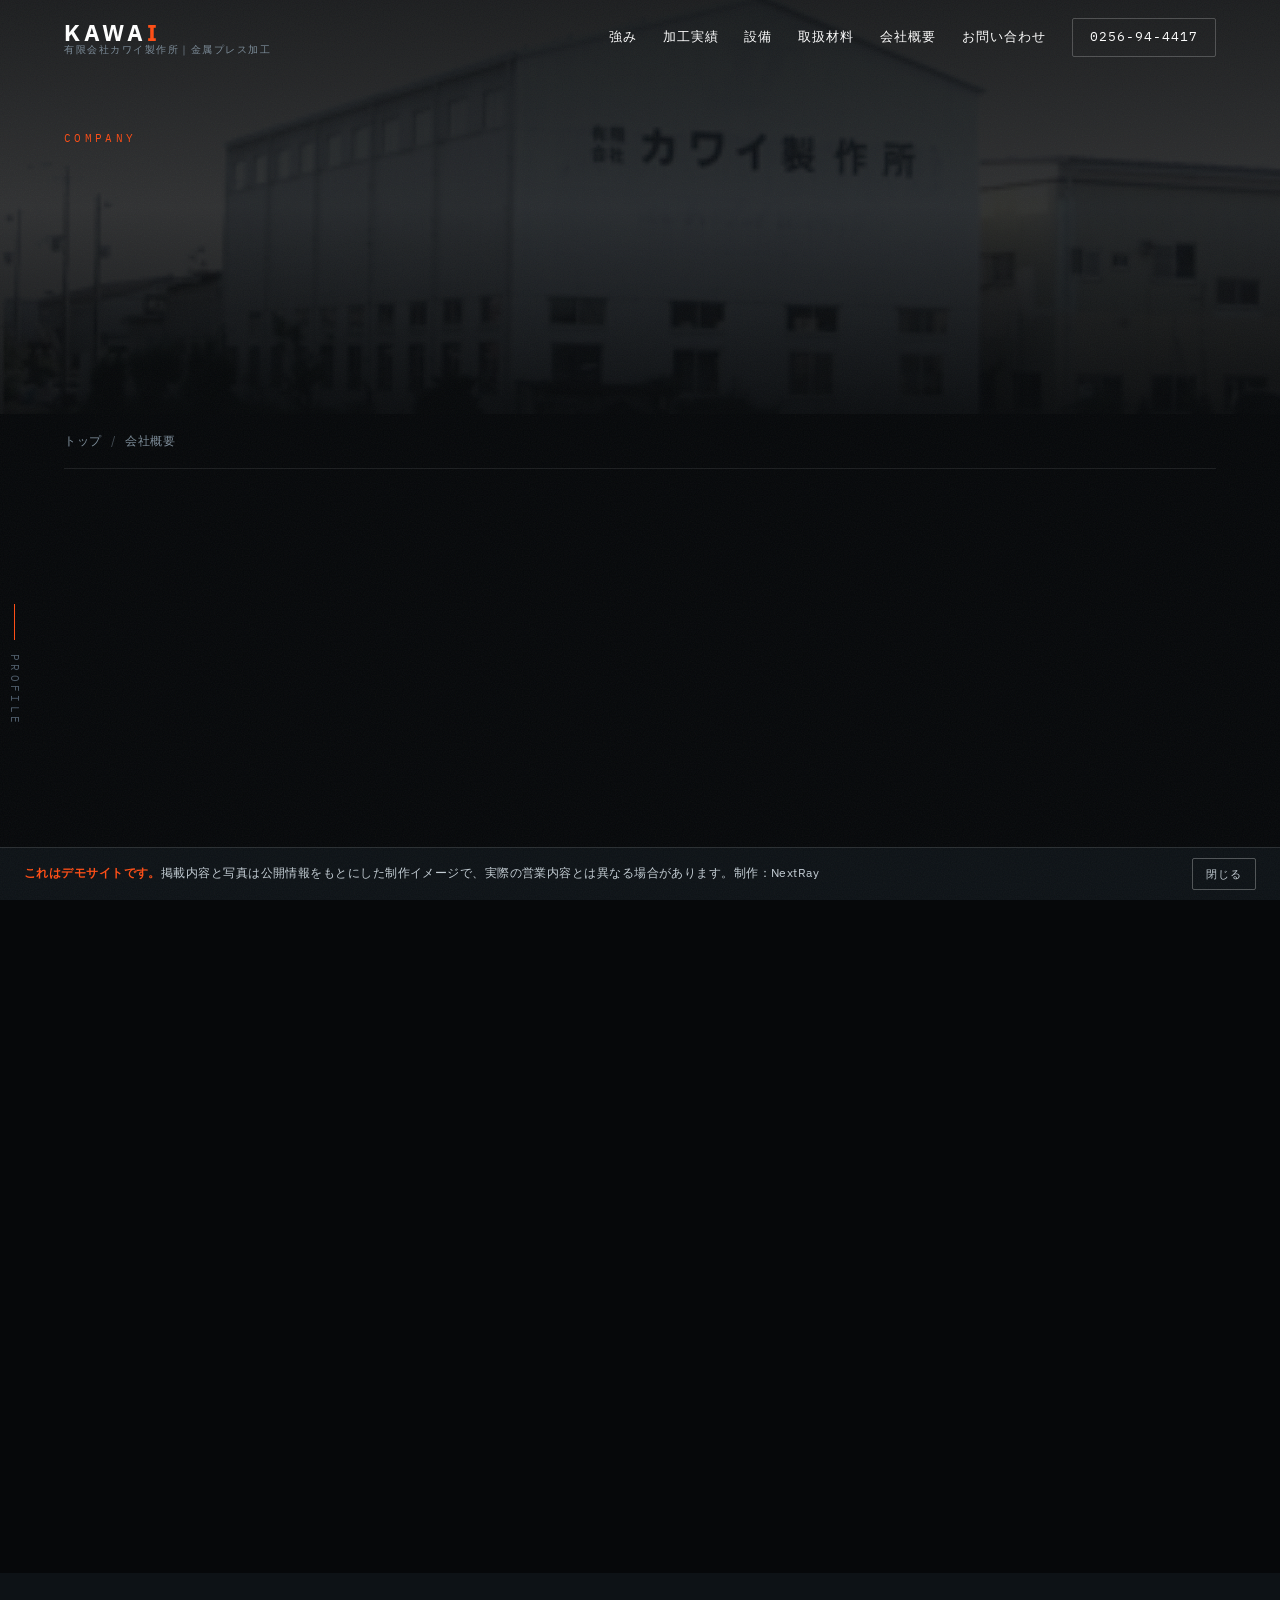
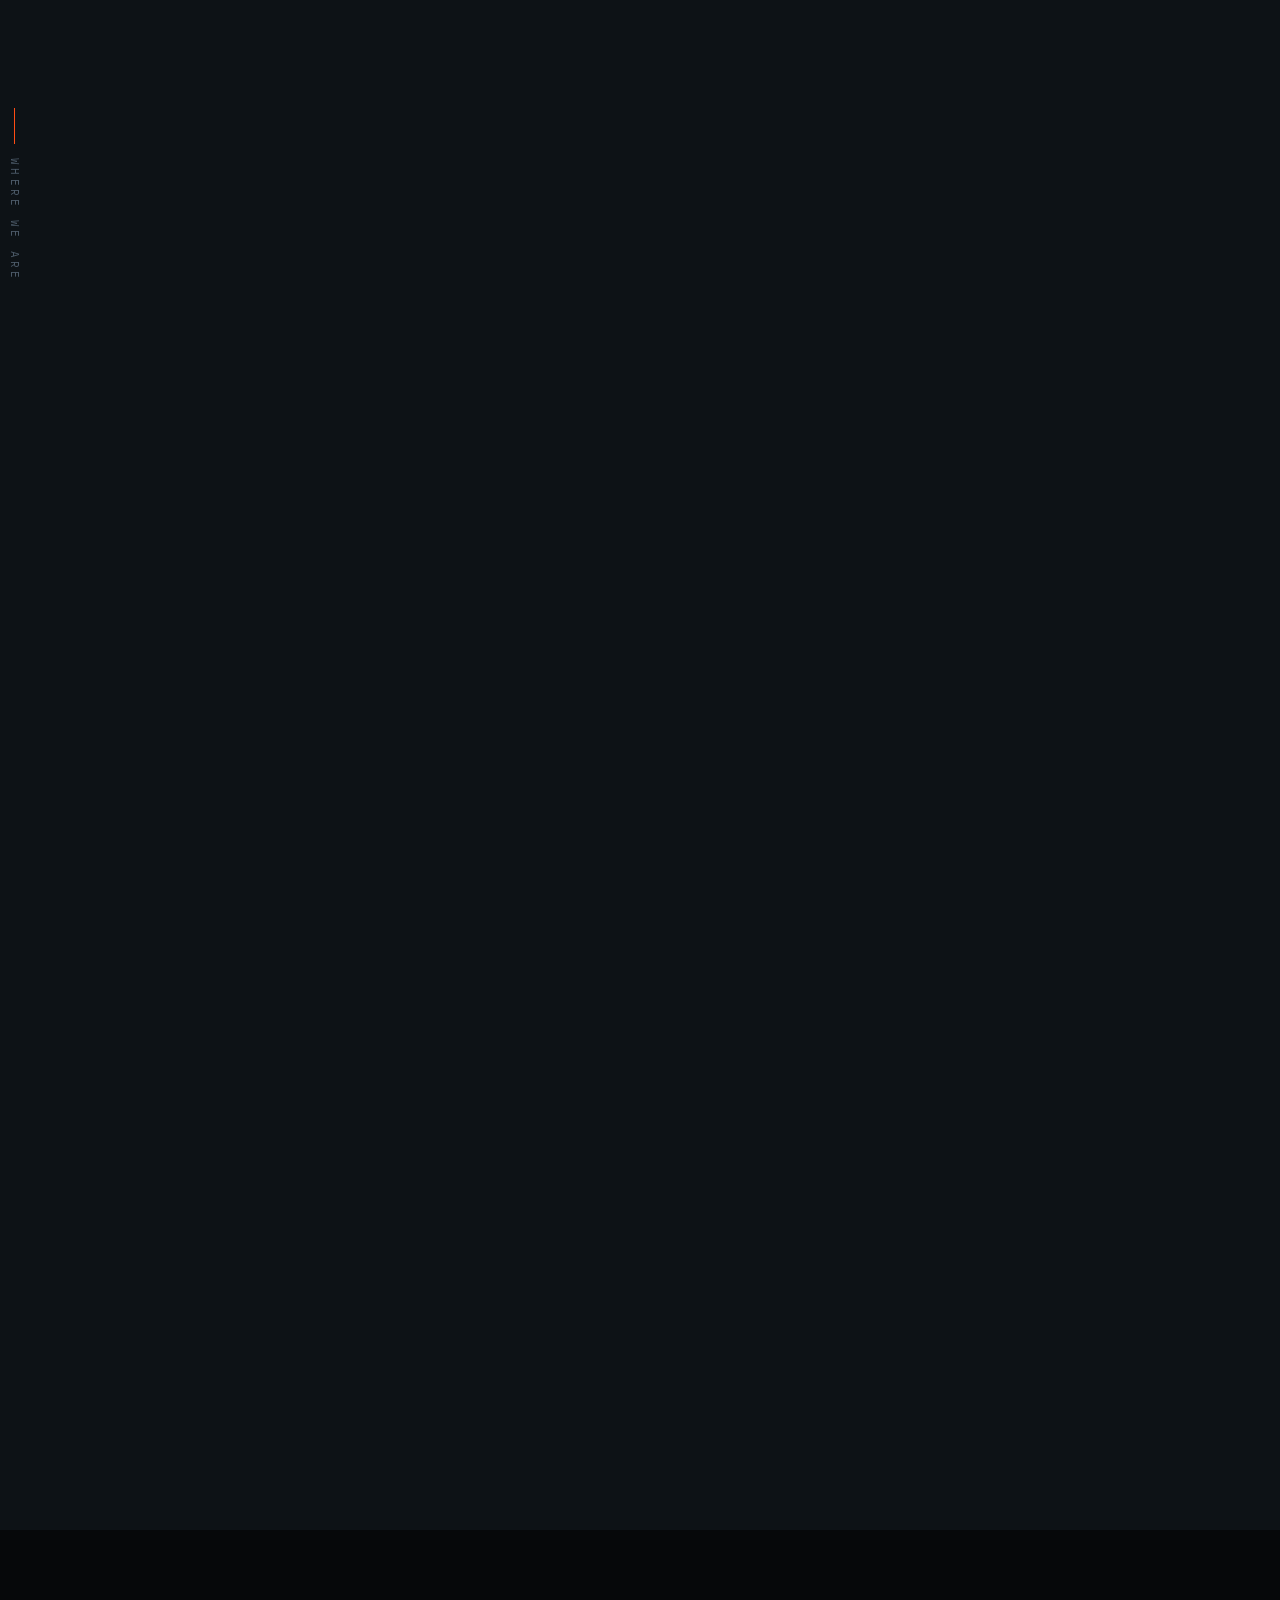
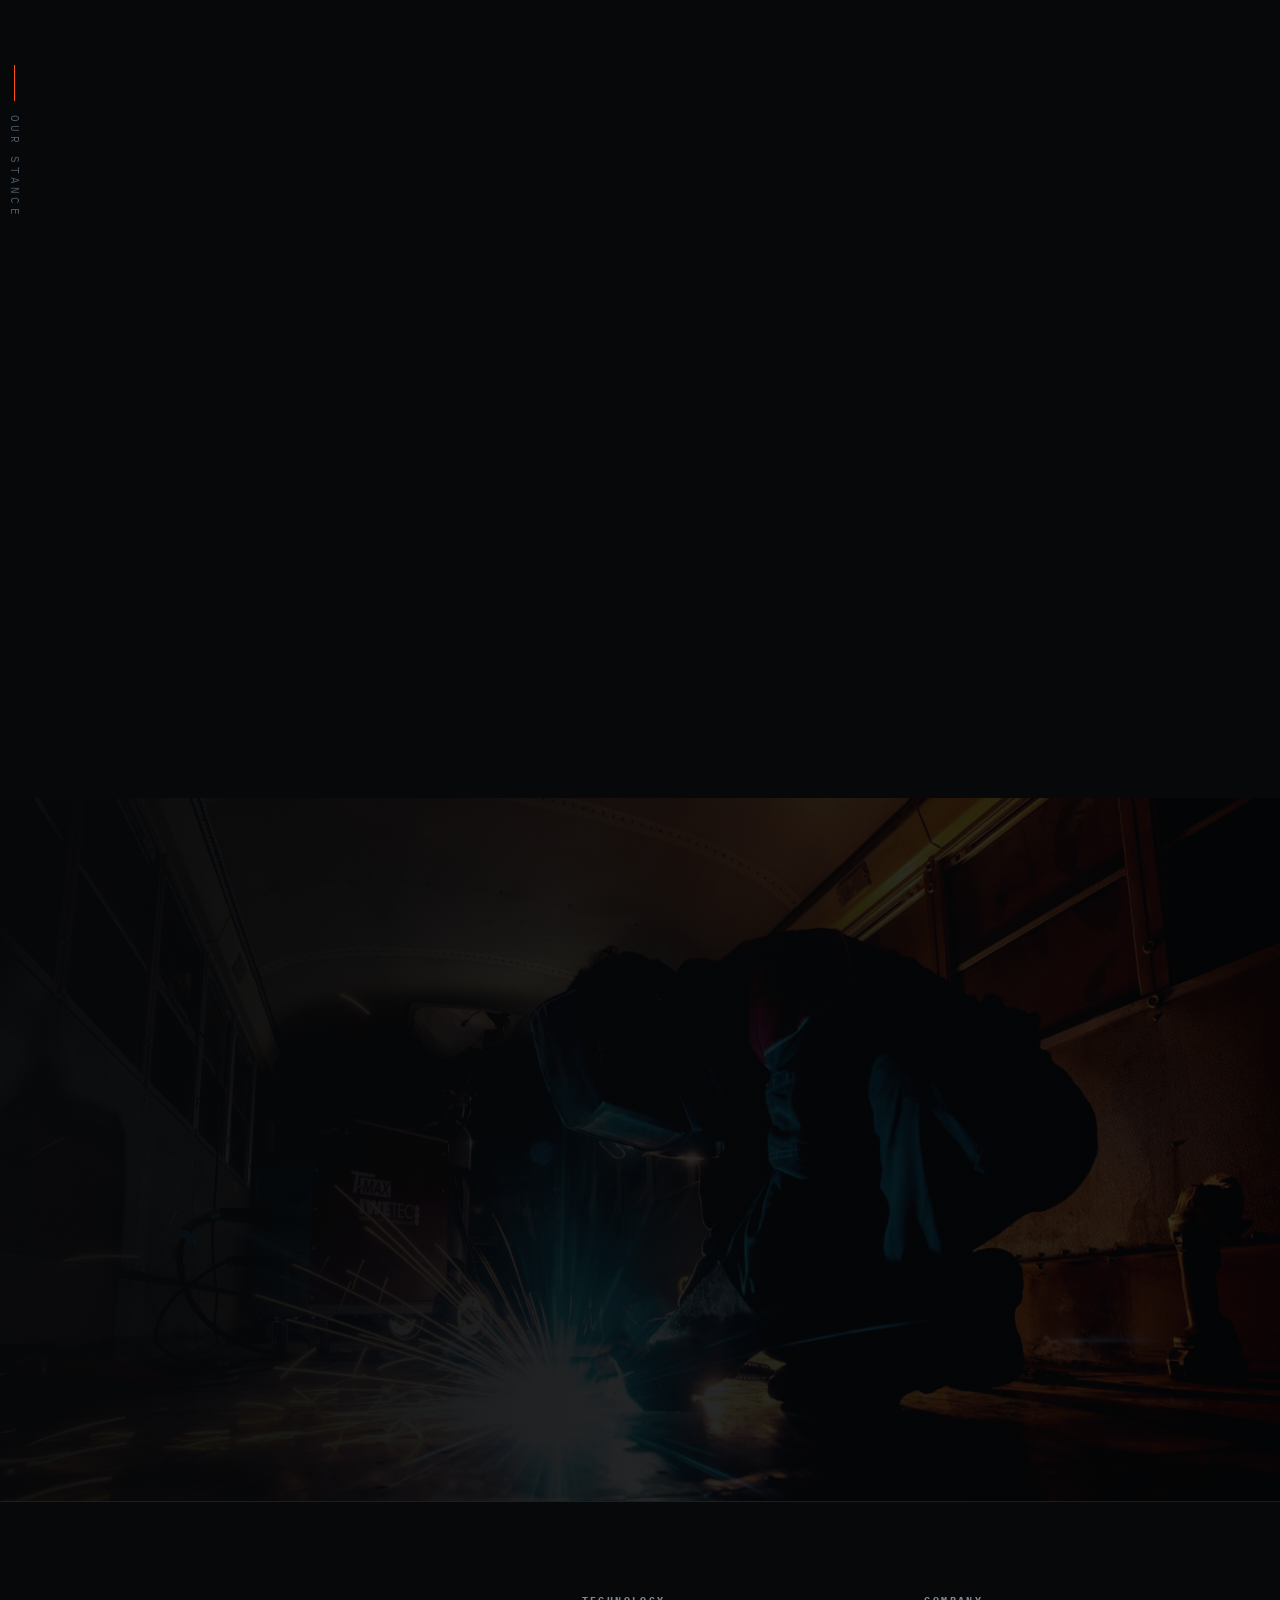
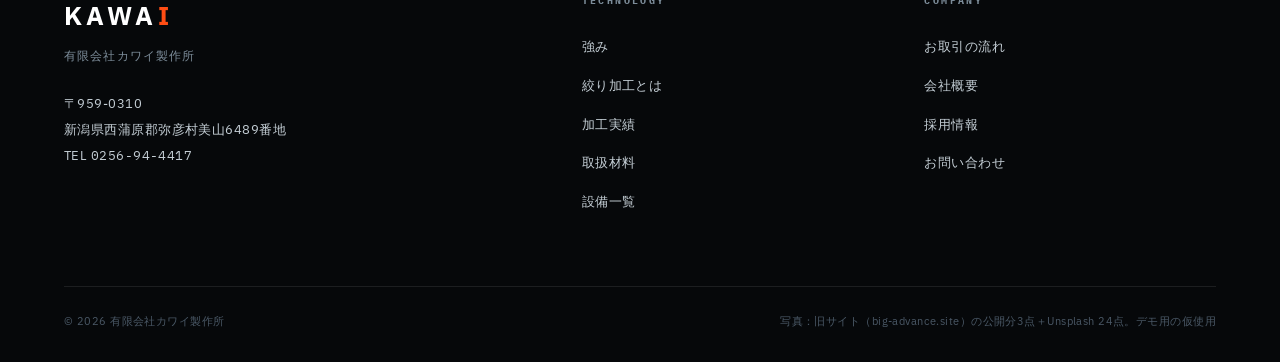
==== company.html @ a00d1c65 "カワイ製作所 デモサイト（10ページ） 薄物ステンレス絞り加工の提案用デモ。旧サイト（ビッグアドバンス内5ページ）の リニューアル提案として制作。静的HTML＋CSS＋素のJS、外部ライブラリ0件。 " ====
<!DOCTYPE html>
<html lang="ja">
<head>
<meta charset="UTF-8">
<meta name="viewport" content="width=device-width, initial-scale=1">
<title>会社概要｜有限会社カワイ製作所｜新潟県弥彦村</title>
<meta name="description" content="有限会社カワイ製作所の会社概要。1972年設立、社員11名。新潟県西蒲原郡弥彦村美山6489番地。">
<link rel="canonical" href="https://nextrayjp.github.io/kawai-demo/company.html">
<meta name="robots" content="noindex, nofollow">
<meta property="og:type" content="website">
<meta property="og:title" content="会社概要｜有限会社カワイ製作所｜新潟県弥彦村">
<meta property="og:description" content="有限会社カワイ製作所の会社概要。1972年設立、社員11名。新潟県西蒲原郡弥彦村美山6489番地。">
<meta property="og:image" content="https://nextrayjp.github.io/kawai-demo/images/koujou-gaikan.png">
<meta property="og:site_name" content="有限会社カワイ製作所">
<meta name="twitter:card" content="summary_large_image">
<meta name="theme-color" content="#06080A">
<link rel="icon" href="data:image/svg+xml,%3Csvg xmlns='http://www.w3.org/2000/svg' viewBox='0 0 100 100'%3E%3Crect width='100' height='100' fill='%2306080A'/%3E%3Ccircle cx='50' cy='50' r='27' fill='none' stroke='%23FF4D14' stroke-width='9'/%3E%3Cpath d='M50 12v18M50 70v18' stroke='%23F1F3F4' stroke-width='9'/%3E%3C/svg%3E">
<link rel="preconnect" href="https://fonts.googleapis.com">
<link rel="preconnect" href="https://fonts.gstatic.com" crossorigin>
<!-- 欧文だけ。IBM Plex は数字が揃う。和文Webフォントは数MBあるので読み込まない -->
<link href="https://fonts.googleapis.com/css2?family=IBM+Plex+Mono:wght@400;500;600&family=IBM+Plex+Sans:wght@400;500;600;700&display=swap" rel="stylesheet">
<link rel="stylesheet" href="assets/site.css?v=20260903c">
</head>
<body>
<header class="hd" id="hd">
  <a href="index.html" class="hd-logo">
    <b>KAWA<i>I</i></b>
    <span>有限会社カワイ製作所｜金属プレス加工</span>
  </a>
  <nav class="hd-nav" id="nav" aria-label="メインメニュー">
    <a href="strength.html">強み</a><a href="products.html">加工実績</a><a href="equipment.html">設備</a><a href="materials.html">取扱材料</a><a href="company.html" aria-current="page">会社概要</a><a href="contact.html">お問い合わせ</a>
    <a class="hd-tel" href="tel:0256944417">0256-94-4417</a>
  </nav>
  <button class="burger" id="burger" type="button" aria-label="メニューを開く" aria-expanded="false" aria-controls="nav"><i></i><i></i><i></i></button>
</header>
<main>
<section class="ph">
  <div class="ph-bg"><img src="images/koujou-gaikan.png" alt="" fetchpriority="high"></div>
  <div class="ph-in">
    <div class="wrap">
      <span class="ph-en">Company</span>
      <h1 class="t-l rv">1972年から、弥彦で。</h1>
      <p class="t-s rv rv-1" style="max-width:52ch;margin-top:20px">社員11名。弥彦山を背にした美山の工場で、材料が入り、絞られ、出ていきます。大きくはありません。そのぶん、電話から現場までが短い。</p>
    </div>
  </div>
</section>
<div class="wrap"><nav class="crumb" aria-label="パンくず"><a href="index.html">トップ</a><span>/</span>会社概要</nav></div>
<section class="sec"><div class="wrap rel"><span class="side">Profile</span><h2 class="t-l rv">会社概要。</h2><table class="tbl rv" style="margin-top:clamp(30px,4vw,46px)"><tbody><tr><th>会社名</th><td>有限会社カワイ製作所</td></tr><tr><th>所在地</th><td>〒959-0310<br>新潟県西蒲原郡弥彦村美山6489番地</td></tr><tr><th>電話</th><td><a href="tel:0256944417" class="mono" style="color:var(--fire)">0256-94-4417</a></td></tr><tr><th>設立</th><td>1972年1月4日</td></tr><tr><th>社員数</th><td>11名</td></tr><tr><th>事業内容</th><td>金属プレス加工（薄物ステンレス絞り加工）<br>製造業・金属製品製造業</td></tr><tr><th>取扱材料</th><td>ステンレス／アルミ／真鍮／黄銅／りん青銅／チタン</td></tr><tr><th>主要設備</th><td>プレス機23台（25t〜200t）ほか、合計35台　<a href="equipment.html" style="color:var(--fire)">設備一覧</a></td></tr></tbody></table><div style="margin-top:clamp(36px,4vw,56px)"><div class="note rv"><b>⚠️ 制作前に確認すること：</b>代表者名・資本金・営業時間・定休日・取引銀行・主要取引先・許認可や認証（ISOなど）は<b>公開情報に無いので書いていません</b>。会社概要は取引先が最初に見る欄なので、本番では埋めることを勧めます。</div></div></div></section><section class="sec sec--ink"><div class="wrap rel"><span class="side">Where we are</span><h2 class="t-l rv">弥彦村美山。<br>田んぼの中の工場です。</h2><p class="t-s rv rv-1" style="margin-top:24px;max-width:52ch">越後平野の西のはし、弥彦山のふもと。新潟市の中心から車でおよそ40分の場所にあります。</p><div class="rv" style="display:grid;grid-template-columns:1fr 1fr;gap:clamp(8px,1vw,14px);margin-top:clamp(34px,4vw,52px)"><div class="pic pic--43"><img src="images/koujou-gaikan.png" alt="工場の外観" loading="lazy"></div><div class="pic pic--43"><img src="images/field-01.jpg" alt="弥彦周辺の田園" loading="lazy"></div></div><div class="rv" style="margin-top:clamp(20px,2vw,28px);aspect-ratio:16/7;background:var(--ink-2)"><iframe src="https://www.google.com/maps?q=%E6%96%B0%E6%BD%9F%E7%9C%8C%E8%A5%BF%E8%92%B2%E5%8E%9F%E9%83%A1%E5%BC%A5%E5%BD%A6%E6%9D%91%E7%BE%8E%E5%B1%B16489&output=embed" width="100%" height="100%" style="border:0;display:block;filter:grayscale(.3) invert(.92) hue-rotate(180deg)" loading="lazy" title="有限会社カワイ製作所の所在地" referrerpolicy="no-referrer-when-downgrade"></iframe></div><p class="t-xs rv" style="margin-top:16px">※ 地図は住所から表示しています。<b>お越しの際は事前にお電話ください。</b></p></div></section><section class="sec"><div class="wrap rel"><span class="side">Our stance</span><div class="two two--r">
  <div class="pic pic--43 rv"><img src="images/worker-01.jpg" alt="作業の様子" loading="lazy"></div>
  <div>
    <h2 class="t-l rv">確かな技術と品質で、<br>お客様の信頼に<br>応えます。</h2>
    <p class="t-s rv rv-1" style="margin-top:26px">1972年の設立から五十四年。特別なことをしてきたわけではありません。頼まれた形を、頼まれた寸法で、頼まれた日までに出す。それを続けてきただけです。</p>
    <p class="t-s rv rv-1" style="margin-top:18px">薄物ステンレスの絞りという、手間のかかる仕事が残っているのは、続けてきた工場が少ないからでもあります。<b class="fire">できる工場が減っているなら、こちらは受け皿でいたい。</b>そう思って設備を足してきました。</p>
    <div class="rv rv-2" style="display:flex;flex-wrap:wrap;gap:14px;margin-top:32px"><a class="btn btn--line" href="recruit.html">採用情報 <svg viewBox="0 0 16 16" fill="none" stroke="currentColor" stroke-width="1.6" aria-hidden="true"><path d="M2 8h12M9 3l5 5-5 5"/></svg></a> <a class="btn btn--line" href="contact.html">お問い合わせ <svg viewBox="0 0 16 16" fill="none" stroke="currentColor" stroke-width="1.6" aria-hidden="true"><path d="M2 8h12M9 3l5 5-5 5"/></svg></a></div>
  </div>
</div></div></section><section class="call">
  <div class="call-bg"><img src="images/sparks-03.jpg" alt="" loading="lazy"></div>
  <div class="call-in wrap">
    <h2 class="t-l rv">図面が1枚あれば、話が早い。<br>まずは電話でも構いません。</h2>
    <p class="t-s rv rv-1" style="max-width:52ch;margin-top:22px">できる・できないの見当は、その場で付きます。板厚、材質、数量、いつ要るか。この4つが分かれば、あとはこちらで組み立てます。</p>
    <div class="call-row rv rv-2">
      <a class="call-tel" href="tel:0256944417"><b>0256-94-4417</b><span>TEL</span></a>
      <a class="btn " href="contact.html">お問い合わせフォーム <svg viewBox="0 0 16 16" fill="none" stroke="currentColor" stroke-width="1.6" aria-hidden="true"><path d="M2 8h12M9 3l5 5-5 5"/></svg></a>
    </div>
  </div>
</section>
</main>
<footer class="ft">
  <div class="wrap">
    <div class="ft-top">
      <div class="ft-logo">
        <b>KAWA<i>I</i></b>
        <span>有限会社カワイ製作所</span>
        <address>〒959-0310<br>新潟県西蒲原郡弥彦村美山6489番地<br>TEL <a href="tel:0256944417">0256-94-4417</a></address>
      </div>
      <nav class="ft-col" aria-label="Technology"><h4>Technology</h4><a href="strength.html">強み</a><a href="drawing.html">絞り加工とは</a><a href="products.html">加工実績</a><a href="materials.html">取扱材料</a><a href="equipment.html">設備一覧</a></nav><nav class="ft-col" aria-label="Company"><h4>Company</h4><a href="process.html">お取引の流れ</a><a href="company.html">会社概要</a><a href="recruit.html">採用情報</a><a href="contact.html">お問い合わせ</a></nav>
    </div>
    <div class="ft-bot">
      <span>&copy; <span data-year></span> 有限会社カワイ製作所</span>
      <span>写真：旧サイト（big-advance.site）の公開分3点＋Unsplash 24点。デモ用の仮使用</span>
    </div>
  </div>
</footer>

<!-- ▼ デモサイトのときだけ。本番では common.py の DEMO を False にする -->
<div class="demo-bar" id="demobar">
  <span><b>これはデモサイトです。</b>掲載内容と写真は公開情報をもとにした制作イメージで、実際の営業内容とは異なる場合があります。制作：NextRay</span>
  <button id="demoClose" type="button">閉じる</button>
</div>
<script>
(function(){var b=document.getElementById('demobar'),c=document.getElementById('demoClose');
if(c){c.addEventListener('click',function(){b.hidden=true});}})();
</script>
<!-- ▲ -->

<script src="assets/site.js?v=20260903c"></script>
</body>
</html>
---- assets/site.css ----
/* =========================================================
   有限会社カワイ製作所 デモサイト
   NextRay 2026-09  /  assets/site.css
   ---------------------------------------------------------
   考え方
     プレスの動きは3つ ── 送る（横）・叩く（縦）・抜ける（奥）。
     ページの動きも、その3つだけで組む。それ以外の動きは足さない。

     ・写真は断ち切る。箱に入れない
     ・見出しは大きく振る。本文は小さく置く。中間の大きさを作らない
     ・橙は「絞る」「電話」「数字の単位」だけ。それ以外は鋼の灰
     ・罫線を引かない。段差は「地の明るさ」で作る

   構成
     01 トークン        08 断ち切り（stack）
     02 下地            09 巨大数字（figure）
     03 型              10 横に送る（rail）
     04 器              11 材料（mats）
     05 ヘッダー        12 呼び出し（call）
     06 ヒーロー        13 フッター
     07 送り帯（marq）  14 動き / 15 狭い画面 / 16 下層ページ
   ========================================================= */

/* ---------- 01 トークン ---------- */
:root{
  --void:#06080A;        /* 一番濃い地 */
  --ink:#0D1216;         /* 一段上げた地。段差用 */
  --ink-2:#161E24;       /* さらに一段 */
  --steel:#7C8C99;       /* 補助の文字 */
  --steel-2:#4A5866;
  --mist:#C4CED5;
  --paper:#F1F3F4;       /* 明るい面 */
  --white:#FFFFFF;
  --fire:#FF4D14;        /* 火花。ここぞの1点にしか使わない */

  --w:1320px;
  --gut:clamp(20px,5vw,64px);
  --sec:clamp(110px,15vh,210px);

  --f-en:"IBM Plex Sans","Helvetica Neue",Arial,sans-serif;
  --f-mono:"IBM Plex Mono",ui-monospace,SFMono-Regular,Menlo,monospace;
  --f-jp:"Hiragino Kaku Gothic ProN","Hiragino Sans","Yu Gothic Medium","Yu Gothic",
         "Noto Sans JP","Meiryo",sans-serif;
  --f:var(--f-en),var(--f-jp);

  /* 叩いて止まる曲線。ゆっくり入って、最後に効く */
  --e:cubic-bezier(.16,1,.3,1);
  --e-press:cubic-bezier(.7,0,.2,1);
}

/* ---------- 02 下地 ---------- */
*,*::before,*::after{box-sizing:border-box}
html{-webkit-text-size-adjust:100%;scroll-behavior:smooth}
body{
  margin:0;background:var(--void);color:var(--white);
  font-family:var(--f);font-size:15px;line-height:1.9;
  font-feature-settings:"palt" 1;letter-spacing:.03em;
  -webkit-font-smoothing:antialiased;
  overflow-x:hidden;overflow-wrap:break-word;line-break:strict;
}
img{max-width:100%;height:auto;display:block}
a{color:inherit;text-decoration:none}
ul,ol{margin:0;padding:0;list-style:none}
h1,h2,h3,h4,p,figure,dl,dd,blockquote{margin:0}
button{font:inherit;color:inherit;background:none;border:0;cursor:pointer}
::selection{background:var(--fire);color:#fff}
:focus-visible{outline:2px solid var(--fire);outline-offset:3px}

/* 金属の目。全面に薄く載せる */
body::after{
  content:"";position:fixed;inset:0;z-index:200;pointer-events:none;opacity:.05;
  background-image:url("data:image/svg+xml,%3Csvg xmlns='http://www.w3.org/2000/svg' width='140' height='140'%3E%3Cfilter id='n'%3E%3CfeTurbulence type='fractalNoise' baseFrequency='.85' numOctaves='3'/%3E%3C/filter%3E%3Crect width='140' height='140' filter='url(%23n)'/%3E%3C/svg%3E");
}

/* ---------- 03 型 ---------- */
.t-xl{
  font-size:clamp(42px,8.6vw,146px);line-height:.96;font-weight:700;
  letter-spacing:-.02em;text-indent:-.04em;
}
.t-l{
  font-size:clamp(30px,5.4vw,76px);line-height:1.14;font-weight:700;
  letter-spacing:-.015em;text-indent:-.03em;
}
.t-m{font-size:clamp(20px,2.3vw,30px);line-height:1.5;font-weight:600;letter-spacing:-.01em}
.t-s{font-size:15px;line-height:1.95;color:var(--mist)}
.t-xs{font-size:12.5px;line-height:1.85;color:var(--steel);letter-spacing:.06em}

.mono{font-family:var(--f-mono);font-variant-numeric:tabular-nums}
.fire{color:var(--fire)}

/* 数字はいつも等幅で、単位だけ小さく橙 */
.n{font-family:var(--f-mono);font-weight:600;font-variant-numeric:tabular-nums;letter-spacing:-.03em}
.n u{font-style:normal;text-decoration:none;font-size:.34em;color:var(--fire);margin-left:.14em;letter-spacing:.06em}

/* 画面の端に立てる英字。見出しの上に置く小ラベルの代わり */
.side{
  position:absolute;top:0;left:calc(var(--gut) * -1 + 4px);
  writing-mode:vertical-rl;font-family:var(--f-mono);font-size:11px;
  letter-spacing:.3em;color:var(--steel-2);text-transform:uppercase;
  display:flex;align-items:center;gap:14px;
}
.side::before{content:"";width:1px;height:36px;background:var(--fire)}

/* ---------- 04 器 ---------- */
.wrap{width:min(var(--w),100% - var(--gut)*2);margin-inline:auto}
.sec{position:relative;padding-block:var(--sec)}
.sec--paper{background:var(--paper);color:var(--void)}
.sec--paper .t-s{color:#3B4750}
.sec--paper .t-xs{color:#6C7A85}
.sec--ink{background:var(--ink)}
.rel{position:relative}

/* 断ち切り。画面幅いっぱいに出す */
.bleed{width:100vw;margin-left:50%;transform:translateX(-50%)}

/* ---------- 05 ヘッダー ---------- */
.hd{
  position:fixed;top:0;left:0;right:0;z-index:120;
  display:flex;align-items:center;justify-content:space-between;
  gap:24px;padding:18px var(--gut);
  transition:transform .5s var(--e),background .4s var(--e),padding .4s var(--e);
  mix-blend-mode:normal;
}
.hd.is-stuck{background:rgba(6,8,10,.86);backdrop-filter:blur(14px);padding-block:12px}
.hd.is-hide{transform:translateY(-102%)}
.hd-logo{display:flex;flex-direction:column;line-height:1.15}
.hd-logo b{font-size:23px;font-weight:700;letter-spacing:.16em}
.hd-logo b i{font-style:normal;color:var(--fire)}
.hd-logo span{font-size:9.5px;letter-spacing:.16em;color:var(--steel)}
.hd-nav{display:flex;align-items:center;gap:clamp(14px,2vw,30px)}
.hd-nav a{font-size:13px;letter-spacing:.08em;position:relative;padding-block:6px}
.hd-nav a:not(.hd-tel)::after{
  content:"";position:absolute;left:0;bottom:0;width:100%;height:1px;
  background:var(--fire);transform:scaleX(0);transform-origin:right;
  transition:transform .5s var(--e);
}
.hd-nav a:not(.hd-tel):hover::after{transform:scaleX(1);transform-origin:left}
.hd-tel{
  font-family:var(--f-mono);font-size:13.5px;letter-spacing:.04em;
  padding:9px 17px;border:1px solid rgba(255,255,255,.22);border-radius:2px;
  transition:.4s var(--e);
}
.hd-tel:hover{background:var(--fire);border-color:var(--fire)}
.burger{display:none;width:40px;height:32px;position:relative}
.burger i{position:absolute;left:6px;width:28px;height:1.5px;background:var(--white);transition:.45s var(--e)}
.burger i:nth-child(1){top:9px}
.burger i:nth-child(2){top:15px}
.burger i:nth-child(3){top:21px}
.burger[aria-expanded="true"] i:nth-child(1){top:15px;transform:rotate(45deg)}
.burger[aria-expanded="true"] i:nth-child(2){opacity:0}
.burger[aria-expanded="true"] i:nth-child(3){top:15px;transform:rotate(-45deg)}

/* ---------- 06 ヒーロー ---------- */
.hero{position:relative;min-height:min(100svh,940px);display:flex;align-items:flex-end;overflow:hidden}
.hero-bg{position:absolute;inset:-8% 0;z-index:0;will-change:transform}
.hero-bg img{width:100%;height:100%;object-fit:cover;filter:grayscale(.55) contrast(1.16) brightness(.38)}
.hero-bg::after{
  content:"";position:absolute;inset:0;
  background:linear-gradient(180deg,rgba(6,8,10,.8) 0%,rgba(6,8,10,.42) 30%,rgba(6,8,10,.88) 66%,rgba(6,8,10,.99) 100%);
}
.hero-in{position:relative;z-index:2;width:100%;padding-block:clamp(90px,14vh,150px) clamp(78px,10vh,110px)}
.hero h1{margin-bottom:clamp(24px,3vw,40px)}
.hero h1 em{font-style:normal;color:var(--fire);position:relative;display:inline-block}
.hero-lead{max-width:46ch;color:var(--mist);font-size:clamp(14px,1.15vw,16px)}
.hero-row{display:flex;flex-wrap:wrap;align-items:flex-end;gap:clamp(24px,4vw,64px);margin-top:clamp(34px,4.5vw,56px)}
.hero-fig{display:flex;gap:clamp(22px,3.4vw,52px);margin-left:auto}
.hero-fig div{border-left:1px solid rgba(255,255,255,.16);padding-left:16px}
.hero-fig dt{font-family:var(--f-mono);font-size:10.5px;letter-spacing:.18em;color:var(--mist);text-transform:uppercase;opacity:.75}
.hero-fig dd{margin:2px 0 0;font-size:clamp(26px,3vw,40px)}
.scroll-cue{
  position:absolute;left:var(--gut);bottom:56px;z-index:3;
  font-family:var(--f-mono);font-size:10px;letter-spacing:.28em;color:var(--steel);
  display:flex;align-items:center;gap:12px;
}
.scroll-cue::after{content:"";width:54px;height:1px;background:var(--steel-2);position:relative;overflow:hidden}
.scroll-cue i{
  position:absolute;right:0;bottom:0;width:54px;height:1px;background:var(--fire);
  transform-origin:left;animation:cue 2.4s var(--e) infinite;
}
@keyframes cue{0%{transform:scaleX(0)}55%{transform:scaleX(1)}100%{transform:scaleX(0);transform-origin:right}}

/* ボタン */
.btn{
  display:inline-flex;align-items:center;gap:14px;
  padding:16px 30px;font-size:13.5px;font-weight:600;letter-spacing:.08em;
  background:var(--fire);color:#fff;border-radius:2px;overflow:hidden;position:relative;
  transition:.5s var(--e);
}
.btn svg{width:15px;height:15px;flex:none;transition:transform .5s var(--e)}
.btn:hover{background:#fff;color:var(--void)}
.btn:hover svg{transform:translateX(5px)}
.btn--line{background:transparent;color:inherit;border:1px solid currentColor;opacity:.82}
.btn--line:hover{background:#fff;color:var(--void);border-color:#fff;opacity:1}
.sec--paper .btn--line{border-color:rgba(6,8,10,.3)}
.sec--paper .btn--line:hover{background:var(--void);color:#fff}

/* 矢印つきの小リンク */
.ln{
  display:inline-flex;align-items:center;gap:10px;font-size:13px;font-weight:600;
  letter-spacing:.06em;padding-bottom:5px;position:relative;
}
.ln::after{content:"";position:absolute;left:0;bottom:0;width:100%;height:1px;background:currentColor;opacity:.28;transition:.5s var(--e)}
.ln:hover::after{opacity:1}
.ln i{
  width:20px;height:1px;background:currentColor;position:relative;transition:width .5s var(--e);
}
.ln i::after{content:"";position:absolute;right:0;top:-3px;width:7px;height:7px;border-top:1px solid currentColor;border-right:1px solid currentColor;transform:rotate(45deg)}
.ln:hover i{width:30px}

/* ---------- 07 送り帯 ---------- */
.marq{
  border-block:1px solid rgba(255,255,255,.09);
  padding-block:19px;overflow:hidden;background:var(--ink);
}
.marq-t{display:flex;width:max-content;will-change:transform}
.marq-t span{
  font-family:var(--f-mono);font-size:12.5px;letter-spacing:.28em;color:var(--mist);
  padding-inline:30px;display:inline-flex;align-items:center;gap:30px;white-space:nowrap;
  text-transform:uppercase;
}
.marq-t span::after{content:"";width:5px;height:5px;background:var(--fire);flex:none;transform:rotate(45deg)}

/* ---------- 08 断ち切り（stack） ---------- */
/* 写真は画面の端まで出す。箱に入れない。番号を重ね、左右交互にずらす。
   .stack は wrap の外に置く（幅100vw）。本文の側にだけ余白を持たせる。 */
.stack{display:grid;gap:clamp(70px,10vw,150px)}
.st{position:relative;display:grid;grid-template-columns:1.05fr .95fr;align-items:center}
.st:nth-child(even){direction:rtl}
.st:nth-child(even)>*{direction:ltr}
.st-ph{position:relative;overflow:hidden;aspect-ratio:16/11;background:var(--ink-2)}
.st-ph img{
  width:100%;height:100%;object-fit:cover;
  filter:grayscale(.5) contrast(1.06) brightness(.86);
  transform:scale(1.06);transition:transform 1.3s var(--e),filter 1.1s var(--e);
}
.st:hover .st-ph img{transform:scale(1);filter:grayscale(0) contrast(1.02) brightness(1)}
.st-no{
  position:absolute;top:0;left:0;z-index:2;
  font-family:var(--f-mono);font-size:clamp(64px,9vw,132px);font-weight:600;
  line-height:.8;color:transparent;-webkit-text-stroke:1px rgba(255,255,255,.4);
  transform:translate(14px,8px);pointer-events:none;
}
.st:nth-child(even) .st-no{left:auto;right:0;transform:translate(-14px,8px)}
/* 本文の側。画面端から wrap の内側に合わせて逃がす */
.st-body{
  padding-inline:clamp(24px,5vw,72px);
  padding-right:max(var(--gut),calc((100vw - var(--w)) / 2));
  max-width:min(52ch,100%);
}
.st:nth-child(even) .st-body{
  padding-right:clamp(24px,5vw,72px);
  padding-left:max(var(--gut),calc((100vw - var(--w)) / 2));
  margin-left:auto;
}
.st-body h3{margin-bottom:20px}
.st-body .t-s{margin-bottom:30px;font-size:15.5px}

/* ---------- 09 巨大数字（figure） ---------- */
.figs{display:grid;grid-template-columns:repeat(4,1fr);gap:1px;background:rgba(255,255,255,.09)}
.fig{background:var(--void);padding:clamp(28px,3.4vw,48px) clamp(20px,2.4vw,34px);position:relative;overflow:hidden}
.fig dt{font-family:var(--f-mono);font-size:9.5px;letter-spacing:.22em;color:var(--steel);text-transform:uppercase}
.fig dd{margin:14px 0 16px;font-size:clamp(44px,6.4vw,88px);line-height:.9}
.fig p{font-size:12.5px;line-height:1.8;color:var(--steel)}
/* 走った量だけ下から橙が満ちる */
.fig::after{
  content:"";position:absolute;left:0;bottom:0;width:100%;height:2px;
  background:var(--fire);transform:scaleX(var(--p,0));transform-origin:left;
  transition:transform 1.4s var(--e);
}

/* ---------- 10 横に送る（rail） ----------
   既定は縦積み。JSが動いて、かつ動きを許す環境のときだけ横送りに切り替える。
   ⚠️ ここを逆にすると、JSが死んだときや「視差効果を減らす」がONの端末で
      カードが画面の外に置き去りになり、真っ黒な画面になる。 */
.rail-outer{position:relative}
.rail-sticky{padding-block:var(--sec)}
.rail{display:flex;flex-direction:column;gap:clamp(16px,2vw,32px);
      width:min(var(--w),100% - var(--gut)*2);margin-inline:auto}
.rail-hd{margin-bottom:clamp(20px,3vw,38px)}
.rail-hd h2{margin-bottom:20px}
.card{background:var(--ink);
  padding:clamp(24px,2.4vw,34px);display:flex;flex-direction:column;
  border-top:2px solid rgba(255,255,255,.12);transition:border-color .5s var(--e),background .5s var(--e);
}

html.rail-on .rail-sticky{position:sticky;top:0;height:100svh;display:flex;align-items:center;overflow:hidden;padding-block:0}
html.rail-on .rail{flex-direction:row;width:auto;margin:0;padding-inline:var(--gut);will-change:transform}
html.rail-on .rail-hd{flex:none;width:min(38vw,440px);align-self:center;padding-right:clamp(20px,3vw,50px);margin-bottom:0}
html.rail-on .card{flex:none;width:clamp(230px,24vw,320px)}
.card:hover{border-top-color:var(--fire);background:var(--ink-2)}
.card-n{font-size:clamp(38px,4.4vw,60px);line-height:.9;margin-bottom:18px}
.card h3{font-size:15px;font-weight:600;letter-spacing:.02em;margin-bottom:12px}
.card p{font-size:12.5px;line-height:1.85;color:var(--steel);margin-top:auto}

/* ---------- 11 材料（mats） ---------- */
.mats{display:grid;grid-template-columns:repeat(6,1fr);gap:clamp(10px,1.2vw,18px)}
.mat{
  position:relative;aspect-ratio:3/4;background:var(--ink);overflow:hidden;
  display:flex;flex-direction:column;justify-content:flex-end;
  padding:clamp(14px,1.4vw,20px);transition:.6s var(--e);
}
/* 段違いに置いて、並びを崩す */
.mat:nth-child(2n){transform:translateY(clamp(14px,2.2vw,34px))}
.mat:hover{background:var(--ink-2);transform:translateY(0) scale(1.03)}
.mat:nth-child(2n):hover{transform:translateY(clamp(14px,2.2vw,34px)) scale(1.03)}
.mat b{font-family:var(--f-mono);font-size:clamp(18px,2vw,26px);font-weight:600;letter-spacing:.02em;display:block}
.mat span{font-size:11.5px;color:var(--steel);letter-spacing:.06em}
.mat::before{
  content:"";position:absolute;top:0;left:0;width:100%;height:2px;background:var(--fire);
  transform:scaleX(0);transform-origin:left;transition:transform .6s var(--e);
}
.mat:hover::before{transform:scaleX(1)}
.sec--paper .mat{background:#E4E8EA}
.sec--paper .mat:hover{background:#DADFE2}
.sec--paper .mat span{color:#6C7A85}

/* ---------- 12 呼び出し（call） ---------- */
.call{position:relative;overflow:hidden;padding-block:clamp(110px,16vh,200px)}
.call-bg{position:absolute;inset:-6% 0;z-index:0;will-change:transform}
.call-bg img{width:100%;height:100%;object-fit:cover;filter:grayscale(.35) brightness(.4) contrast(1.14)}
.call-bg::after{content:"";position:absolute;inset:0;background:linear-gradient(90deg,rgba(6,8,10,.9),rgba(6,8,10,.45))}
.call-in{position:relative;z-index:2}
.call-tel{
  display:inline-flex;flex-direction:column;line-height:1;margin-top:clamp(30px,4vw,46px);
}
.call-tel b{
  font-family:var(--f-mono);font-size:clamp(38px,6.4vw,86px);font-weight:600;
  letter-spacing:-.02em;transition:color .4s var(--e);
}
.call-tel:hover b{color:var(--fire)}
.call-tel span{font-family:var(--f-mono);font-size:10px;letter-spacing:.3em;color:var(--steel);margin-top:10px}
.call-row{display:flex;flex-wrap:wrap;align-items:flex-end;gap:clamp(26px,4vw,60px)}

/* ---------- 13 フッター ---------- */
.ft{background:var(--void);border-top:1px solid rgba(255,255,255,.09);padding-block:clamp(56px,7vw,90px) 30px}
.ft-top{display:grid;grid-template-columns:1.6fr 1fr 1fr;gap:clamp(30px,4vw,60px)}
.ft-logo b{font-size:26px;font-weight:700;letter-spacing:.16em;display:block}
.ft-logo b i{font-style:normal;color:var(--fire)}
.ft-logo>span{font-size:11.5px;color:var(--steel);letter-spacing:.1em}
.ft-logo address{font-style:normal;margin-top:22px;font-size:13px;line-height:2;color:var(--mist)}
.ft-logo address a{font-family:var(--f-mono)}
.ft-col h4{font-family:var(--f-mono);font-size:10px;letter-spacing:.24em;color:var(--steel);text-transform:uppercase;margin-bottom:18px}
.ft-col a{display:block;font-size:13px;padding-block:7px;color:var(--mist);transition:.4s var(--e)}
.ft-col a:hover{color:var(--fire);transform:translateX(4px)}
.ft-bot{
  margin-top:clamp(40px,5vw,64px);padding-top:24px;border-top:1px solid rgba(255,255,255,.09);
  display:flex;flex-wrap:wrap;gap:14px;justify-content:space-between;
  font-size:11px;color:var(--steel-2);letter-spacing:.04em;
}

/* ---------- 14 動き ---------- */
/* 下から押し出す。フェードではなく、切り抜きで出す */
.rv{
  clip-path:inset(0 0 100% 0);transform:translateY(28px);
  transition:clip-path 1.05s var(--e),transform 1.05s var(--e);
}
.rv.is-in{clip-path:inset(0 0 0 0);transform:none}
.rv-1{transition-delay:.09s}
.rv-2{transition-delay:.18s}
.rv-3{transition-delay:.27s}

@media(prefers-reduced-motion:reduce){
  *,*::before,*::after{animation-duration:.001ms!important;transition-duration:.001ms!important}
  html{scroll-behavior:auto}
  .rv{clip-path:none;transform:none}
  .hero-bg,.call-bg,.ph-bg{inset:0;transform:none!important}
  .marq-t{transform:none!important}
}

/* ---------- 15 狭い画面 ---------- */
@media(max-width:1080px){
  .figs{grid-template-columns:repeat(2,1fr)}
  .mats{grid-template-columns:repeat(3,1fr)}
  .ft-top{grid-template-columns:1fr 1fr}
  .ft-logo{grid-column:1 / -1}
}
@media(max-width:860px){
  .burger{display:block;z-index:130}
  .hd-nav{
    position:fixed;inset:0;background:rgba(6,8,10,.97);backdrop-filter:blur(16px);
    flex-direction:column;justify-content:center;gap:8px;
    clip-path:circle(0% at calc(100% - 40px) 34px);
    transition:clip-path .8s var(--e);
  }
  .hd-nav.is-open{clip-path:circle(150% at calc(100% - 40px) 34px)}
  .hd-nav a{font-size:22px;font-weight:600;padding-block:12px}
  .hd-tel{margin-top:18px;font-size:18px;padding:14px 26px}
  .st{grid-template-columns:1fr;gap:24px}
  .st:nth-child(even){direction:ltr}
  .st-body,.st:nth-child(even) .st-body{padding-inline:var(--gut);max-width:none;margin-left:0}
  .st-ph{aspect-ratio:16/10}
  .st-no{transform:translate(12px,6px)}
  .st:nth-child(even) .st-no{left:0;right:auto;transform:translate(12px,6px)}
  .side{display:none}
  .hero-fig{margin-left:0;width:100%;justify-content:space-between}
}
@media(max-width:560px){
  .figs{grid-template-columns:1fr}
  .mats{grid-template-columns:repeat(2,1fr)}
  .ft-top{grid-template-columns:1fr}
  .mat:nth-child(2n){transform:none}
  .mat:nth-child(2n):hover{transform:scale(1.03)}
}

/* ---------- 16 下層ページ ---------- */
.ph{position:relative;min-height:clamp(340px,46vh,480px);display:flex;align-items:flex-end;overflow:hidden}
.ph-bg{position:absolute;inset:-8% 0;z-index:0;will-change:transform}
.ph-bg img{width:100%;height:100%;object-fit:cover;filter:grayscale(.5) brightness(.4) contrast(1.1)}
.ph-bg::after{content:"";position:absolute;inset:0;background:linear-gradient(180deg,rgba(6,8,10,.8),rgba(6,8,10,.55) 50%,rgba(6,8,10,.95))}
.ph-in{position:relative;z-index:2;width:100%;padding-block:clamp(50px,7vh,80px)}
.ph-en{font-family:var(--f-mono);font-size:11px;letter-spacing:.3em;color:var(--fire);text-transform:uppercase;margin-bottom:16px;display:block}
.crumb{font-size:11.5px;color:var(--steel);letter-spacing:.05em;padding-block:16px;border-bottom:1px solid rgba(255,255,255,.09)}
.crumb a{color:var(--steel);transition:color .4s var(--e)}
.crumb a:hover{color:var(--fire)}
.crumb span{margin-inline:9px;opacity:.5}

/* 表 */
.tbl{width:100%;border-collapse:collapse;font-size:14px}
.tbl th,.tbl td{padding:19px 4px;border-bottom:1px solid rgba(255,255,255,.11);text-align:left;vertical-align:top;line-height:1.85}
.tbl th{width:clamp(110px,17vw,210px);font-weight:600;color:var(--steel);font-size:12.5px;letter-spacing:.08em}
.tbl td{color:var(--mist)}
.sec--paper .tbl th,.sec--paper .tbl td{border-color:rgba(6,8,10,.13)}
.sec--paper .tbl th{color:#6C7A85}
.sec--paper .tbl td{color:#20282E}

/* 一覧 */
.rows{display:grid;gap:1px;background:rgba(255,255,255,.1)}
.row{background:var(--void);padding:clamp(20px,2.4vw,30px);display:grid;grid-template-columns:auto 1fr auto;gap:clamp(16px,2.4vw,34px);align-items:center}
.row .n{font-size:clamp(24px,2.8vw,38px);line-height:1;flex:none}
.row h3{font-size:15px;font-weight:600;margin-bottom:5px}
.row p{font-size:12.5px;color:var(--steel);line-height:1.8}
.row .qty{font-family:var(--f-mono);font-size:13px;color:var(--steel);white-space:nowrap}
.sec--paper .rows{background:rgba(6,8,10,.12)}
.sec--paper .row{background:var(--paper)}
.sec--paper .row p,.sec--paper .row .qty{color:#6C7A85}

/* 注記 */
.note{
  border-left:2px solid var(--fire);padding:20px 0 20px 22px;
  font-size:12.5px;line-height:1.9;color:var(--steel);
}
.note b{color:var(--mist);font-weight:600}
.sec--paper .note{color:#4A5860}
.sec--paper .note b{color:var(--void)}

/* 段組み */
.two{display:grid;grid-template-columns:1fr 1fr;gap:clamp(26px,4vw,70px);align-items:start}
.two--l{grid-template-columns:1.25fr 1fr}
.two--r{grid-template-columns:1fr 1.25fr}
@media(max-width:860px){.two,.two--l,.two--r{grid-template-columns:1fr}}

/* 写真の枠（下層で使う） */
.pic{position:relative;overflow:hidden;background:var(--ink-2)}
.pic img{width:100%;height:100%;object-fit:cover;filter:grayscale(.4) brightness(.9);transition:1.2s var(--e)}
.pic:hover img{filter:grayscale(0) brightness(1);transform:scale(1.04)}
.pic--43{aspect-ratio:4/3}
.pic--32{aspect-ratio:3/2}
.pic--169{aspect-ratio:16/9}

/* フォーム */
.form{display:grid;gap:22px;max-width:660px}
.fld{display:grid;gap:9px}
.fld label{font-size:12px;letter-spacing:.08em;color:var(--steel)}
.fld label b{color:var(--fire);font-weight:400;margin-left:5px}
.fld input,.fld textarea,.fld select{
  font:inherit;font-size:14px;color:inherit;background:var(--ink);
  border:1px solid rgba(255,255,255,.14);border-radius:2px;padding:14px 16px;
  transition:border-color .4s var(--e),background .4s var(--e);
}
.fld input:focus,.fld textarea:focus,.fld select:focus{outline:none;border-color:var(--fire);background:var(--ink-2)}
.fld textarea{min-height:170px;resize:vertical}

/* デモ注記バー。本番では丸ごと外す */
.demo-bar{
  position:fixed;left:0;right:0;bottom:0;z-index:150;
  display:flex;align-items:center;gap:14px;padding:10px clamp(14px,3vw,24px);
  background:var(--ink);border-top:1px solid rgba(255,255,255,.12);
  font-size:11.5px;line-height:1.65;color:var(--mist);
}
.demo-bar span{flex:1}
.demo-bar b{color:var(--fire)}
.demo-bar button{
  flex:none;border:1px solid rgba(255,255,255,.28);border-radius:2px;
  padding:6px 13px;font-size:11px;letter-spacing:.08em;transition:.4s var(--e);
}
.demo-bar button:hover{background:rgba(255,255,255,.12)}
.demo-bar[hidden]{display:none}
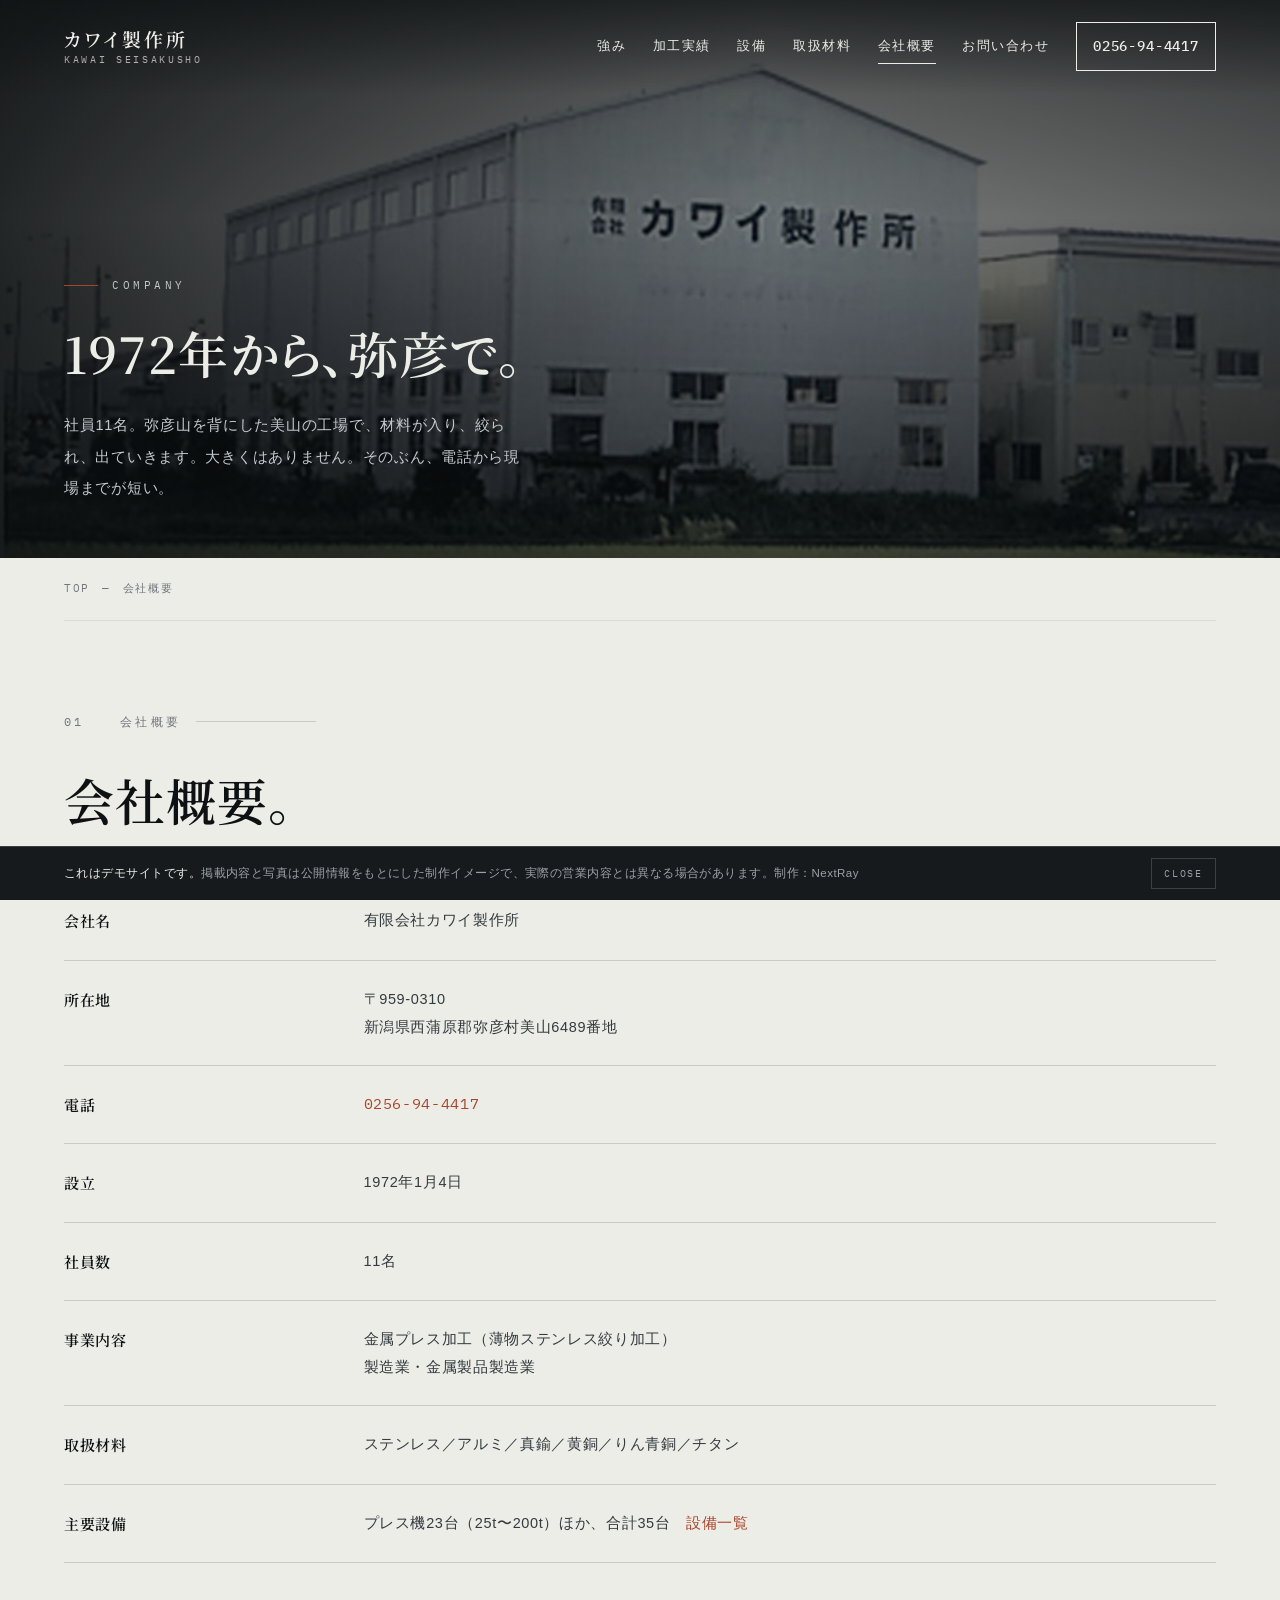
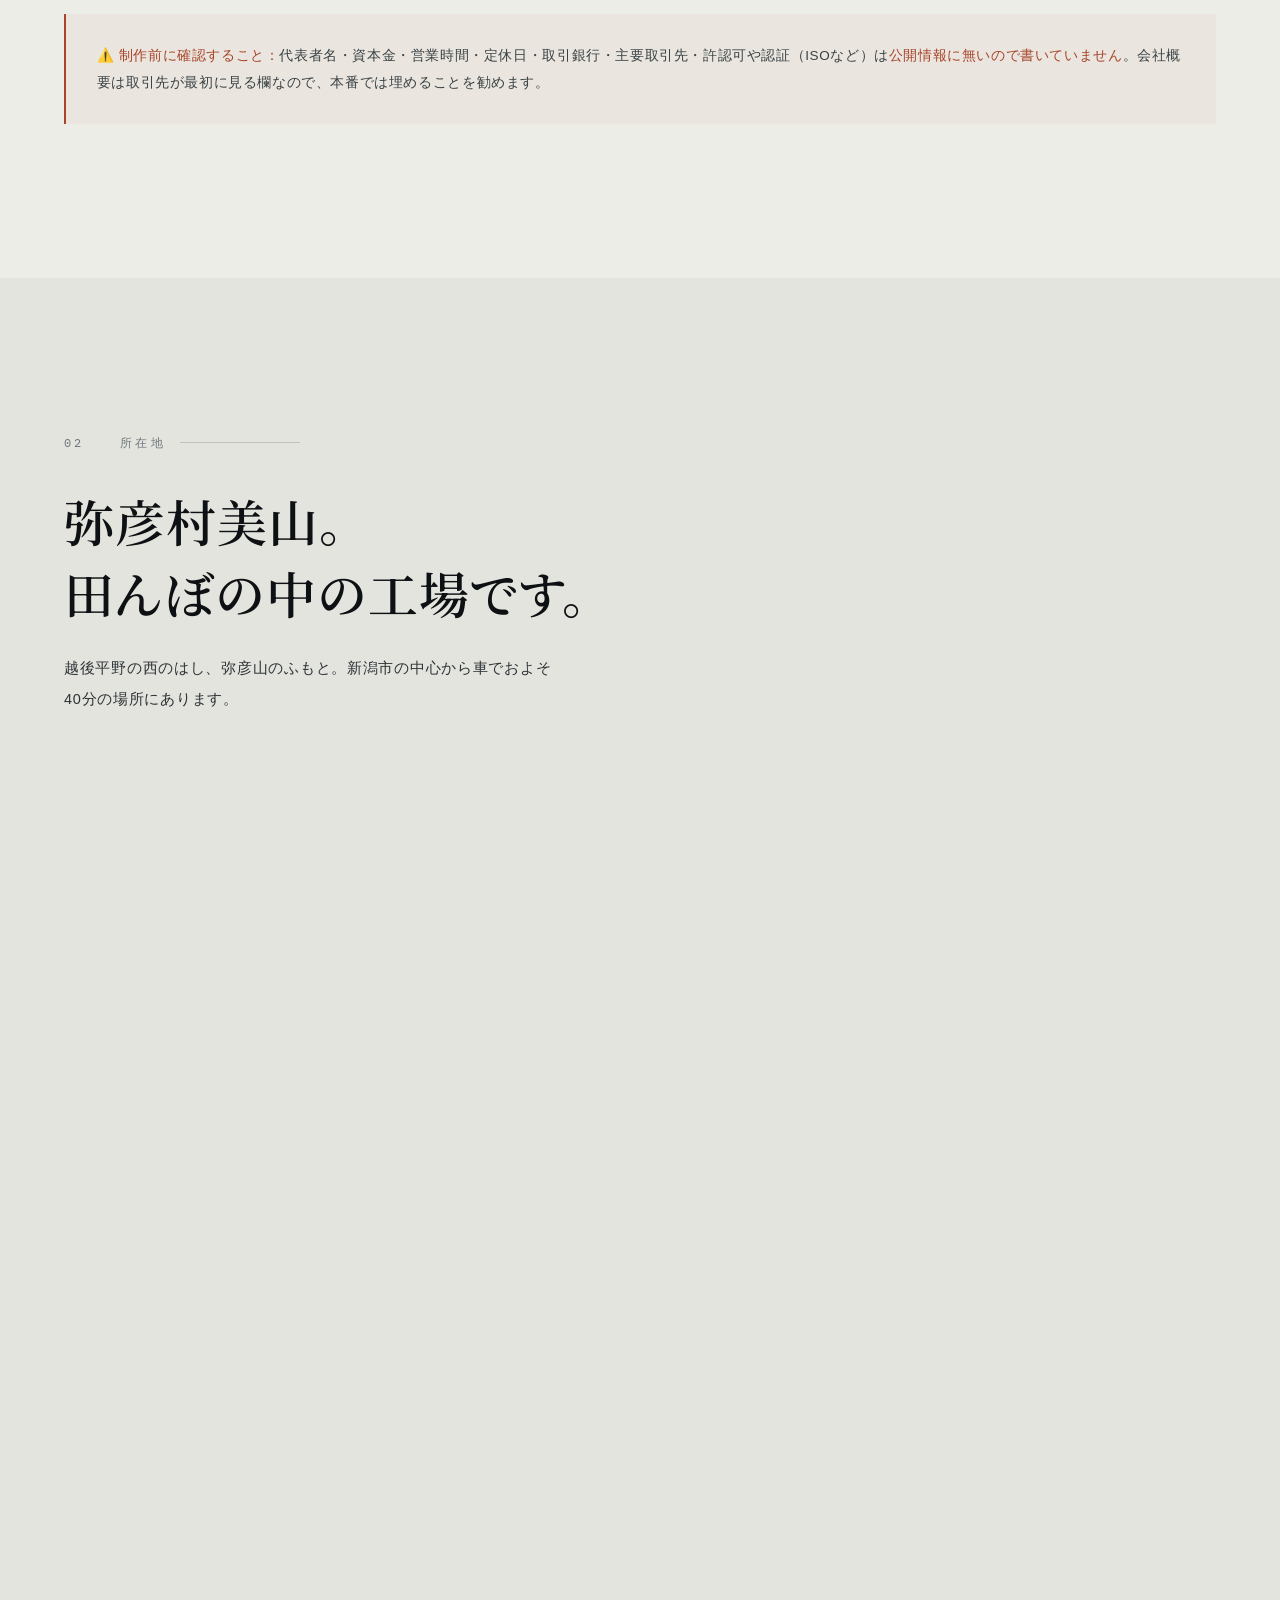
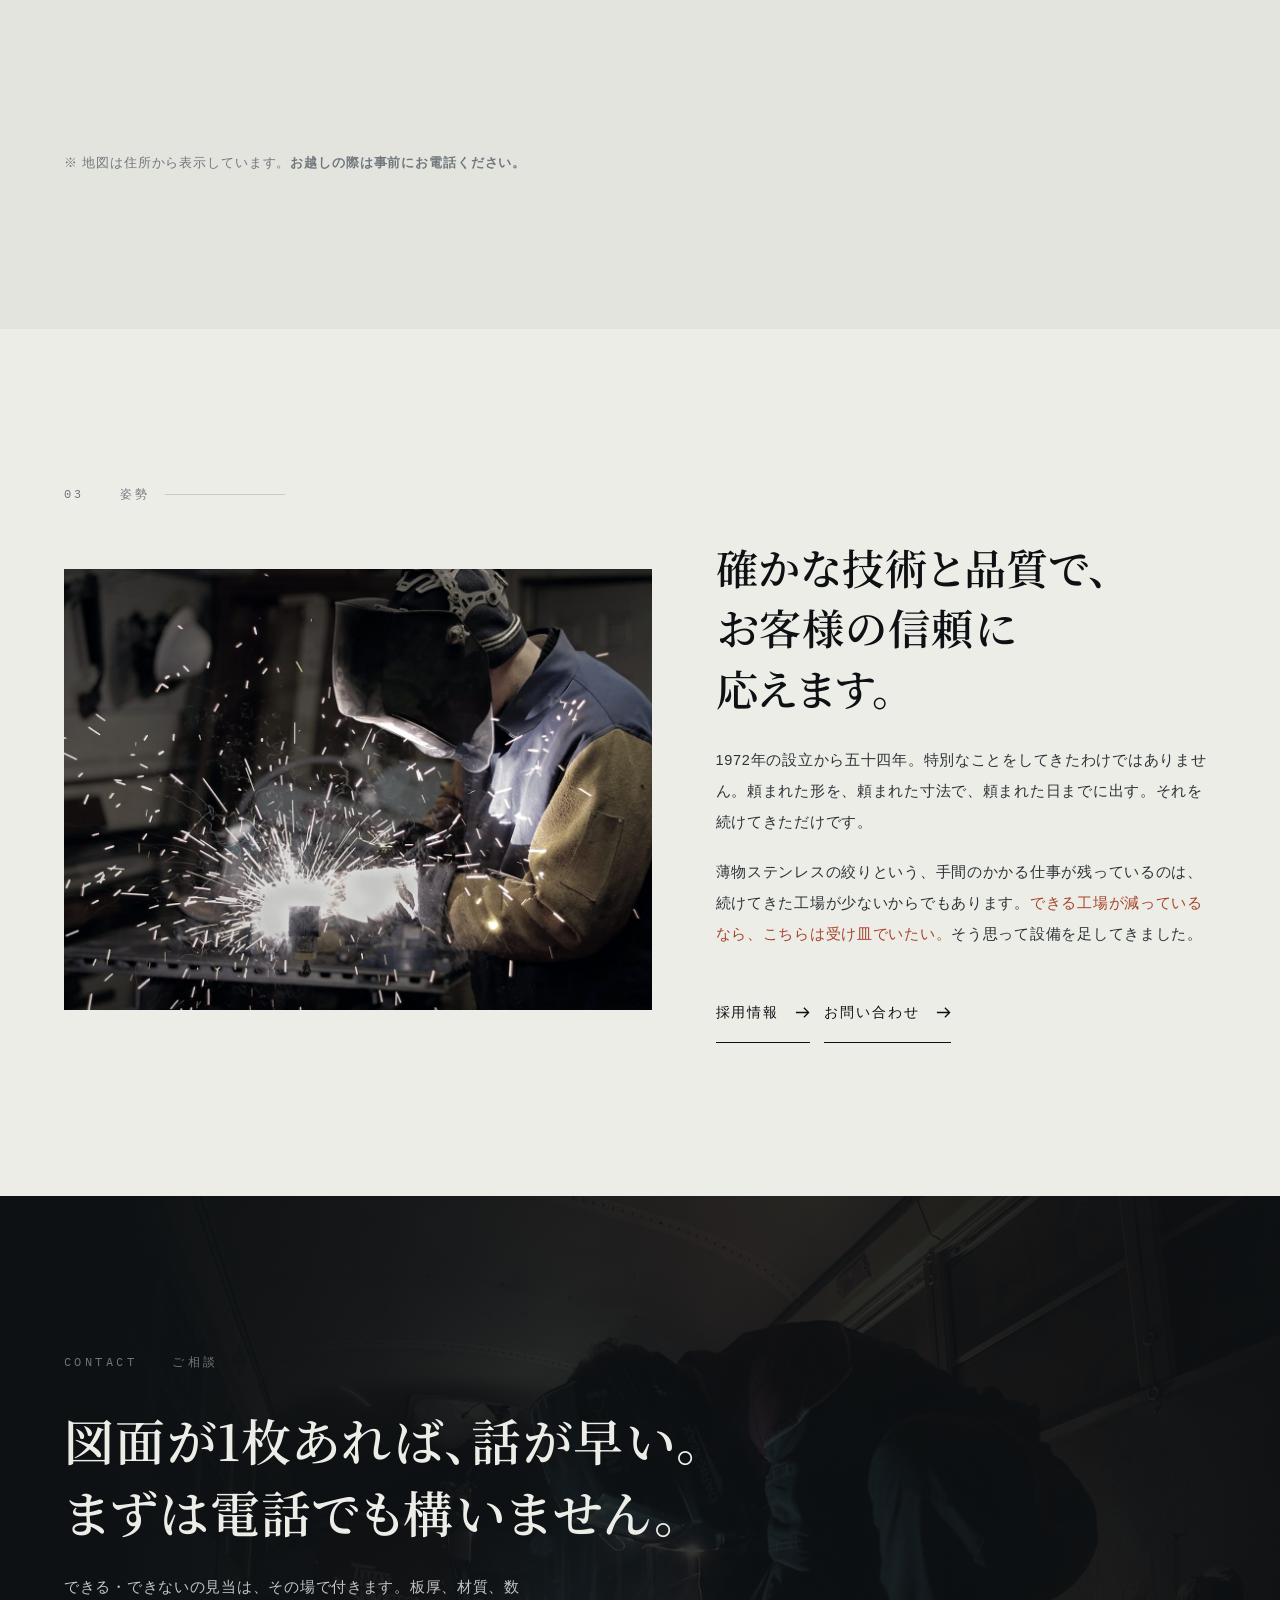
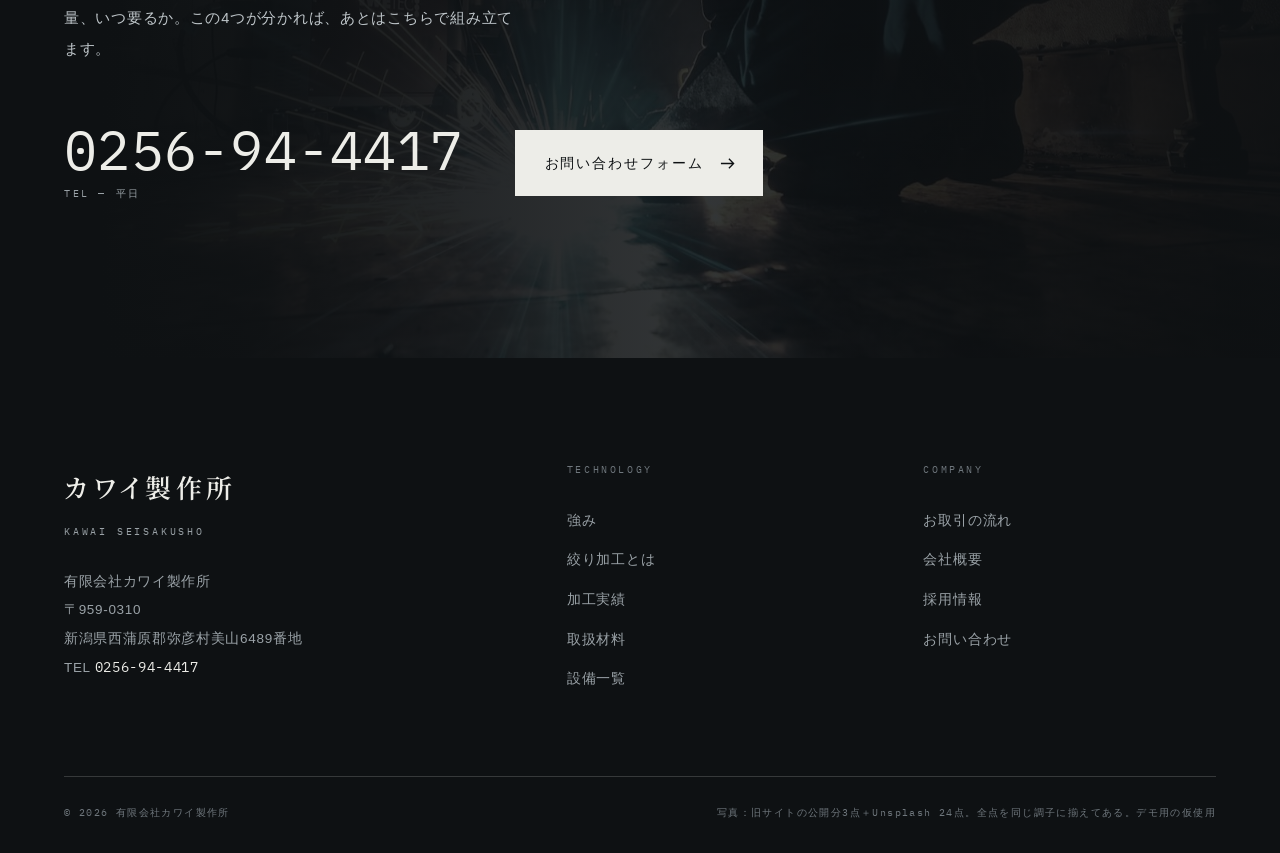
==== commit 5b545ad9: "見た目を全面的に設計しなおした 「安っぽい」という指摘への対応。原因は3つで、そこを直した。  1. 橙をベタで塗っていた（全幅の帯・塗りボタン）。面での使用をやめ、    弁柄 #A8442A を線" ====
--- a/company.html
+++ b/company.html
@@ -10,22 +10,22 @@
 <meta property="og:type" content="website">
 <meta property="og:title" content="会社概要｜有限会社カワイ製作所｜新潟県弥彦村">
 <meta property="og:description" content="有限会社カワイ製作所の会社概要。1972年設立、社員11名。新潟県西蒲原郡弥彦村美山6489番地。">
-<meta property="og:image" content="https://nextrayjp.github.io/kawai-demo/images/koujou-gaikan.png">
+<meta property="og:image" content="https://nextrayjp.github.io/kawai-demo/images/koujou-gaikan.jpg">
 <meta property="og:site_name" content="有限会社カワイ製作所">
 <meta name="twitter:card" content="summary_large_image">
-<meta name="theme-color" content="#06080A">
-<link rel="icon" href="data:image/svg+xml,%3Csvg xmlns='http://www.w3.org/2000/svg' viewBox='0 0 100 100'%3E%3Crect width='100' height='100' fill='%2306080A'/%3E%3Ccircle cx='50' cy='50' r='27' fill='none' stroke='%23FF4D14' stroke-width='9'/%3E%3Cpath d='M50 12v18M50 70v18' stroke='%23F1F3F4' stroke-width='9'/%3E%3C/svg%3E">
+<meta name="theme-color" content="#0E1113">
+<link rel="icon" href="data:image/svg+xml,%3Csvg xmlns='http://www.w3.org/2000/svg' viewBox='0 0 100 100'%3E%3Crect width='100' height='100' fill='%230E1113'/%3E%3Ccircle cx='50' cy='58' r='25' fill='none' stroke='%23EDEDE8' stroke-width='7'/%3E%3Cpath d='M50 6v40' stroke='%23A8442A' stroke-width='9'/%3E%3C/svg%3E">
 <link rel="preconnect" href="https://fonts.googleapis.com">
 <link rel="preconnect" href="https://fonts.gstatic.com" crossorigin>
-<!-- 欧文だけ。IBM Plex は数字が揃う。和文Webフォントは数MBあるので読み込まない -->
-<link href="https://fonts.googleapis.com/css2?family=IBM+Plex+Mono:wght@400;500;600&family=IBM+Plex+Sans:wght@400;500;600;700&display=swap" rel="stylesheet">
-<link rel="stylesheet" href="assets/site.css?v=20260903c">
+<!-- 和文も読む。Google Fonts は文字の範囲ごとに分けて配るので、1ページぶんだけ落ちてくる -->
+<link href="https://fonts.googleapis.com/css2?family=IBM+Plex+Mono:wght@400;500&family=Noto+Serif+JP:wght@600&display=swap" rel="stylesheet">
+<link rel="stylesheet" href="assets/site.css?v=20260903d">
 </head>
 <body>
 <header class="hd" id="hd">
-  <a href="index.html" class="hd-logo">
-    <b>KAWA<i>I</i></b>
-    <span>有限会社カワイ製作所｜金属プレス加工</span>
+  <a href="index.html" class="hd-logo" aria-label="有限会社カワイ製作所 トップへ">
+    <b>カワイ製作所</b>
+    <span>KAWAI SEISAKUSHO</span>
   </a>
   <nav class="hd-nav" id="nav" aria-label="メインメニュー">
     <a href="strength.html">強み</a><a href="products.html">加工実績</a><a href="equipment.html">設備</a><a href="materials.html">取扱材料</a><a href="company.html" aria-current="page">会社概要</a><a href="contact.html">お問い合わせ</a>
@@ -35,32 +35,33 @@
 </header>
 <main>
 <section class="ph">
-  <div class="ph-bg"><img src="images/koujou-gaikan.png" alt="" fetchpriority="high"></div>
+  <div class="ph-bg"><img src="images/koujou-gaikan.jpg" alt="" fetchpriority="high"></div>
   <div class="ph-in">
     <div class="wrap">
-      <span class="ph-en">Company</span>
+      <p class="ph-en">Company</p>
       <h1 class="t-l rv">1972年から、弥彦で。</h1>
-      <p class="t-s rv rv-1" style="max-width:52ch;margin-top:20px">社員11名。弥彦山を背にした美山の工場で、材料が入り、絞られ、出ていきます。大きくはありません。そのぶん、電話から現場までが短い。</p>
+      <p class="t-s rv rv-1" style="max-width:32em;margin-top:22px">社員11名。弥彦山を背にした美山の工場で、材料が入り、絞られ、出ていきます。大きくはありません。そのぶん、電話から現場までが短い。</p>
     </div>
   </div>
 </section>
-<div class="wrap"><nav class="crumb" aria-label="パンくず"><a href="index.html">トップ</a><span>/</span>会社概要</nav></div>
-<section class="sec"><div class="wrap rel"><span class="side">Profile</span><h2 class="t-l rv">会社概要。</h2><table class="tbl rv" style="margin-top:clamp(30px,4vw,46px)"><tbody><tr><th>会社名</th><td>有限会社カワイ製作所</td></tr><tr><th>所在地</th><td>〒959-0310<br>新潟県西蒲原郡弥彦村美山6489番地</td></tr><tr><th>電話</th><td><a href="tel:0256944417" class="mono" style="color:var(--fire)">0256-94-4417</a></td></tr><tr><th>設立</th><td>1972年1月4日</td></tr><tr><th>社員数</th><td>11名</td></tr><tr><th>事業内容</th><td>金属プレス加工（薄物ステンレス絞り加工）<br>製造業・金属製品製造業</td></tr><tr><th>取扱材料</th><td>ステンレス／アルミ／真鍮／黄銅／りん青銅／チタン</td></tr><tr><th>主要設備</th><td>プレス機23台（25t〜200t）ほか、合計35台　<a href="equipment.html" style="color:var(--fire)">設備一覧</a></td></tr></tbody></table><div style="margin-top:clamp(36px,4vw,56px)"><div class="note rv"><b>⚠️ 制作前に確認すること：</b>代表者名・資本金・営業時間・定休日・取引銀行・主要取引先・許認可や認証（ISOなど）は<b>公開情報に無いので書いていません</b>。会社概要は取引先が最初に見る欄なので、本番では埋めることを勧めます。</div></div></div></section><section class="sec sec--ink"><div class="wrap rel"><span class="side">Where we are</span><h2 class="t-l rv">弥彦村美山。<br>田んぼの中の工場です。</h2><p class="t-s rv rv-1" style="margin-top:24px;max-width:52ch">越後平野の西のはし、弥彦山のふもと。新潟市の中心から車でおよそ40分の場所にあります。</p><div class="rv" style="display:grid;grid-template-columns:1fr 1fr;gap:clamp(8px,1vw,14px);margin-top:clamp(34px,4vw,52px)"><div class="pic pic--43"><img src="images/koujou-gaikan.png" alt="工場の外観" loading="lazy"></div><div class="pic pic--43"><img src="images/field-01.jpg" alt="弥彦周辺の田園" loading="lazy"></div></div><div class="rv" style="margin-top:clamp(20px,2vw,28px);aspect-ratio:16/7;background:var(--ink-2)"><iframe src="https://www.google.com/maps?q=%E6%96%B0%E6%BD%9F%E7%9C%8C%E8%A5%BF%E8%92%B2%E5%8E%9F%E9%83%A1%E5%BC%A5%E5%BD%A6%E6%9D%91%E7%BE%8E%E5%B1%B16489&output=embed" width="100%" height="100%" style="border:0;display:block;filter:grayscale(.3) invert(.92) hue-rotate(180deg)" loading="lazy" title="有限会社カワイ製作所の所在地" referrerpolicy="no-referrer-when-downgrade"></iframe></div><p class="t-xs rv" style="margin-top:16px">※ 地図は住所から表示しています。<b>お越しの際は事前にお電話ください。</b></p></div></section><section class="sec"><div class="wrap rel"><span class="side">Our stance</span><div class="two two--r">
+<div class="wrap"><nav class="crumb" aria-label="パンくず"><a href="index.html">TOP</a><span>—</span>会社概要</nav></div>
+<section class="sec"><div class="wrap rel"><span class="side">会社概要</span><p class="sec-no"><span>01</span>&nbsp;&nbsp;会社概要</p><h2 class="t-l rv">会社概要。</h2><table class="tbl rv" style="margin-top:clamp(30px,4vw,46px)"><tbody><tr><th>会社名</th><td>有限会社カワイ製作所</td></tr><tr><th>所在地</th><td>〒959-0310<br>新潟県西蒲原郡弥彦村美山6489番地</td></tr><tr><th>電話</th><td><a href="tel:0256944417" class="mono" style="color:var(--rust)">0256-94-4417</a></td></tr><tr><th>設立</th><td>1972年1月4日</td></tr><tr><th>社員数</th><td>11名</td></tr><tr><th>事業内容</th><td>金属プレス加工（薄物ステンレス絞り加工）<br>製造業・金属製品製造業</td></tr><tr><th>取扱材料</th><td>ステンレス／アルミ／真鍮／黄銅／りん青銅／チタン</td></tr><tr><th>主要設備</th><td>プレス機23台（25t〜200t）ほか、合計35台　<a href="equipment.html" style="color:var(--rust)">設備一覧</a></td></tr></tbody></table><div style="margin-top:clamp(36px,4vw,56px)"><div class="note rv"><b>⚠️ 制作前に確認すること：</b>代表者名・資本金・営業時間・定休日・取引銀行・主要取引先・許認可や認証（ISOなど）は<b>公開情報に無いので書いていません</b>。会社概要は取引先が最初に見る欄なので、本番では埋めることを勧めます。</div></div></div></section><section class="sec sec--paper2"><div class="wrap rel"><span class="side">所在地</span><p class="sec-no"><span>02</span>&nbsp;&nbsp;所在地</p><h2 class="t-l rv">弥彦村美山。<br>田んぼの中の工場です。</h2><p class="t-s rv rv-1" style="margin-top:24px;max-width:34em">越後平野の西のはし、弥彦山のふもと。新潟市の中心から車でおよそ40分の場所にあります。</p><div class="bleed-r" style="display:grid;grid-template-columns:1fr 1fr;gap:clamp(8px,1vw,14px);margin-top:clamp(34px,4vw,52px)"><div class="pic pic--43 rvm"><img src="images/koujou-gaikan.jpg" alt="工場の外観" loading="lazy"><cite>YAHIKO, NIIGATA</cite></div><div class="pic pic--43 rvm"><img src="images/field-01.jpg" alt="弥彦周辺の田園" loading="lazy"></div></div><div class="rv" style="margin-top:clamp(10px,1vw,14px);aspect-ratio:16/7;background:var(--paper-2)"><iframe src="https://www.google.com/maps?q=%E6%96%B0%E6%BD%9F%E7%9C%8C%E8%A5%BF%E8%92%B2%E5%8E%9F%E9%83%A1%E5%BC%A5%E5%BD%A6%E6%9D%91%E7%BE%8E%E5%B1%B16489&output=embed" width="100%" height="100%" style="border:0;display:block;filter:grayscale(.88) contrast(1.04)" loading="lazy" title="有限会社カワイ製作所の所在地" referrerpolicy="no-referrer-when-downgrade"></iframe></div><p class="t-xs rv" style="margin-top:16px">※ 地図は住所から表示しています。<b>お越しの際は事前にお電話ください。</b></p></div></section><section class="sec"><div class="wrap rel"><span class="side">姿勢</span><p class="sec-no"><span>03</span>&nbsp;&nbsp;姿勢</p><div class="two two--r">
   <div class="pic pic--43 rv"><img src="images/worker-01.jpg" alt="作業の様子" loading="lazy"></div>
   <div>
     <h2 class="t-l rv">確かな技術と品質で、<br>お客様の信頼に<br>応えます。</h2>
     <p class="t-s rv rv-1" style="margin-top:26px">1972年の設立から五十四年。特別なことをしてきたわけではありません。頼まれた形を、頼まれた寸法で、頼まれた日までに出す。それを続けてきただけです。</p>
-    <p class="t-s rv rv-1" style="margin-top:18px">薄物ステンレスの絞りという、手間のかかる仕事が残っているのは、続けてきた工場が少ないからでもあります。<b class="fire">できる工場が減っているなら、こちらは受け皿でいたい。</b>そう思って設備を足してきました。</p>
-    <div class="rv rv-2" style="display:flex;flex-wrap:wrap;gap:14px;margin-top:32px"><a class="btn btn--line" href="recruit.html">採用情報 <svg viewBox="0 0 16 16" fill="none" stroke="currentColor" stroke-width="1.6" aria-hidden="true"><path d="M2 8h12M9 3l5 5-5 5"/></svg></a> <a class="btn btn--line" href="contact.html">お問い合わせ <svg viewBox="0 0 16 16" fill="none" stroke="currentColor" stroke-width="1.6" aria-hidden="true"><path d="M2 8h12M9 3l5 5-5 5"/></svg></a></div>
+    <p class="t-s rv rv-1" style="margin-top:18px">薄物ステンレスの絞りという、手間のかかる仕事が残っているのは、続けてきた工場が少ないからでもあります。<b class="rust">できる工場が減っているなら、こちらは受け皿でいたい。</b>そう思って設備を足してきました。</p>
+    <div class="rv rv-2" style="display:flex;flex-wrap:wrap;gap:14px;margin-top:32px"><a class="btn " href="recruit.html">採用情報 <svg viewBox="0 0 16 16" fill="none" stroke="currentColor" stroke-width="1.4" aria-hidden="true"><path d="M1 8h13M9.5 3l5 5-5 5"/></svg></a> <a class="btn " href="contact.html">お問い合わせ <svg viewBox="0 0 16 16" fill="none" stroke="currentColor" stroke-width="1.4" aria-hidden="true"><path d="M1 8h13M9.5 3l5 5-5 5"/></svg></a></div>
   </div>
 </div></div></section><section class="call">
   <div class="call-bg"><img src="images/sparks-03.jpg" alt="" loading="lazy"></div>
   <div class="call-in wrap">
+    <p class="sec-no"><span>CONTACT</span>&nbsp;&nbsp;ご相談</p>
     <h2 class="t-l rv">図面が1枚あれば、話が早い。<br>まずは電話でも構いません。</h2>
-    <p class="t-s rv rv-1" style="max-width:52ch;margin-top:22px">できる・できないの見当は、その場で付きます。板厚、材質、数量、いつ要るか。この4つが分かれば、あとはこちらで組み立てます。</p>
+    <p class="t-s rv rv-1" style="max-width:32em;margin-top:24px">できる・できないの見当は、その場で付きます。板厚、材質、数量、いつ要るか。この4つが分かれば、あとはこちらで組み立てます。</p>
     <div class="call-row rv rv-2">
-      <a class="call-tel" href="tel:0256944417"><b>0256-94-4417</b><span>TEL</span></a>
-      <a class="btn " href="contact.html">お問い合わせフォーム <svg viewBox="0 0 16 16" fill="none" stroke="currentColor" stroke-width="1.6" aria-hidden="true"><path d="M2 8h12M9 3l5 5-5 5"/></svg></a>
+      <a class="call-tel" href="tel:0256944417"><b>0256-94-4417</b><span>TEL — 平日</span></a>
+      <a class="btn btn--fill" href="contact.html">お問い合わせフォーム <svg viewBox="0 0 16 16" fill="none" stroke="currentColor" stroke-width="1.4" aria-hidden="true"><path d="M1 8h13M9.5 3l5 5-5 5"/></svg></a>
     </div>
   </div>
 </section>
@@ -69,15 +70,15 @@
   <div class="wrap">
     <div class="ft-top">
       <div class="ft-logo">
-        <b>KAWA<i>I</i></b>
-        <span>有限会社カワイ製作所</span>
-        <address>〒959-0310<br>新潟県西蒲原郡弥彦村美山6489番地<br>TEL <a href="tel:0256944417">0256-94-4417</a></address>
+        <b>カワイ製作所</b>
+        <span>KAWAI SEISAKUSHO</span>
+        <address>有限会社カワイ製作所<br>〒959-0310<br>新潟県西蒲原郡弥彦村美山6489番地<br>TEL <a href="tel:0256944417">0256-94-4417</a></address>
       </div>
       <nav class="ft-col" aria-label="Technology"><h4>Technology</h4><a href="strength.html">強み</a><a href="drawing.html">絞り加工とは</a><a href="products.html">加工実績</a><a href="materials.html">取扱材料</a><a href="equipment.html">設備一覧</a></nav><nav class="ft-col" aria-label="Company"><h4>Company</h4><a href="process.html">お取引の流れ</a><a href="company.html">会社概要</a><a href="recruit.html">採用情報</a><a href="contact.html">お問い合わせ</a></nav>
     </div>
     <div class="ft-bot">
       <span>&copy; <span data-year></span> 有限会社カワイ製作所</span>
-      <span>写真：旧サイト（big-advance.site）の公開分3点＋Unsplash 24点。デモ用の仮使用</span>
+      <span>写真：旧サイトの公開分3点＋Unsplash 24点。全点を同じ調子に揃えてある。デモ用の仮使用</span>
     </div>
   </div>
 </footer>
@@ -85,7 +86,7 @@
 <!-- ▼ デモサイトのときだけ。本番では common.py の DEMO を False にする -->
 <div class="demo-bar" id="demobar">
   <span><b>これはデモサイトです。</b>掲載内容と写真は公開情報をもとにした制作イメージで、実際の営業内容とは異なる場合があります。制作：NextRay</span>
-  <button id="demoClose" type="button">閉じる</button>
+  <button id="demoClose" type="button">CLOSE</button>
 </div>
 <script>
 (function(){var b=document.getElementById('demobar'),c=document.getElementById('demoClose');
@@ -93,6 +94,6 @@
 </script>
 <!-- ▲ -->
 
-<script src="assets/site.js?v=20260903c"></script>
+<script src="assets/site.js?v=20260903d"></script>
 </body>
 </html>
--- a/assets/site.css
+++ b/assets/site.css
@@ -1,487 +1,541 @@
-/* =========================================================
-   有限会社カワイ製作所 デモサイト
-   NextRay 2026-09  /  assets/site.css
-   ---------------------------------------------------------
-   考え方
-     プレスの動きは3つ ── 送る（横）・叩く（縦）・抜ける（奥）。
-     ページの動きも、その3つだけで組む。それ以外の動きは足さない。
-
-     ・写真は断ち切る。箱に入れない
-     ・見出しは大きく振る。本文は小さく置く。中間の大きさを作らない
-     ・橙は「絞る」「電話」「数字の単位」だけ。それ以外は鋼の灰
-     ・罫線を引かない。段差は「地の明るさ」で作る
-
-   構成
-     01 トークン        08 断ち切り（stack）
-     02 下地            09 巨大数字（figure）
-     03 型              10 横に送る（rail）
-     04 器              11 材料（mats）
-     05 ヘッダー        12 呼び出し（call）
-     06 ヒーロー        13 フッター
-     07 送り帯（marq）  14 動き / 15 狭い画面 / 16 下層ページ
-   ========================================================= */
-
-/* ---------- 01 トークン ---------- */
+@charset "UTF-8";
+/* ===========================================================================
+   有限会社カワイ製作所 デモサイト — 2026-09-03 全面設計しなおし
+
+   考え方は「鋼と紙」。
+   ・色で飾らない。橙の面（帯・ベタ塗りボタン）を全部やめた。あれが安く見える一番の原因
+   ・弁柄（#A8442A）は線と数字にだけ、面では使わない
+   ・見出しは明朝。工場の五十四年は、ゴシックでは出ない
+   ・写真は箱に入れない。画面の端まで断ち切る
+   ・段差は罫線ではなく、墨（ink）と紙（paper）の入れ替えで作る
+   ========================================================================== */
+
 :root{
-  --void:#06080A;        /* 一番濃い地 */
-  --ink:#0D1216;         /* 一段上げた地。段差用 */
-  --ink-2:#161E24;       /* さらに一段 */
-  --steel:#7C8C99;       /* 補助の文字 */
-  --steel-2:#4A5866;
-  --mist:#C4CED5;
-  --paper:#F1F3F4;       /* 明るい面 */
-  --white:#FFFFFF;
-  --fire:#FF4D14;        /* 火花。ここぞの1点にしか使わない */
-
-  --w:1320px;
-  --gut:clamp(20px,5vw,64px);
-  --sec:clamp(110px,15vh,210px);
-
-  --f-en:"IBM Plex Sans","Helvetica Neue",Arial,sans-serif;
-  --f-mono:"IBM Plex Mono",ui-monospace,SFMono-Regular,Menlo,monospace;
-  --f-jp:"Hiragino Kaku Gothic ProN","Hiragino Sans","Yu Gothic Medium","Yu Gothic",
-         "Noto Sans JP","Meiryo",sans-serif;
-  --f:var(--f-en),var(--f-jp);
-
-  /* 叩いて止まる曲線。ゆっくり入って、最後に効く */
-  --e:cubic-bezier(.16,1,.3,1);
-  --e-press:cubic-bezier(.7,0,.2,1);
-}
-
-/* ---------- 02 下地 ---------- */
+  /* 紙 */
+  --paper:#EDEDE8;
+  --paper-2:#E4E4DE;
+  --paper-3:#F7F7F4;
+  /* 墨 */
+  --ink:#0E1113;
+  --ink-2:#161A1D;
+  --ink-3:#212729;
+  /* 鋼 */
+  --steel:#6F777D;
+  --steel-2:#9AA2A7;
+  --steel-3:#C3C9CC;
+  /* 弁柄。線と数字だけ。面には塗らない */
+  --rust:#A8442A;
+  --rust-lt:#C8613F;
+
+  --line:rgba(14,17,19,.16);
+  --line-2:rgba(14,17,19,.08);
+  --line-i:rgba(237,237,232,.18);
+  --line-i2:rgba(237,237,232,.08);
+
+  --jp-serif:"Noto Serif JP","Hiragino Mincho ProN","Yu Mincho",YuMincho,"Noto Serif CJK JP",serif;
+  --jp-sans:"Hiragino Sans","Hiragino Kaku Gothic ProN","Yu Gothic Medium","Yu Gothic",Meiryo,sans-serif;
+  --mono:"IBM Plex Mono",ui-monospace,SFMono-Regular,Menlo,monospace;
+
+  --gut:clamp(22px,5vw,76px);
+  --max:1320px;
+  /* wrap の内側から画面の端までの距離。断ち切りはこれだけ外へ出す */
+  --edge:calc(var(--gut) + max(0px, (100vw - var(--max)) / 2));
+  --sec-y:clamp(84px,12vw,190px);
+}
+
 *,*::before,*::after{box-sizing:border-box}
 html{-webkit-text-size-adjust:100%;scroll-behavior:smooth}
+@media (prefers-reduced-motion:reduce){html{scroll-behavior:auto}}
+
 body{
-  margin:0;background:var(--void);color:var(--white);
-  font-family:var(--f);font-size:15px;line-height:1.9;
-  font-feature-settings:"palt" 1;letter-spacing:.03em;
+  margin:0;
+  background:var(--paper);
+  color:var(--ink);
+  font-family:var(--jp-sans);
+  font-weight:400;
+  font-size:16px;
+  line-height:2.05;
+  letter-spacing:.045em;
+  font-feature-settings:"palt" 1;   /* 和文の詰め。これが無いと素人の字組みに見える */
   -webkit-font-smoothing:antialiased;
-  overflow-x:hidden;overflow-wrap:break-word;line-break:strict;
+  text-rendering:optimizeLegibility;
+  overflow-x:hidden;
 }
 img{max-width:100%;height:auto;display:block}
 a{color:inherit;text-decoration:none}
+h1,h2,h3,h4,p,dl,dd,figure,blockquote{margin:0}
 ul,ol{margin:0;padding:0;list-style:none}
-h1,h2,h3,h4,p,figure,dl,dd,blockquote{margin:0}
 button{font:inherit;color:inherit;background:none;border:0;cursor:pointer}
-::selection{background:var(--fire);color:#fff}
-:focus-visible{outline:2px solid var(--fire);outline-offset:3px}
-
-/* 金属の目。全面に薄く載せる */
-body::after{
-  content:"";position:fixed;inset:0;z-index:200;pointer-events:none;opacity:.05;
-  background-image:url("data:image/svg+xml,%3Csvg xmlns='http://www.w3.org/2000/svg' width='140' height='140'%3E%3Cfilter id='n'%3E%3CfeTurbulence type='fractalNoise' baseFrequency='.85' numOctaves='3'/%3E%3C/filter%3E%3Crect width='140' height='140' filter='url(%23n)'/%3E%3C/svg%3E");
-}
-
-/* ---------- 03 型 ---------- */
-.t-xl{
-  font-size:clamp(42px,8.6vw,146px);line-height:.96;font-weight:700;
-  letter-spacing:-.02em;text-indent:-.04em;
-}
-.t-l{
-  font-size:clamp(30px,5.4vw,76px);line-height:1.14;font-weight:700;
-  letter-spacing:-.015em;text-indent:-.03em;
-}
-.t-m{font-size:clamp(20px,2.3vw,30px);line-height:1.5;font-weight:600;letter-spacing:-.01em}
-.t-s{font-size:15px;line-height:1.95;color:var(--mist)}
-.t-xs{font-size:12.5px;line-height:1.85;color:var(--steel);letter-spacing:.06em}
-
-.mono{font-family:var(--f-mono);font-variant-numeric:tabular-nums}
-.fire{color:var(--fire)}
-
-/* 数字はいつも等幅で、単位だけ小さく橙 */
-.n{font-family:var(--f-mono);font-weight:600;font-variant-numeric:tabular-nums;letter-spacing:-.03em}
-.n u{font-style:normal;text-decoration:none;font-size:.34em;color:var(--fire);margin-left:.14em;letter-spacing:.06em}
-
-/* 画面の端に立てる英字。見出しの上に置く小ラベルの代わり */
+table{border-collapse:collapse;width:100%}
+::selection{background:var(--ink);color:var(--paper)}
+:focus-visible{outline:2px solid var(--rust);outline-offset:3px}
+
+/* --------------------------------------------------------------- 文字 */
+.t-hero,.t-l,.t-m,.t-ml{
+  font-family:var(--jp-serif);
+  font-weight:600;
+  letter-spacing:.02em;
+  font-feature-settings:"palt" 1;
+  word-break:auto-phrase;          /* 文節で折る。対応してない端末は下の normal */
+  line-break:strict;
+}
+.t-hero{font-size:clamp(37px,6.25vw,92px);line-height:1.3;letter-spacing:.005em}
+.t-l{font-size:clamp(27px,3.9vw,55px);line-height:1.44}
+.two .t-l{font-size:clamp(25px,3.3vw,45px)}
+.t-ml{font-size:clamp(22px,2.7vw,36px);line-height:1.5}
+.t-m{font-size:clamp(19px,1.9vw,26px);line-height:1.62}
+.t-s{font-size:clamp(14.5px,1.02vw,16px);line-height:2.15;color:#2C3336;font-weight:400;max-width:38em}
+.t-xs{font-size:12.5px;line-height:1.95;color:var(--steel);letter-spacing:.07em}
+.mono{font-family:var(--mono);font-feature-settings:normal}
+
+b,strong{font-weight:700}
+.rust{color:var(--rust);font-weight:500}
+/* 面で塗らず、下に細い線を1本だけ引く */
+.mk{position:relative;white-space:nowrap}
+.mk::after{content:"";position:absolute;left:0;right:0;bottom:.04em;height:3px;background:var(--rust)}
+.hero .mk::after,.sec--ink .mk::after,.ph .mk::after{background:var(--rust-lt);height:3px}
+
+/* --------------------------------------------------------------- 器 */
+.wrap{width:100%;max-width:var(--max);margin-inline:auto;padding-inline:var(--gut)}
+.wrap--n{max-width:940px}
+.rel{position:relative}
+.sec{padding-block:var(--sec-y)}
+.sec--tight{padding-block:clamp(56px,8vw,120px)}
+.sec--ink{background:var(--ink);color:var(--paper)}
+.sec--ink .t-s{color:#B9C0C4}
+.sec--ink .t-xs{color:var(--steel-2)}
+.sec--paper2{background:var(--paper-2)}
+
+/* 画面の端まで断ち切る */
+.bleed-r{margin-right:calc(-1 * var(--edge))}
+.bleed-l{margin-left:calc(-1 * var(--edge))}
+@media (max-width:899px){.bleed-r,.bleed-l{margin-inline:calc(-1 * var(--edge))}}
+
+.two{display:grid;gap:clamp(34px,5vw,86px);align-items:center}
+@media (min-width:900px){
+  .two--l{grid-template-columns:minmax(0,46fr) minmax(0,54fr)}
+  .two--r{grid-template-columns:minmax(0,54fr) minmax(0,46fr)}
+  .two--even{grid-template-columns:1fr 1fr}
+  .two--top{align-items:start}
+}
+
+/* 画面の端に縦組みで立てる小さな標識 */
 .side{
-  position:absolute;top:0;left:calc(var(--gut) * -1 + 4px);
-  writing-mode:vertical-rl;font-family:var(--f-mono);font-size:11px;
-  letter-spacing:.3em;color:var(--steel-2);text-transform:uppercase;
+  position:absolute;top:2px;left:calc(-1 * clamp(26px,2.6vw,46px));
+  writing-mode:vertical-rl;font-family:var(--jp-serif);font-weight:500;
+  font-size:12px;letter-spacing:.42em;color:var(--steel);
+  padding-top:52px;
+}
+.side::before{content:"";position:absolute;top:0;left:50%;width:1px;height:40px;background:var(--line)}
+.sec--ink .side{color:var(--steel-2)}
+.sec--ink .side::before{background:var(--line-i)}
+@media (max-width:1439px){.side{display:none}}
+
+/* 節の頭 */
+.sec-no{
   display:flex;align-items:center;gap:14px;
-}
-.side::before{content:"";width:1px;height:36px;background:var(--fire)}
-
-/* ---------- 04 器 ---------- */
-.wrap{width:min(var(--w),100% - var(--gut)*2);margin-inline:auto}
-.sec{position:relative;padding-block:var(--sec)}
-.sec--paper{background:var(--paper);color:var(--void)}
-.sec--paper .t-s{color:#3B4750}
-.sec--paper .t-xs{color:#6C7A85}
-.sec--ink{background:var(--ink)}
-.rel{position:relative}
-
-/* 断ち切り。画面幅いっぱいに出す */
-.bleed{width:100vw;margin-left:50%;transform:translateX(-50%)}
-
-/* ---------- 05 ヘッダー ---------- */
-.hd{
-  position:fixed;top:0;left:0;right:0;z-index:120;
-  display:flex;align-items:center;justify-content:space-between;
-  gap:24px;padding:18px var(--gut);
-  transition:transform .5s var(--e),background .4s var(--e),padding .4s var(--e);
-  mix-blend-mode:normal;
-}
-.hd.is-stuck{background:rgba(6,8,10,.86);backdrop-filter:blur(14px);padding-block:12px}
-.hd.is-hide{transform:translateY(-102%)}
-.hd-logo{display:flex;flex-direction:column;line-height:1.15}
-.hd-logo b{font-size:23px;font-weight:700;letter-spacing:.16em}
-.hd-logo b i{font-style:normal;color:var(--fire)}
-.hd-logo span{font-size:9.5px;letter-spacing:.16em;color:var(--steel)}
-.hd-nav{display:flex;align-items:center;gap:clamp(14px,2vw,30px)}
-.hd-nav a{font-size:13px;letter-spacing:.08em;position:relative;padding-block:6px}
-.hd-nav a:not(.hd-tel)::after{
-  content:"";position:absolute;left:0;bottom:0;width:100%;height:1px;
-  background:var(--fire);transform:scaleX(0);transform-origin:right;
-  transition:transform .5s var(--e);
-}
-.hd-nav a:not(.hd-tel):hover::after{transform:scaleX(1);transform-origin:left}
-.hd-tel{
-  font-family:var(--f-mono);font-size:13.5px;letter-spacing:.04em;
-  padding:9px 17px;border:1px solid rgba(255,255,255,.22);border-radius:2px;
-  transition:.4s var(--e);
-}
-.hd-tel:hover{background:var(--fire);border-color:var(--fire)}
-.burger{display:none;width:40px;height:32px;position:relative}
-.burger i{position:absolute;left:6px;width:28px;height:1.5px;background:var(--white);transition:.45s var(--e)}
-.burger i:nth-child(1){top:9px}
-.burger i:nth-child(2){top:15px}
-.burger i:nth-child(3){top:21px}
-.burger[aria-expanded="true"] i:nth-child(1){top:15px;transform:rotate(45deg)}
-.burger[aria-expanded="true"] i:nth-child(2){opacity:0}
-.burger[aria-expanded="true"] i:nth-child(3){top:15px;transform:rotate(-45deg)}
-
-/* ---------- 06 ヒーロー ---------- */
-.hero{position:relative;min-height:min(100svh,940px);display:flex;align-items:flex-end;overflow:hidden}
-.hero-bg{position:absolute;inset:-8% 0;z-index:0;will-change:transform}
-.hero-bg img{width:100%;height:100%;object-fit:cover;filter:grayscale(.55) contrast(1.16) brightness(.38)}
-.hero-bg::after{
-  content:"";position:absolute;inset:0;
-  background:linear-gradient(180deg,rgba(6,8,10,.8) 0%,rgba(6,8,10,.42) 30%,rgba(6,8,10,.88) 66%,rgba(6,8,10,.99) 100%);
-}
-.hero-in{position:relative;z-index:2;width:100%;padding-block:clamp(90px,14vh,150px) clamp(78px,10vh,110px)}
-.hero h1{margin-bottom:clamp(24px,3vw,40px)}
-.hero h1 em{font-style:normal;color:var(--fire);position:relative;display:inline-block}
-.hero-lead{max-width:46ch;color:var(--mist);font-size:clamp(14px,1.15vw,16px)}
-.hero-row{display:flex;flex-wrap:wrap;align-items:flex-end;gap:clamp(24px,4vw,64px);margin-top:clamp(34px,4.5vw,56px)}
-.hero-fig{display:flex;gap:clamp(22px,3.4vw,52px);margin-left:auto}
-.hero-fig div{border-left:1px solid rgba(255,255,255,.16);padding-left:16px}
-.hero-fig dt{font-family:var(--f-mono);font-size:10.5px;letter-spacing:.18em;color:var(--mist);text-transform:uppercase;opacity:.75}
-.hero-fig dd{margin:2px 0 0;font-size:clamp(26px,3vw,40px)}
-.scroll-cue{
-  position:absolute;left:var(--gut);bottom:56px;z-index:3;
-  font-family:var(--f-mono);font-size:10px;letter-spacing:.28em;color:var(--steel);
-  display:flex;align-items:center;gap:12px;
-}
-.scroll-cue::after{content:"";width:54px;height:1px;background:var(--steel-2);position:relative;overflow:hidden}
-.scroll-cue i{
-  position:absolute;right:0;bottom:0;width:54px;height:1px;background:var(--fire);
-  transform-origin:left;animation:cue 2.4s var(--e) infinite;
-}
-@keyframes cue{0%{transform:scaleX(0)}55%{transform:scaleX(1)}100%{transform:scaleX(0);transform-origin:right}}
-
-/* ボタン */
-.btn{
-  display:inline-flex;align-items:center;gap:14px;
-  padding:16px 30px;font-size:13.5px;font-weight:600;letter-spacing:.08em;
-  background:var(--fire);color:#fff;border-radius:2px;overflow:hidden;position:relative;
-  transition:.5s var(--e);
-}
-.btn svg{width:15px;height:15px;flex:none;transition:transform .5s var(--e)}
-.btn:hover{background:#fff;color:var(--void)}
-.btn:hover svg{transform:translateX(5px)}
-.btn--line{background:transparent;color:inherit;border:1px solid currentColor;opacity:.82}
-.btn--line:hover{background:#fff;color:var(--void);border-color:#fff;opacity:1}
-.sec--paper .btn--line{border-color:rgba(6,8,10,.3)}
-.sec--paper .btn--line:hover{background:var(--void);color:#fff}
-
-/* 矢印つきの小リンク */
-.ln{
-  display:inline-flex;align-items:center;gap:10px;font-size:13px;font-weight:600;
-  letter-spacing:.06em;padding-bottom:5px;position:relative;
-}
-.ln::after{content:"";position:absolute;left:0;bottom:0;width:100%;height:1px;background:currentColor;opacity:.28;transition:.5s var(--e)}
-.ln:hover::after{opacity:1}
-.ln i{
-  width:20px;height:1px;background:currentColor;position:relative;transition:width .5s var(--e);
-}
-.ln i::after{content:"";position:absolute;right:0;top:-3px;width:7px;height:7px;border-top:1px solid currentColor;border-right:1px solid currentColor;transform:rotate(45deg)}
-.ln:hover i{width:30px}
-
-/* ---------- 07 送り帯 ---------- */
-.marq{
-  border-block:1px solid rgba(255,255,255,.09);
-  padding-block:19px;overflow:hidden;background:var(--ink);
-}
-.marq-t{display:flex;width:max-content;will-change:transform}
-.marq-t span{
-  font-family:var(--f-mono);font-size:12.5px;letter-spacing:.28em;color:var(--mist);
-  padding-inline:30px;display:inline-flex;align-items:center;gap:30px;white-space:nowrap;
-  text-transform:uppercase;
-}
-.marq-t span::after{content:"";width:5px;height:5px;background:var(--fire);flex:none;transform:rotate(45deg)}
-
-/* ---------- 08 断ち切り（stack） ---------- */
-/* 写真は画面の端まで出す。箱に入れない。番号を重ね、左右交互にずらす。
-   .stack は wrap の外に置く（幅100vw）。本文の側にだけ余白を持たせる。 */
-.stack{display:grid;gap:clamp(70px,10vw,150px)}
-.st{position:relative;display:grid;grid-template-columns:1.05fr .95fr;align-items:center}
-.st:nth-child(even){direction:rtl}
-.st:nth-child(even)>*{direction:ltr}
-.st-ph{position:relative;overflow:hidden;aspect-ratio:16/11;background:var(--ink-2)}
-.st-ph img{
-  width:100%;height:100%;object-fit:cover;
-  filter:grayscale(.5) contrast(1.06) brightness(.86);
-  transform:scale(1.06);transition:transform 1.3s var(--e),filter 1.1s var(--e);
-}
-.st:hover .st-ph img{transform:scale(1);filter:grayscale(0) contrast(1.02) brightness(1)}
-.st-no{
-  position:absolute;top:0;left:0;z-index:2;
-  font-family:var(--f-mono);font-size:clamp(64px,9vw,132px);font-weight:600;
-  line-height:.8;color:transparent;-webkit-text-stroke:1px rgba(255,255,255,.4);
-  transform:translate(14px,8px);pointer-events:none;
-}
-.st:nth-child(even) .st-no{left:auto;right:0;transform:translate(-14px,8px)}
-/* 本文の側。画面端から wrap の内側に合わせて逃がす */
-.st-body{
-  padding-inline:clamp(24px,5vw,72px);
-  padding-right:max(var(--gut),calc((100vw - var(--w)) / 2));
-  max-width:min(52ch,100%);
-}
-.st:nth-child(even) .st-body{
-  padding-right:clamp(24px,5vw,72px);
-  padding-left:max(var(--gut),calc((100vw - var(--w)) / 2));
-  margin-left:auto;
-}
-.st-body h3{margin-bottom:20px}
-.st-body .t-s{margin-bottom:30px;font-size:15.5px}
-
-/* ---------- 09 巨大数字（figure） ---------- */
-.figs{display:grid;grid-template-columns:repeat(4,1fr);gap:1px;background:rgba(255,255,255,.09)}
-.fig{background:var(--void);padding:clamp(28px,3.4vw,48px) clamp(20px,2.4vw,34px);position:relative;overflow:hidden}
-.fig dt{font-family:var(--f-mono);font-size:9.5px;letter-spacing:.22em;color:var(--steel);text-transform:uppercase}
-.fig dd{margin:14px 0 16px;font-size:clamp(44px,6.4vw,88px);line-height:.9}
-.fig p{font-size:12.5px;line-height:1.8;color:var(--steel)}
-/* 走った量だけ下から橙が満ちる */
-.fig::after{
-  content:"";position:absolute;left:0;bottom:0;width:100%;height:2px;
-  background:var(--fire);transform:scaleX(var(--p,0));transform-origin:left;
-  transition:transform 1.4s var(--e);
-}
-
-/* ---------- 10 横に送る（rail） ----------
-   既定は縦積み。JSが動いて、かつ動きを許す環境のときだけ横送りに切り替える。
-   ⚠️ ここを逆にすると、JSが死んだときや「視差効果を減らす」がONの端末で
-      カードが画面の外に置き去りになり、真っ黒な画面になる。 */
-.rail-outer{position:relative}
-.rail-sticky{padding-block:var(--sec)}
-.rail{display:flex;flex-direction:column;gap:clamp(16px,2vw,32px);
-      width:min(var(--w),100% - var(--gut)*2);margin-inline:auto}
-.rail-hd{margin-bottom:clamp(20px,3vw,38px)}
-.rail-hd h2{margin-bottom:20px}
-.card{background:var(--ink);
-  padding:clamp(24px,2.4vw,34px);display:flex;flex-direction:column;
-  border-top:2px solid rgba(255,255,255,.12);transition:border-color .5s var(--e),background .5s var(--e);
-}
-
-html.rail-on .rail-sticky{position:sticky;top:0;height:100svh;display:flex;align-items:center;overflow:hidden;padding-block:0}
-html.rail-on .rail{flex-direction:row;width:auto;margin:0;padding-inline:var(--gut);will-change:transform}
-html.rail-on .rail-hd{flex:none;width:min(38vw,440px);align-self:center;padding-right:clamp(20px,3vw,50px);margin-bottom:0}
-html.rail-on .card{flex:none;width:clamp(230px,24vw,320px)}
-.card:hover{border-top-color:var(--fire);background:var(--ink-2)}
-.card-n{font-size:clamp(38px,4.4vw,60px);line-height:.9;margin-bottom:18px}
-.card h3{font-size:15px;font-weight:600;letter-spacing:.02em;margin-bottom:12px}
-.card p{font-size:12.5px;line-height:1.85;color:var(--steel);margin-top:auto}
-
-/* ---------- 11 材料（mats） ---------- */
-.mats{display:grid;grid-template-columns:repeat(6,1fr);gap:clamp(10px,1.2vw,18px)}
-.mat{
-  position:relative;aspect-ratio:3/4;background:var(--ink);overflow:hidden;
-  display:flex;flex-direction:column;justify-content:flex-end;
-  padding:clamp(14px,1.4vw,20px);transition:.6s var(--e);
-}
-/* 段違いに置いて、並びを崩す */
-.mat:nth-child(2n){transform:translateY(clamp(14px,2.2vw,34px))}
-.mat:hover{background:var(--ink-2);transform:translateY(0) scale(1.03)}
-.mat:nth-child(2n):hover{transform:translateY(clamp(14px,2.2vw,34px)) scale(1.03)}
-.mat b{font-family:var(--f-mono);font-size:clamp(18px,2vw,26px);font-weight:600;letter-spacing:.02em;display:block}
-.mat span{font-size:11.5px;color:var(--steel);letter-spacing:.06em}
-.mat::before{
-  content:"";position:absolute;top:0;left:0;width:100%;height:2px;background:var(--fire);
-  transform:scaleX(0);transform-origin:left;transition:transform .6s var(--e);
-}
-.mat:hover::before{transform:scaleX(1)}
-.sec--paper .mat{background:#E4E8EA}
-.sec--paper .mat:hover{background:#DADFE2}
-.sec--paper .mat span{color:#6C7A85}
-
-/* ---------- 12 呼び出し（call） ---------- */
-.call{position:relative;overflow:hidden;padding-block:clamp(110px,16vh,200px)}
-.call-bg{position:absolute;inset:-6% 0;z-index:0;will-change:transform}
-.call-bg img{width:100%;height:100%;object-fit:cover;filter:grayscale(.35) brightness(.4) contrast(1.14)}
-.call-bg::after{content:"";position:absolute;inset:0;background:linear-gradient(90deg,rgba(6,8,10,.9),rgba(6,8,10,.45))}
-.call-in{position:relative;z-index:2}
-.call-tel{
-  display:inline-flex;flex-direction:column;line-height:1;margin-top:clamp(30px,4vw,46px);
-}
-.call-tel b{
-  font-family:var(--f-mono);font-size:clamp(38px,6.4vw,86px);font-weight:600;
-  letter-spacing:-.02em;transition:color .4s var(--e);
-}
-.call-tel:hover b{color:var(--fire)}
-.call-tel span{font-family:var(--f-mono);font-size:10px;letter-spacing:.3em;color:var(--steel);margin-top:10px}
-.call-row{display:flex;flex-wrap:wrap;align-items:flex-end;gap:clamp(26px,4vw,60px)}
-
-/* ---------- 13 フッター ---------- */
-.ft{background:var(--void);border-top:1px solid rgba(255,255,255,.09);padding-block:clamp(56px,7vw,90px) 30px}
-.ft-top{display:grid;grid-template-columns:1.6fr 1fr 1fr;gap:clamp(30px,4vw,60px)}
-.ft-logo b{font-size:26px;font-weight:700;letter-spacing:.16em;display:block}
-.ft-logo b i{font-style:normal;color:var(--fire)}
-.ft-logo>span{font-size:11.5px;color:var(--steel);letter-spacing:.1em}
-.ft-logo address{font-style:normal;margin-top:22px;font-size:13px;line-height:2;color:var(--mist)}
-.ft-logo address a{font-family:var(--f-mono)}
-.ft-col h4{font-family:var(--f-mono);font-size:10px;letter-spacing:.24em;color:var(--steel);text-transform:uppercase;margin-bottom:18px}
-.ft-col a{display:block;font-size:13px;padding-block:7px;color:var(--mist);transition:.4s var(--e)}
-.ft-col a:hover{color:var(--fire);transform:translateX(4px)}
-.ft-bot{
-  margin-top:clamp(40px,5vw,64px);padding-top:24px;border-top:1px solid rgba(255,255,255,.09);
-  display:flex;flex-wrap:wrap;gap:14px;justify-content:space-between;
-  font-size:11px;color:var(--steel-2);letter-spacing:.04em;
-}
-
-/* ---------- 14 動き ---------- */
-/* 下から押し出す。フェードではなく、切り抜きで出す */
-.rv{
-  clip-path:inset(0 0 100% 0);transform:translateY(28px);
-  transition:clip-path 1.05s var(--e),transform 1.05s var(--e);
-}
-.rv.is-in{clip-path:inset(0 0 0 0);transform:none}
-.rv-1{transition-delay:.09s}
-.rv-2{transition-delay:.18s}
-.rv-3{transition-delay:.27s}
-
-@media(prefers-reduced-motion:reduce){
-  *,*::before,*::after{animation-duration:.001ms!important;transition-duration:.001ms!important}
-  html{scroll-behavior:auto}
-  .rv{clip-path:none;transform:none}
-  .hero-bg,.call-bg,.ph-bg{inset:0;transform:none!important}
-  .marq-t{transform:none!important}
-}
-
-/* ---------- 15 狭い画面 ---------- */
-@media(max-width:1080px){
-  .figs{grid-template-columns:repeat(2,1fr)}
-  .mats{grid-template-columns:repeat(3,1fr)}
-  .ft-top{grid-template-columns:1fr 1fr}
-  .ft-logo{grid-column:1 / -1}
-}
-@media(max-width:860px){
-  .burger{display:block;z-index:130}
-  .hd-nav{
-    position:fixed;inset:0;background:rgba(6,8,10,.97);backdrop-filter:blur(16px);
-    flex-direction:column;justify-content:center;gap:8px;
-    clip-path:circle(0% at calc(100% - 40px) 34px);
-    transition:clip-path .8s var(--e);
-  }
-  .hd-nav.is-open{clip-path:circle(150% at calc(100% - 40px) 34px)}
-  .hd-nav a{font-size:22px;font-weight:600;padding-block:12px}
-  .hd-tel{margin-top:18px;font-size:18px;padding:14px 26px}
-  .st{grid-template-columns:1fr;gap:24px}
-  .st:nth-child(even){direction:ltr}
-  .st-body,.st:nth-child(even) .st-body{padding-inline:var(--gut);max-width:none;margin-left:0}
-  .st-ph{aspect-ratio:16/10}
-  .st-no{transform:translate(12px,6px)}
-  .st:nth-child(even) .st-no{left:0;right:auto;transform:translate(12px,6px)}
-  .side{display:none}
-  .hero-fig{margin-left:0;width:100%;justify-content:space-between}
-}
-@media(max-width:560px){
-  .figs{grid-template-columns:1fr}
-  .mats{grid-template-columns:repeat(2,1fr)}
-  .ft-top{grid-template-columns:1fr}
-  .mat:nth-child(2n){transform:none}
-  .mat:nth-child(2n):hover{transform:scale(1.03)}
-}
-
-/* ---------- 16 下層ページ ---------- */
-.ph{position:relative;min-height:clamp(340px,46vh,480px);display:flex;align-items:flex-end;overflow:hidden}
-.ph-bg{position:absolute;inset:-8% 0;z-index:0;will-change:transform}
-.ph-bg img{width:100%;height:100%;object-fit:cover;filter:grayscale(.5) brightness(.4) contrast(1.1)}
-.ph-bg::after{content:"";position:absolute;inset:0;background:linear-gradient(180deg,rgba(6,8,10,.8),rgba(6,8,10,.55) 50%,rgba(6,8,10,.95))}
-.ph-in{position:relative;z-index:2;width:100%;padding-block:clamp(50px,7vh,80px)}
-.ph-en{font-family:var(--f-mono);font-size:11px;letter-spacing:.3em;color:var(--fire);text-transform:uppercase;margin-bottom:16px;display:block}
-.crumb{font-size:11.5px;color:var(--steel);letter-spacing:.05em;padding-block:16px;border-bottom:1px solid rgba(255,255,255,.09)}
-.crumb a{color:var(--steel);transition:color .4s var(--e)}
-.crumb a:hover{color:var(--fire)}
-.crumb span{margin-inline:9px;opacity:.5}
-
-/* 表 */
-.tbl{width:100%;border-collapse:collapse;font-size:14px}
-.tbl th,.tbl td{padding:19px 4px;border-bottom:1px solid rgba(255,255,255,.11);text-align:left;vertical-align:top;line-height:1.85}
-.tbl th{width:clamp(110px,17vw,210px);font-weight:600;color:var(--steel);font-size:12.5px;letter-spacing:.08em}
-.tbl td{color:var(--mist)}
-.sec--paper .tbl th,.sec--paper .tbl td{border-color:rgba(6,8,10,.13)}
-.sec--paper .tbl th{color:#6C7A85}
-.sec--paper .tbl td{color:#20282E}
-
-/* 一覧 */
-.rows{display:grid;gap:1px;background:rgba(255,255,255,.1)}
-.row{background:var(--void);padding:clamp(20px,2.4vw,30px);display:grid;grid-template-columns:auto 1fr auto;gap:clamp(16px,2.4vw,34px);align-items:center}
-.row .n{font-size:clamp(24px,2.8vw,38px);line-height:1;flex:none}
-.row h3{font-size:15px;font-weight:600;margin-bottom:5px}
-.row p{font-size:12.5px;color:var(--steel);line-height:1.8}
-.row .qty{font-family:var(--f-mono);font-size:13px;color:var(--steel);white-space:nowrap}
-.sec--paper .rows{background:rgba(6,8,10,.12)}
-.sec--paper .row{background:var(--paper)}
-.sec--paper .row p,.sec--paper .row .qty{color:#6C7A85}
-
-/* 注記 */
-.note{
-  border-left:2px solid var(--fire);padding:20px 0 20px 22px;
-  font-size:12.5px;line-height:1.9;color:var(--steel);
-}
-.note b{color:var(--mist);font-weight:600}
-.sec--paper .note{color:#4A5860}
-.sec--paper .note b{color:var(--void)}
-
-/* 段組み */
-.two{display:grid;grid-template-columns:1fr 1fr;gap:clamp(26px,4vw,70px);align-items:start}
-.two--l{grid-template-columns:1.25fr 1fr}
-.two--r{grid-template-columns:1fr 1.25fr}
-@media(max-width:860px){.two,.two--l,.two--r{grid-template-columns:1fr}}
-
-/* 写真の枠（下層で使う） */
+  font-family:var(--mono);font-size:11.5px;letter-spacing:.3em;color:var(--steel);
+  margin-bottom:clamp(20px,2.4vw,34px);text-transform:uppercase;
+}
+.sec-no::after{content:"";flex:1;height:1px;background:var(--line);max-width:120px}
+.sec--ink .sec-no{color:var(--steel-2)}
+.sec--ink .sec-no::after{background:var(--line-i)}
+
+/* --------------------------------------------------------------- 写真 */
 .pic{position:relative;overflow:hidden;background:var(--ink-2)}
-.pic img{width:100%;height:100%;object-fit:cover;filter:grayscale(.4) brightness(.9);transition:1.2s var(--e)}
-.pic:hover img{filter:grayscale(0) brightness(1);transform:scale(1.04)}
+.pic img{width:100%;height:100%;object-fit:cover}
 .pic--43{aspect-ratio:4/3}
 .pic--32{aspect-ratio:3/2}
 .pic--169{aspect-ratio:16/9}
-
-/* フォーム */
-.form{display:grid;gap:22px;max-width:660px}
+.pic--11{aspect-ratio:1/1}
+.pic--tall{aspect-ratio:3/4}
+.pic--wide{aspect-ratio:21/9}
+.pic cite{
+  position:absolute;left:0;bottom:0;padding:9px 14px;background:var(--ink);color:var(--paper);
+  font-family:var(--mono);font-size:10.5px;letter-spacing:.2em;font-style:normal;
+}
+
+/* 大小を混ぜた写真の組み。同じ大きさで6枚並べると資料に見える */
+.mosaic{display:grid;grid-template-columns:repeat(4,1fr);grid-auto-rows:clamp(120px,15vw,215px);
+  gap:clamp(8px,.9vw,14px)}
+.mosaic .pic{min-height:0;height:100%}
+@media (max-width:899px){
+  .mosaic{grid-template-columns:repeat(2,1fr);grid-auto-rows:clamp(110px,26vw,180px)}
+  .mosaic .pic{grid-column:span 1!important;grid-row:span 1!important}
+  .mosaic .pic:first-child{grid-column:span 2!important;grid-row:span 2!important}
+}
+
+/* --------------------------------------------------------------- 押し具 */
+.btn{
+  display:inline-flex;align-items:center;gap:16px;
+  font-family:var(--jp-sans);font-size:14px;font-weight:500;letter-spacing:.14em;
+  padding:16px 0 15px;border-bottom:1px solid var(--ink);
+  position:relative;transition:gap .32s cubic-bezier(.2,.7,.3,1),color .3s;
+}
+.btn svg{width:15px;height:15px;flex:none;transition:transform .32s cubic-bezier(.2,.7,.3,1)}
+.btn:hover{gap:24px}
+.btn:hover svg{transform:translateX(4px)}
+.sec--ink .btn,.hero .btn{border-bottom-color:var(--line-i);color:var(--paper)}
+.sec--ink .btn:hover,.hero .btn:hover{border-bottom-color:var(--paper)}
+
+/* 1ページに1つだけ。ここだけベタで塗る */
+.btn--fill{
+  background:var(--ink);color:var(--paper);border-bottom:0;
+  padding:19px 28px 19px 30px;
+}
+.btn--fill:hover{background:var(--rust)}
+/* ⚠️ 墨の面の上の並び順に気をつける。線だけのボタンを後ろに書くと、
+      塗りボタンの文字色まで紙色に上書きして、白い箱になる（2026-09-03に1度やった） */
+.call .btn{border-bottom-color:var(--line-i);color:var(--paper)}
+.call .btn:hover{border-bottom-color:var(--paper)}
+.sec--ink .btn--fill,.hero .btn--fill,.call .btn--fill,.ph .btn--fill{
+  background:var(--paper);color:var(--ink);border-bottom:0}
+.sec--ink .btn--fill:hover,.hero .btn--fill:hover,.call .btn--fill:hover,.ph .btn--fill:hover{
+  background:var(--rust);color:var(--paper)}
+
+.btns{display:flex;flex-wrap:wrap;gap:clamp(20px,3vw,44px);align-items:center}
+
+.ln{
+  display:inline-flex;align-items:center;gap:11px;
+  font-size:13px;font-weight:500;letter-spacing:.13em;color:var(--rust);
+  padding-bottom:5px;border-bottom:1px solid rgba(168,68,42,.3);transition:gap .3s,border-color .3s;
+}
+.ln i{width:16px;height:1px;background:currentColor;position:relative;transition:width .3s}
+.ln i::after{content:"";position:absolute;right:0;top:-2.5px;width:5px;height:5px;
+  border-top:1px solid currentColor;border-right:1px solid currentColor;transform:rotate(45deg)}
+.ln:hover{border-bottom-color:var(--rust)}
+.ln:hover i{width:24px}
+.sec--ink .ln{color:var(--rust-lt);border-bottom-color:rgba(200,97,63,.32)}
+
+/* --------------------------------------------------------------- 頭 */
+.hd{
+  position:fixed;inset:0 0 auto;z-index:60;
+  display:flex;align-items:center;justify-content:space-between;gap:24px;
+  padding:22px var(--gut);
+  color:var(--paper);
+  transition:background .45s,color .45s,padding .45s,box-shadow .45s;
+}
+.hd::before{
+  content:"";position:absolute;inset:0;z-index:-1;
+  background:linear-gradient(180deg,rgba(14,17,19,.62),rgba(14,17,19,0));
+  transition:opacity .45s;
+}
+.hd.solid{background:var(--paper);color:var(--ink);padding-block:14px;box-shadow:0 1px 0 var(--line)}
+.hd.solid::before{opacity:0}
+.hd.up{transform:translateY(-110%);transition:transform .45s}
+
+.hd-logo{display:flex;flex-direction:column;gap:3px;line-height:1.25}
+.hd-logo b{font-family:var(--jp-serif);font-weight:600;font-size:19px;letter-spacing:.16em}
+.hd-logo span{font-family:var(--mono);font-size:9.5px;letter-spacing:.28em;opacity:.7}
+
+.hd-nav{display:flex;align-items:center;gap:clamp(18px,2.1vw,34px)}
+.hd-nav a{font-size:13px;font-weight:500;letter-spacing:.11em;position:relative;padding-block:4px}
+.hd-nav a::after{content:"";position:absolute;left:0;bottom:0;width:0;height:1px;background:currentColor;transition:width .32s}
+.hd-nav a:hover::after,.hd-nav a[aria-current]::after{width:100%}
+.hd-tel{
+  font-family:var(--mono)!important;font-size:14px!important;letter-spacing:.06em!important;
+  border:1px solid currentColor;padding:9px 16px!important;
+}
+.hd-tel::after{display:none!important}
+.hd-tel:hover{background:currentColor}
+.hd.solid .hd-tel:hover{color:var(--paper)}
+.hd-tel:hover span{color:var(--paper)}
+.hd.solid .hd-tel:hover span{color:var(--paper)}
+
+.burger{display:none;width:42px;height:42px;position:relative;z-index:61}
+.burger i{position:absolute;left:10px;width:22px;height:1px;background:currentColor;transition:transform .34s,opacity .28s}
+.burger i:nth-child(1){top:15px}.burger i:nth-child(2){top:21px}.burger i:nth-child(3){top:27px}
+.burger[aria-expanded="true"] i:nth-child(1){transform:translateY(6px) rotate(45deg)}
+.burger[aria-expanded="true"] i:nth-child(2){opacity:0}
+.burger[aria-expanded="true"] i:nth-child(3){transform:translateY(-6px) rotate(-45deg)}
+
+@media (max-width:1023px){
+  .burger{display:block}
+  .hd-nav{
+    position:fixed;inset:0;background:var(--ink);color:var(--paper);
+    flex-direction:column;justify-content:center;gap:6px;
+    clip-path:inset(0 0 100% 0);transition:clip-path .55s cubic-bezier(.75,0,.2,1);
+  }
+  .hd-nav.open{clip-path:inset(0 0 0 0)}
+  .hd-nav a{font-family:var(--jp-serif);font-size:21px;letter-spacing:.16em;padding:13px 0}
+  .hd-tel{margin-top:22px;font-size:19px!important;padding:13px 26px!important}
+}
+
+/* --------------------------------------------------------------- 表紙 */
+.hero{position:relative;min-height:100svh;display:flex;align-items:flex-end;background:var(--ink);color:var(--paper);overflow:hidden}
+.hero-bg{position:absolute;inset:-6% 0 -6%;z-index:0}
+.hero-bg img{width:100%;height:100%;object-fit:cover;will-change:transform}
+.hero-bg::after{
+  content:"";position:absolute;inset:0;
+  background:
+    linear-gradient(100deg,rgba(9,12,14,.94) 0%,rgba(9,12,14,.8) 34%,rgba(9,12,14,.42) 70%,rgba(9,12,14,.62) 100%),
+    linear-gradient(180deg,rgba(9,12,14,.55) 0%,rgba(9,12,14,.1) 30%,rgba(9,12,14,.78) 100%);
+}
+.hero-in{position:relative;z-index:1;width:100%;padding-block:clamp(120px,17vh,190px) clamp(40px,7vh,74px)}
+.hero-eye{
+  display:flex;align-items:center;gap:16px;
+  font-family:var(--mono);font-size:11px;letter-spacing:.34em;color:var(--steel-3);
+  margin-bottom:clamp(24px,3.4vh,42px);
+}
+.hero-eye::before{content:"";width:clamp(30px,4vw,64px);height:1px;background:var(--rust)}
+.hero h1{max-width:16em}
+.hero-row{display:grid;gap:clamp(30px,4vw,64px);margin-top:clamp(30px,4.6vh,56px);align-items:end}
+@media (min-width:900px){.hero-row{grid-template-columns:minmax(0,1fr) auto}}
+.hero-lead{max-width:36em;color:#C6CDD1!important}
+
+/* 表紙の数字。囲まない。細い縦罫だけで区切る */
+.hero-fig{display:flex;gap:clamp(22px,3vw,52px)}
+.hero-fig>div{padding-left:clamp(18px,2.2vw,34px);border-left:1px solid var(--line-i)}
+.hero-fig dt{font-family:var(--mono);font-size:10px;letter-spacing:.24em;color:var(--steel-2);margin-bottom:8px}
+.hero-fig dd{margin:0;font-family:var(--jp-serif);font-weight:600;font-size:clamp(30px,3.3vw,46px);line-height:1;letter-spacing:.01em}
+.hero-fig u{text-decoration:none;font-size:.4em;margin-left:.28em;color:var(--steel-2)}
+
+/* 右端の縦組み */
+.hero-vert{
+  position:absolute;right:clamp(14px,2.2vw,34px);top:0;bottom:0;z-index:1;
+  display:flex;align-items:center;pointer-events:none;
+}
+.hero-vert span{
+  writing-mode:vertical-rl;font-family:var(--jp-serif);font-weight:500;
+  font-size:13px;letter-spacing:.5em;color:rgba(237,237,232,.5);
+}
+@media (max-width:1279px){.hero-vert{display:none}}
+
+.cue{position:absolute;left:var(--gut);bottom:0;z-index:2;display:flex;align-items:center;gap:12px;
+  font-family:var(--mono);font-size:9.5px;letter-spacing:.3em;color:var(--steel-2);padding-bottom:12px}
+.cue i{display:block;width:1px;height:40px;background:var(--line-i);position:relative;overflow:hidden}
+.cue i::after{content:"";position:absolute;inset:0;background:var(--paper);animation:cue 2.6s cubic-bezier(.7,0,.3,1) infinite}
+@keyframes cue{0%{transform:translateY(-100%)}55%,100%{transform:translateY(100%)}}
+@media (max-width:899px){.cue{display:none}}
+
+/* --------------------------------------------------------------- 下層の頭 */
+.ph{position:relative;min-height:clamp(400px,62vh,620px);display:flex;align-items:flex-end;background:var(--ink);color:var(--paper);overflow:hidden}
+.ph-bg{position:absolute;inset:-5% 0}
+.ph-bg img{width:100%;height:100%;object-fit:cover;will-change:transform}
+.ph-bg::after{content:"";position:absolute;inset:0;
+  background:linear-gradient(90deg,rgba(10,13,15,.88),rgba(10,13,15,.46) 60%,rgba(10,13,15,.62)),
+             linear-gradient(180deg,rgba(10,13,15,.55),rgba(10,13,15,0) 40%,rgba(10,13,15,.55))}
+.ph-in{position:relative;width:100%;padding-block:clamp(120px,16vh,180px) clamp(40px,6vh,68px)}
+.ph-en{display:flex;align-items:center;gap:14px;font-family:var(--mono);font-size:11px;
+  letter-spacing:.32em;color:var(--steel-3);margin-bottom:20px;text-transform:uppercase}
+.ph-en::before{content:"";width:34px;height:1px;background:var(--rust)}
+.ph .t-s{color:#C3CACE!important}
+
+.crumb{display:flex;gap:12px;align-items:center;font-family:var(--mono);font-size:10.5px;
+  letter-spacing:.16em;color:var(--steel);padding-block:20px;border-bottom:1px solid var(--line-2)}
+.crumb a:hover{color:var(--ink)}
+.wrap:has(.crumb) + .sec{padding-top:clamp(52px,7vw,110px)}
+
+/* --------------------------------------------------------------- 送り帯 */
+.marq{background:var(--ink-2);color:var(--steel-2);border-block:1px solid var(--line-i2);
+  overflow:hidden;padding-block:17px}
+.marq-t{display:flex;width:max-content;animation:marq 46s linear infinite}
+@keyframes marq{from{transform:translate3d(0,0,0)}to{transform:translate3d(-50%,0,0)}}
+.marq-t span{display:flex;align-items:center;font-family:var(--jp-serif);font-size:13px;
+  letter-spacing:.34em;white-space:nowrap;padding-inline:clamp(24px,3vw,50px)}
+.marq-t span::after{content:"";width:3px;height:3px;background:var(--rust);
+  margin-left:clamp(24px,3vw,50px);border-radius:50%;opacity:.8}
+
+/* --------------------------------------------------------------- 積み */
+.stack{display:grid;gap:clamp(70px,10vw,150px)}
+.st{display:grid;gap:clamp(24px,3.4vw,58px);align-items:center}
+@media (min-width:900px){
+  .st{grid-template-columns:minmax(0,58fr) minmax(0,42fr)}
+  .st .st-ph{margin-left:calc(-1 * var(--edge))}
+  .st:nth-child(even){grid-template-columns:minmax(0,42fr) minmax(0,58fr)}
+  .st:nth-child(even) .st-ph{order:2;margin-left:0;margin-right:calc(-1 * var(--edge))}
+  .st:nth-child(even) .st-body{order:1}
+}
+@media (max-width:899px){.st .st-ph{margin-inline:calc(-1 * var(--edge))}}
+.st-ph{position:relative;aspect-ratio:16/10;overflow:hidden;background:var(--ink-2)}
+.st-ph img{width:100%;height:100%;object-fit:cover;transition:transform 1.4s cubic-bezier(.2,.7,.3,1)}
+.st:hover .st-ph img{transform:scale(1.035)}
+.st-n{
+  display:flex;align-items:center;gap:14px;
+  font-family:var(--mono);font-size:11px;letter-spacing:.3em;color:var(--steel);
+  margin-bottom:clamp(14px,1.6vw,20px);
+}
+.st-n::after{content:"";flex:1;height:1px;background:var(--line);max-width:70px}
+.sec--ink .st-n{color:var(--steel-2)}
+.sec--ink .st-n::after{background:var(--line-i)}
+.st-body{max-width:31em}
+.st-body h3{margin-bottom:clamp(16px,1.8vw,26px)}
+.st-body p+p{margin-top:1.05em}
+.st-body .ln{margin-top:clamp(20px,2.4vw,34px)}
+
+/* --------------------------------------------------------------- 数字 */
+.figs{display:grid;grid-template-columns:repeat(2,1fr);gap:1px;background:var(--line-i);margin:0}
+@media (min-width:860px){.figs{grid-template-columns:repeat(4,1fr)}}
+.fig{background:var(--ink);padding:clamp(26px,3.2vw,44px) clamp(18px,2.2vw,32px)}
+.sec--paper2 .figs,.sec:not(.sec--ink) .figs{background:var(--line)}
+.sec:not(.sec--ink) .fig{background:var(--paper)}
+.fig dt{font-family:var(--mono);font-size:10px;letter-spacing:.24em;color:var(--steel);
+  text-transform:uppercase;margin-bottom:16px}
+.sec--ink .fig dt{color:var(--steel-2)}
+.fig dd{margin:0 0 14px;font-family:var(--jp-serif);font-weight:600;
+  font-size:clamp(42px,5.4vw,76px);line-height:.94;letter-spacing:.005em}
+.fig dd u{text-decoration:none;font-size:.3em;margin-left:.3em;color:var(--steel)}
+.sec--ink .fig dd u{color:var(--steel-2)}
+.fig p{font-size:12.5px;line-height:1.9;color:var(--steel);letter-spacing:.05em}
+.sec--ink .fig p{color:#A9B1B6}
+
+/* --------------------------------------------------------------- 一覧（罫線） */
+.rows{border-top:1px solid var(--line)}
+.sec--ink .rows{border-top-color:var(--line-i)}
+.row{
+  display:grid;grid-template-columns:auto 1fr auto;gap:clamp(16px,2.6vw,44px);align-items:baseline;
+  padding:clamp(20px,2.4vw,30px) 0;border-bottom:1px solid var(--line);position:relative;
+  transition:background .4s,padding-left .4s;
+}
+.sec--ink .row{border-bottom-color:var(--line-i)}
+.row:hover{background:rgba(14,17,19,.028)}
+.sec--ink .row:hover{background:rgba(237,237,232,.035)}
+.row>.n{
+  font-family:var(--jp-serif);font-weight:600;font-size:clamp(20px,2.1vw,30px);line-height:1;
+  color:var(--ink);min-width:2.6em;letter-spacing:.01em;
+}
+.sec--ink .row>.n{color:var(--paper)}
+.row>.n u{text-decoration:none;font-size:.42em;margin-left:.16em;color:var(--steel)}
+.row h3{font-family:var(--jp-serif);font-weight:600;font-size:clamp(16px,1.35vw,19px);
+  line-height:1.6;margin-bottom:7px;letter-spacing:.03em}
+.row p{font-size:13.5px;line-height:1.95;color:#414A4E;letter-spacing:.045em;max-width:44em}
+.sec--ink .row p{color:var(--steel-2)}
+.row .qty{font-family:var(--mono);font-size:12.5px;letter-spacing:.14em;color:var(--steel);white-space:nowrap}
+/* トン数の相対を細い線1本で示す */
+.row .bar{position:absolute;left:0;bottom:-1px;height:1px;background:var(--rust);opacity:.55;
+  width:var(--w,0);transition:width 1.1s cubic-bezier(.2,.7,.3,1) .1s}
+@media (max-width:639px){
+  .row{grid-template-columns:auto 1fr;row-gap:6px}
+  .row .qty{grid-column:2;text-align:left}
+}
+
+/* --------------------------------------------------------------- 材料 */
+.mats{display:grid;grid-template-columns:repeat(2,1fr);gap:1px;background:var(--line)}
+@media (min-width:700px){.mats{grid-template-columns:repeat(3,1fr)}}
+@media (min-width:1100px){.mats{grid-template-columns:repeat(6,1fr)}}
+.sec--ink .mats{background:var(--line-i)}
+.mat{background:var(--paper);padding:clamp(22px,2.4vw,32px) clamp(16px,1.8vw,24px);
+  display:flex;flex-direction:column;gap:12px;transition:background .4s}
+.sec--ink .mat{background:var(--ink)}
+.mat:hover{background:var(--paper-3)}
+.sec--ink .mat:hover{background:var(--ink-3)}
+.mat b{font-family:var(--mono);font-weight:400;font-size:11px;letter-spacing:.2em;color:var(--rust)}
+.mat span{font-family:var(--jp-serif);font-weight:600;font-size:clamp(15px,1.3vw,18px);letter-spacing:.08em}
+
+/* --------------------------------------------------------------- 表 */
+.tbl{font-size:14.5px;line-height:1.95}
+.tbl th,.tbl td{text-align:left;vertical-align:top;padding:clamp(16px,1.9vw,24px) 0;
+  border-bottom:1px solid var(--line);letter-spacing:.045em}
+.sec--ink .tbl th,.sec--ink .tbl td{border-bottom-color:var(--line-i)}
+.tbl thead th{font-family:var(--mono);font-size:10.5px;letter-spacing:.2em;color:var(--steel);
+  text-transform:uppercase;padding-bottom:14px;border-bottom-color:var(--ink)}
+.sec--ink .tbl thead th{border-bottom-color:var(--paper)}
+.tbl tbody th{width:26%;min-width:8em;font-family:var(--jp-serif);font-weight:600;
+  font-size:15px;padding-right:20px}
+.tbl td{color:#333B3F}
+.sec--ink .tbl td{color:var(--steel-2)}
+.tbl td+td{padding-left:24px}
+@media (max-width:639px){
+  .tbl,.tbl tbody,.tbl tr,.tbl th,.tbl td{display:block;width:100%}
+  .tbl thead{display:none}
+  .tbl tbody th{border-bottom:0;padding-bottom:4px}
+  .tbl td+td{padding-left:0;padding-top:0}
+}
+
+/* --------------------------------------------------------------- 注記 */
+.note{
+  border-left:2px solid var(--rust);padding:clamp(20px,2.2vw,28px) clamp(20px,2.4vw,32px);
+  background:rgba(168,68,42,.045);font-size:13.5px;line-height:2;color:#3A4245;letter-spacing:.045em;
+}
+.sec--ink .note{background:rgba(200,97,63,.09);color:var(--steel-2)}
+.note b{color:var(--rust);font-weight:500}
+.sec--ink .note b{color:var(--rust-lt)}
+
+/* --------------------------------------------------------------- 呼び出し */
+.call{position:relative;background:var(--ink);color:var(--paper);overflow:hidden;
+  padding-block:clamp(90px,12vw,170px)}
+.call-bg{position:absolute;inset:0}
+.call-bg img{width:100%;height:100%;object-fit:cover;opacity:.34}
+.call-bg::after{content:"";position:absolute;inset:0;
+  background:linear-gradient(90deg,var(--ink) 8%,rgba(14,17,19,.55) 55%,rgba(14,17,19,.85))}
+.call-in{position:relative}
+.call .t-s{color:#BFC6CA!important}
+.call-row{display:flex;flex-wrap:wrap;align-items:center;gap:clamp(26px,4vw,64px);
+  margin-top:clamp(34px,4.4vw,58px)}
+.call-tel{display:inline-flex;flex-direction:column;gap:7px}
+p + .call-tel{margin-top:clamp(22px,2.6vw,34px)}
+.call-row .call-tel{margin-top:0}
+.call-tel b{font-family:var(--mono);font-weight:400;font-size:clamp(30px,4.3vw,58px);
+  line-height:1;letter-spacing:.005em;transition:color .3s}
+.call-tel span{font-family:var(--mono);font-size:10px;letter-spacing:.26em;color:var(--steel-2)}
+.call-tel:hover b{color:var(--rust-lt)}
+
+/* --------------------------------------------------------------- 帳票 */
+.form{display:grid;gap:22px}
 .fld{display:grid;gap:9px}
-.fld label{font-size:12px;letter-spacing:.08em;color:var(--steel)}
-.fld label b{color:var(--fire);font-weight:400;margin-left:5px}
-.fld input,.fld textarea,.fld select{
-  font:inherit;font-size:14px;color:inherit;background:var(--ink);
-  border:1px solid rgba(255,255,255,.14);border-radius:2px;padding:14px 16px;
-  transition:border-color .4s var(--e),background .4s var(--e);
-}
-.fld input:focus,.fld textarea:focus,.fld select:focus{outline:none;border-color:var(--fire);background:var(--ink-2)}
-.fld textarea{min-height:170px;resize:vertical}
-
-/* デモ注記バー。本番では丸ごと外す */
+.fld label{font-size:12px;font-weight:500;letter-spacing:.14em;color:var(--steel);
+  display:flex;align-items:center;gap:10px}
+.fld label b{font-family:var(--mono);font-size:9px;letter-spacing:.16em;color:var(--rust);
+  border:1px solid currentColor;padding:2px 6px;font-weight:400}
+.fld input,.fld select,.fld textarea{
+  width:100%;font:inherit;font-size:15px;letter-spacing:.04em;color:var(--ink);
+  background:transparent;border:0;border-bottom:1px solid var(--line);
+  padding:12px 2px;border-radius:0;transition:border-color .3s;
+}
+.fld textarea{min-height:150px;resize:vertical;line-height:1.9}
+.fld input:focus,.fld select:focus,.fld textarea:focus{outline:0;border-bottom-color:var(--rust)}
+.fld input::placeholder,.fld textarea::placeholder{color:var(--steel-3)}
+.fld select{appearance:none;background-image:
+  linear-gradient(45deg,transparent 50%,var(--steel) 50%),
+  linear-gradient(135deg,var(--steel) 50%,transparent 50%);
+  background-position:calc(100% - 12px) 21px,calc(100% - 7px) 21px;
+  background-size:5px 5px,5px 5px;background-repeat:no-repeat}
+#formOut{font-size:13px;color:var(--rust);letter-spacing:.05em}
+
+/* --------------------------------------------------------------- 足 */
+.ft{background:var(--ink);color:var(--paper);padding-block:clamp(64px,8vw,110px) 0}
+.ft-top{display:grid;gap:clamp(38px,5vw,70px);padding-bottom:clamp(48px,6vw,84px)}
+@media (min-width:820px){.ft-top{grid-template-columns:minmax(0,1.5fr) repeat(2,minmax(0,1fr))}}
+.ft-logo b{display:block;font-family:var(--jp-serif);font-weight:600;font-size:26px;letter-spacing:.18em}
+.ft-logo>span{display:block;font-family:var(--mono);font-size:10px;letter-spacing:.28em;
+  color:var(--steel-2);margin-top:8px}
+.ft-logo address{font-style:normal;font-size:13.5px;line-height:2.1;color:var(--steel-2);
+  margin-top:26px;letter-spacing:.05em}
+.ft-logo address a{font-family:var(--mono);color:var(--paper)}
+.ft-col h4{font-family:var(--mono);font-size:10px;font-weight:400;letter-spacing:.26em;
+  color:var(--steel);text-transform:uppercase;margin-bottom:20px}
+.ft-col a{display:block;font-size:13.5px;line-height:1.6;padding:9px 0;color:var(--steel-2);
+  letter-spacing:.06em;transition:color .3s,padding-left .3s}
+.ft-col a:hover{color:var(--paper);padding-left:6px}
+.ft-bot{display:flex;flex-wrap:wrap;gap:14px 32px;justify-content:space-between;
+  border-top:1px solid var(--line-i);padding-block:26px 30px;
+  font-family:var(--mono);font-size:10px;letter-spacing:.14em;color:var(--steel)}
+
+/* --------------------------------------------------------------- デモの断り */
 .demo-bar{
-  position:fixed;left:0;right:0;bottom:0;z-index:150;
-  display:flex;align-items:center;gap:14px;padding:10px clamp(14px,3vw,24px);
-  background:var(--ink);border-top:1px solid rgba(255,255,255,.12);
-  font-size:11.5px;line-height:1.65;color:var(--mist);
-}
-.demo-bar span{flex:1}
-.demo-bar b{color:var(--fire)}
-.demo-bar button{
-  flex:none;border:1px solid rgba(255,255,255,.28);border-radius:2px;
-  padding:6px 13px;font-size:11px;letter-spacing:.08em;transition:.4s var(--e);
-}
-.demo-bar button:hover{background:rgba(255,255,255,.12)}
-.demo-bar[hidden]{display:none}
+  position:fixed;left:0;right:0;bottom:0;z-index:80;
+  display:flex;align-items:center;justify-content:space-between;gap:18px;
+  padding:11px var(--gut);background:var(--ink-2);color:var(--steel-2);
+  border-top:1px solid var(--line-i);font-size:11.5px;line-height:1.7;letter-spacing:.04em;
+}
+.demo-bar b{color:var(--paper);font-weight:500}
+.demo-bar button{font-family:var(--mono);font-size:10px;letter-spacing:.18em;color:var(--steel-2);
+  border:1px solid var(--line-i);padding:6px 12px;white-space:nowrap;transition:color .3s,border-color .3s}
+.demo-bar button:hover{color:var(--paper);border-color:var(--paper)}
+@media (max-width:639px){.demo-bar{font-size:10.5px;padding:9px 16px}}
+
+/* --------------------------------------------------------------- 出方 */
+.rv{opacity:0;transform:translateY(22px);
+  transition:opacity 1s cubic-bezier(.2,.7,.3,1),transform 1s cubic-bezier(.2,.7,.3,1)}
+.rv.in{opacity:1;transform:none}
+.rv-1{transition-delay:.1s}.rv-2{transition-delay:.2s}.rv-3{transition-delay:.3s}
+/* 写真は下からマスクで抜く */
+.rvm{clip-path:inset(0 0 100% 0);transition:clip-path 1.25s cubic-bezier(.72,0,.16,1)}
+.rvm.in{clip-path:inset(0 0 0 0)}
+
+@media (prefers-reduced-motion:reduce){
+  .rv,.rvm{opacity:1!important;transform:none!important;clip-path:none!important;transition:none!important}
+  .cue i::after{animation:none}
+  .marq-t{animation:none!important}
+  .hero-bg img,.ph-bg img{transform:none!important}
+}
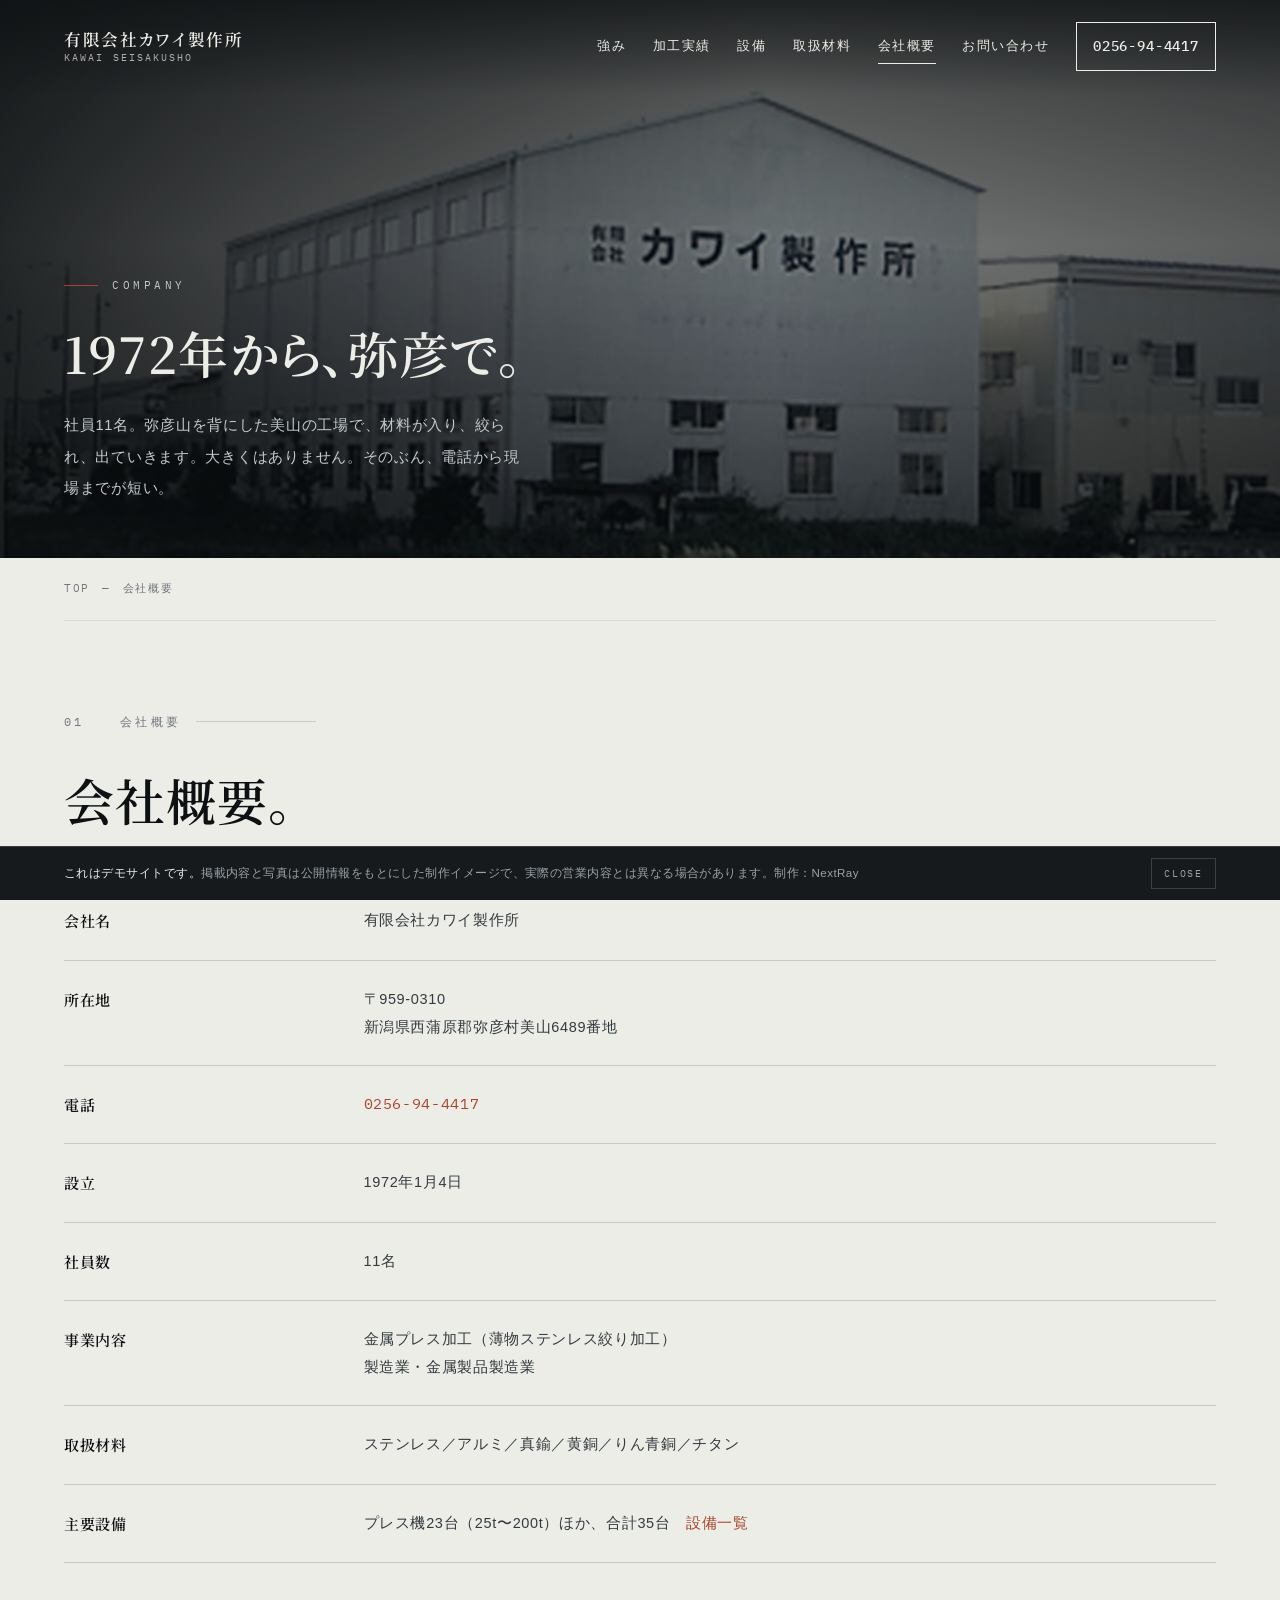
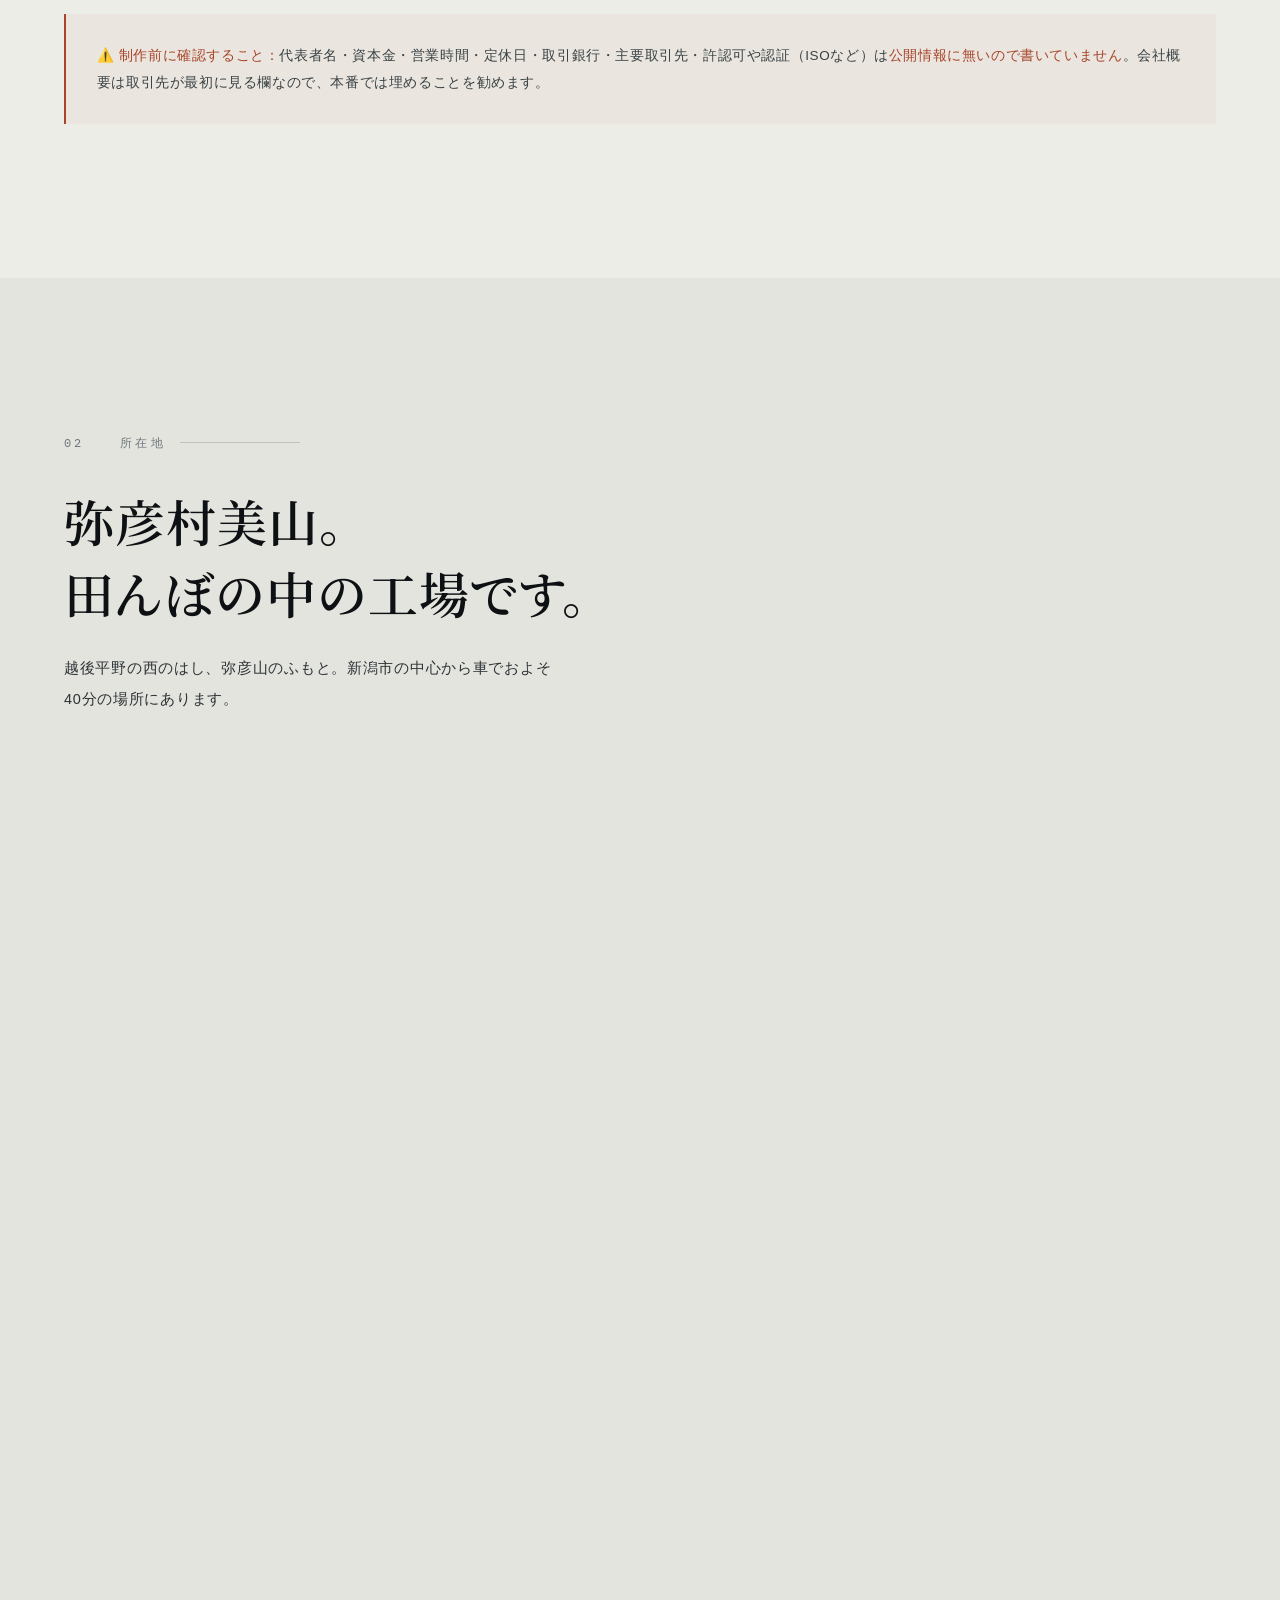
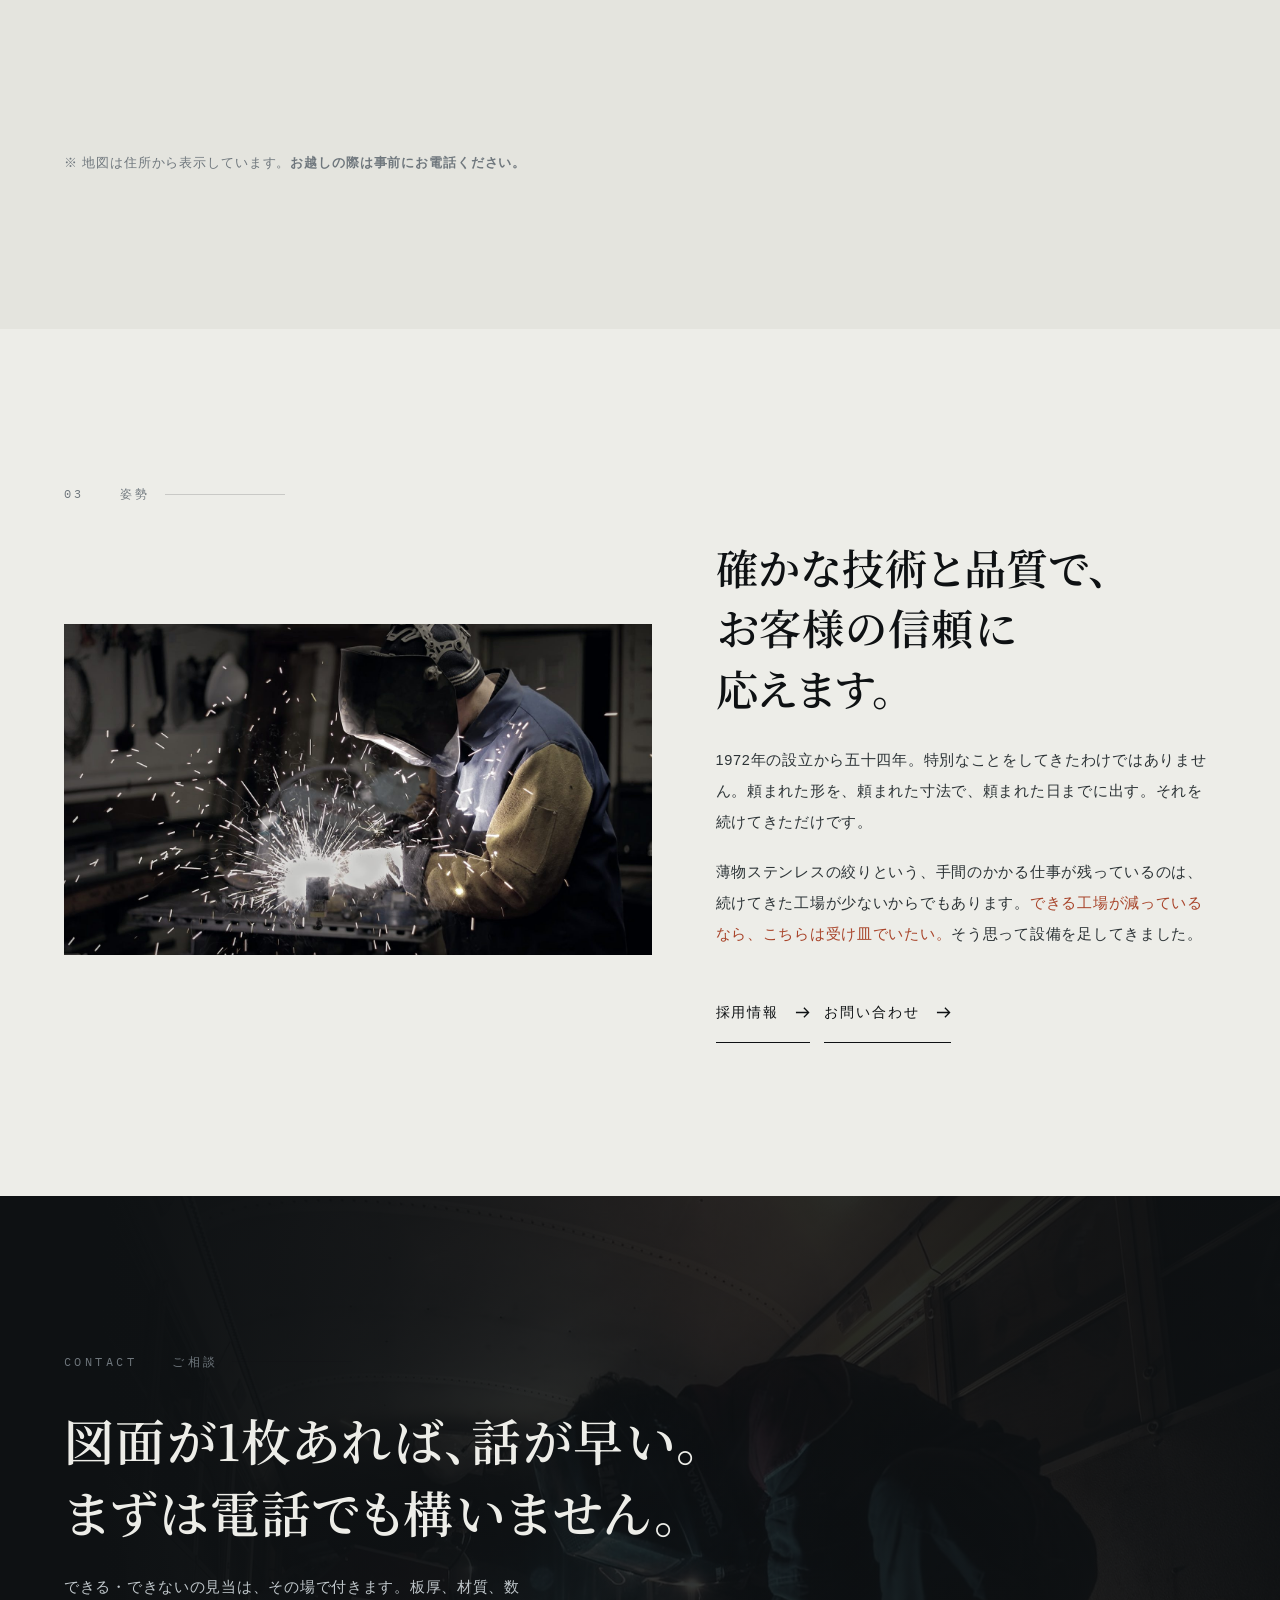
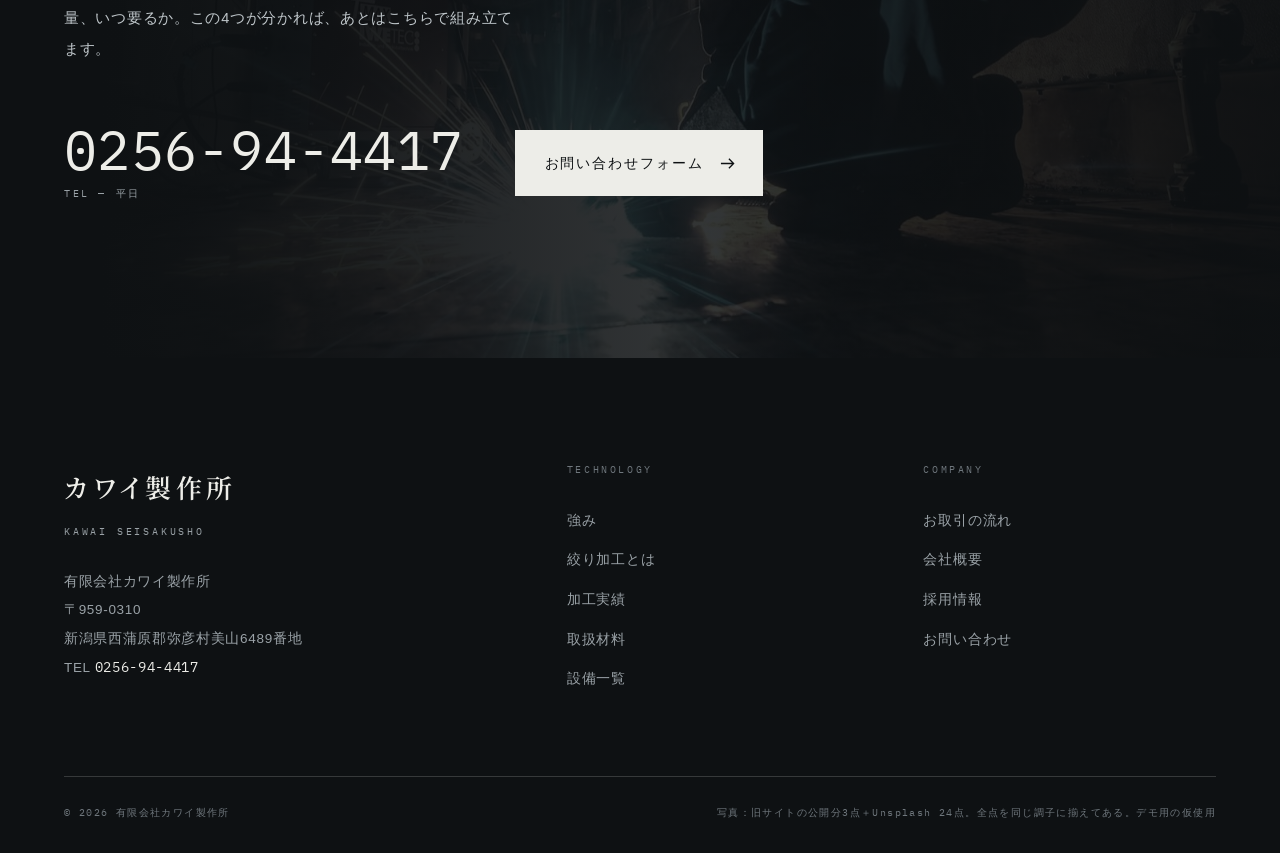
==== commit f7e6c999: "ヘッダーを正式名称にし、人が切れていた3か所を直す - 頭の社名を「カワイ製作所」から「有限会社カワイ製作所」へ。   10文字入るよう .hd-logo b を clamp(15px,1.3vw,1" ====
--- a/company.html
+++ b/company.html
@@ -18,13 +18,13 @@
 <link rel="preconnect" href="https://fonts.googleapis.com">
 <link rel="preconnect" href="https://fonts.gstatic.com" crossorigin>
 <!-- 和文も読む。Google Fonts は文字の範囲ごとに分けて配るので、1ページぶんだけ落ちてくる -->
-<link href="https://fonts.googleapis.com/css2?family=IBM+Plex+Mono:wght@400;500&family=Noto+Serif+JP:wght@600&display=swap" rel="stylesheet">
-<link rel="stylesheet" href="assets/site.css?v=20260903d">
+<link href="https://fonts.googleapis.com/css2?family=IBM+Plex+Mono:wght@600&family=Noto+Serif+JP:wght@600&display=swap" rel="stylesheet">
+<link rel="stylesheet" href="assets/site.css?v=20260905a">
 </head>
 <body>
 <header class="hd" id="hd">
   <a href="index.html" class="hd-logo" aria-label="有限会社カワイ製作所 トップへ">
-    <b>カワイ製作所</b>
+    <b>有限会社カワイ製作所</b>
     <span>KAWAI SEISAKUSHO</span>
   </a>
   <nav class="hd-nav" id="nav" aria-label="メインメニュー">
@@ -35,7 +35,7 @@
 </header>
 <main>
 <section class="ph">
-  <div class="ph-bg"><img src="images/koujou-gaikan.jpg" alt="" fetchpriority="high"></div>
+  <div class="ph-bg"><img src="images/koujou-gaikan.jpg" alt="" fetchpriority="high" width="959" height="717" decoding="async"></div>
   <div class="ph-in">
     <div class="wrap">
       <p class="ph-en">Company</p>
@@ -45,8 +45,8 @@
   </div>
 </section>
 <div class="wrap"><nav class="crumb" aria-label="パンくず"><a href="index.html">TOP</a><span>—</span>会社概要</nav></div>
-<section class="sec"><div class="wrap rel"><span class="side">会社概要</span><p class="sec-no"><span>01</span>&nbsp;&nbsp;会社概要</p><h2 class="t-l rv">会社概要。</h2><table class="tbl rv" style="margin-top:clamp(30px,4vw,46px)"><tbody><tr><th>会社名</th><td>有限会社カワイ製作所</td></tr><tr><th>所在地</th><td>〒959-0310<br>新潟県西蒲原郡弥彦村美山6489番地</td></tr><tr><th>電話</th><td><a href="tel:0256944417" class="mono" style="color:var(--rust)">0256-94-4417</a></td></tr><tr><th>設立</th><td>1972年1月4日</td></tr><tr><th>社員数</th><td>11名</td></tr><tr><th>事業内容</th><td>金属プレス加工（薄物ステンレス絞り加工）<br>製造業・金属製品製造業</td></tr><tr><th>取扱材料</th><td>ステンレス／アルミ／真鍮／黄銅／りん青銅／チタン</td></tr><tr><th>主要設備</th><td>プレス機23台（25t〜200t）ほか、合計35台　<a href="equipment.html" style="color:var(--rust)">設備一覧</a></td></tr></tbody></table><div style="margin-top:clamp(36px,4vw,56px)"><div class="note rv"><b>⚠️ 制作前に確認すること：</b>代表者名・資本金・営業時間・定休日・取引銀行・主要取引先・許認可や認証（ISOなど）は<b>公開情報に無いので書いていません</b>。会社概要は取引先が最初に見る欄なので、本番では埋めることを勧めます。</div></div></div></section><section class="sec sec--paper2"><div class="wrap rel"><span class="side">所在地</span><p class="sec-no"><span>02</span>&nbsp;&nbsp;所在地</p><h2 class="t-l rv">弥彦村美山。<br>田んぼの中の工場です。</h2><p class="t-s rv rv-1" style="margin-top:24px;max-width:34em">越後平野の西のはし、弥彦山のふもと。新潟市の中心から車でおよそ40分の場所にあります。</p><div class="bleed-r" style="display:grid;grid-template-columns:1fr 1fr;gap:clamp(8px,1vw,14px);margin-top:clamp(34px,4vw,52px)"><div class="pic pic--43 rvm"><img src="images/koujou-gaikan.jpg" alt="工場の外観" loading="lazy"><cite>YAHIKO, NIIGATA</cite></div><div class="pic pic--43 rvm"><img src="images/field-01.jpg" alt="弥彦周辺の田園" loading="lazy"></div></div><div class="rv" style="margin-top:clamp(10px,1vw,14px);aspect-ratio:16/7;background:var(--paper-2)"><iframe src="https://www.google.com/maps?q=%E6%96%B0%E6%BD%9F%E7%9C%8C%E8%A5%BF%E8%92%B2%E5%8E%9F%E9%83%A1%E5%BC%A5%E5%BD%A6%E6%9D%91%E7%BE%8E%E5%B1%B16489&output=embed" width="100%" height="100%" style="border:0;display:block;filter:grayscale(.88) contrast(1.04)" loading="lazy" title="有限会社カワイ製作所の所在地" referrerpolicy="no-referrer-when-downgrade"></iframe></div><p class="t-xs rv" style="margin-top:16px">※ 地図は住所から表示しています。<b>お越しの際は事前にお電話ください。</b></p></div></section><section class="sec"><div class="wrap rel"><span class="side">姿勢</span><p class="sec-no"><span>03</span>&nbsp;&nbsp;姿勢</p><div class="two two--r">
-  <div class="pic pic--43 rv"><img src="images/worker-01.jpg" alt="作業の様子" loading="lazy"></div>
+<section class="sec"><div class="wrap rel"><span class="side">会社概要</span><p class="sec-no"><span>01</span>&nbsp;&nbsp;会社概要</p><h2 class="t-l rv">会社概要。</h2><table class="tbl rv" style="margin-top:clamp(30px,4vw,46px)"><tbody><tr><th>会社名</th><td>有限会社カワイ製作所</td></tr><tr><th>所在地</th><td>〒959-0310<br>新潟県西蒲原郡弥彦村美山6489番地</td></tr><tr><th>電話</th><td><a href="tel:0256944417" class="mono" style="color:var(--rust)">0256-94-4417</a></td></tr><tr><th>設立</th><td>1972年1月4日</td></tr><tr><th>社員数</th><td>11名</td></tr><tr><th>事業内容</th><td>金属プレス加工（薄物ステンレス絞り加工）<br>製造業・金属製品製造業</td></tr><tr><th>取扱材料</th><td>ステンレス／アルミ／真鍮／黄銅／りん青銅／チタン</td></tr><tr><th>主要設備</th><td>プレス機23台（25t〜200t）ほか、合計35台　<a href="equipment.html" style="color:var(--rust)">設備一覧</a></td></tr></tbody></table><div style="margin-top:clamp(36px,4vw,56px)"><div class="note rv"><b>⚠️ 制作前に確認すること：</b>代表者名・資本金・営業時間・定休日・取引銀行・主要取引先・許認可や認証（ISOなど）は<b>公開情報に無いので書いていません</b>。会社概要は取引先が最初に見る欄なので、本番では埋めることを勧めます。</div></div></div></section><section class="sec sec--paper2"><div class="wrap rel"><span class="side">所在地</span><p class="sec-no"><span>02</span>&nbsp;&nbsp;所在地</p><h2 class="t-l rv">弥彦村美山。<br>田んぼの中の工場です。</h2><p class="t-s rv rv-1" style="margin-top:24px;max-width:34em">越後平野の西のはし、弥彦山のふもと。新潟市の中心から車でおよそ40分の場所にあります。</p><div class="bleed-r" style="display:grid;grid-template-columns:1fr 1fr;gap:clamp(8px,1vw,14px);margin-top:clamp(34px,4vw,52px)"><div class="pic pic--43 rvm"><img src="images/koujou-gaikan.jpg" alt="工場の外観" loading="lazy" width="959" height="717" decoding="async"><cite>YAHIKO, NIIGATA</cite></div><div class="pic pic--43 rvm"><img src="images/field-01.jpg" alt="弥彦周辺の田園" loading="lazy" width="1500" height="1001" decoding="async"></div></div><div class="rv" style="margin-top:clamp(10px,1vw,14px);aspect-ratio:16/7;background:var(--paper-2)"><iframe src="https://www.google.com/maps?q=%E6%96%B0%E6%BD%9F%E7%9C%8C%E8%A5%BF%E8%92%B2%E5%8E%9F%E9%83%A1%E5%BC%A5%E5%BD%A6%E6%9D%91%E7%BE%8E%E5%B1%B16489&output=embed" width="100%" height="100%" style="border:0;display:block;filter:grayscale(.88) contrast(1.04)" loading="lazy" title="有限会社カワイ製作所の所在地" referrerpolicy="no-referrer-when-downgrade"></iframe></div><p class="t-xs rv" style="margin-top:16px">※ 地図は住所から表示しています。<b>お越しの際は事前にお電話ください。</b></p></div></section><section class="sec"><div class="wrap rel"><span class="side">姿勢</span><p class="sec-no"><span>03</span>&nbsp;&nbsp;姿勢</p><div class="two two--r">
+  <div class="pic pic--169 rv"><img src="images/worker-01.jpg" alt="作業の様子" loading="lazy" width="1600" height="898" decoding="async"></div>
   <div>
     <h2 class="t-l rv">確かな技術と品質で、<br>お客様の信頼に<br>応えます。</h2>
     <p class="t-s rv rv-1" style="margin-top:26px">1972年の設立から五十四年。特別なことをしてきたわけではありません。頼まれた形を、頼まれた寸法で、頼まれた日までに出す。それを続けてきただけです。</p>
@@ -54,7 +54,7 @@
     <div class="rv rv-2" style="display:flex;flex-wrap:wrap;gap:14px;margin-top:32px"><a class="btn " href="recruit.html">採用情報 <svg viewBox="0 0 16 16" fill="none" stroke="currentColor" stroke-width="1.4" aria-hidden="true"><path d="M1 8h13M9.5 3l5 5-5 5"/></svg></a> <a class="btn " href="contact.html">お問い合わせ <svg viewBox="0 0 16 16" fill="none" stroke="currentColor" stroke-width="1.4" aria-hidden="true"><path d="M1 8h13M9.5 3l5 5-5 5"/></svg></a></div>
   </div>
 </div></div></section><section class="call">
-  <div class="call-bg"><img src="images/sparks-03.jpg" alt="" loading="lazy"></div>
+  <div class="call-bg"><img src="images/sparks-03.jpg" alt="" loading="lazy" width="1600" height="1066" decoding="async"></div>
   <div class="call-in wrap">
     <p class="sec-no"><span>CONTACT</span>&nbsp;&nbsp;ご相談</p>
     <h2 class="t-l rv">図面が1枚あれば、話が早い。<br>まずは電話でも構いません。</h2>
@@ -94,6 +94,6 @@
 </script>
 <!-- ▲ -->
 
-<script src="assets/site.js?v=20260903d"></script>
+<script src="assets/site.js?v=20260905a"></script>
 </body>
 </html>
--- a/assets/site.css
+++ b/assets/site.css
@@ -77,6 +77,7 @@
   letter-spacing:.02em;
   font-feature-settings:"palt" 1;
   word-break:auto-phrase;          /* 文節で折る。対応してない端末は下の normal */
+  text-wrap:balance;               /* 2行以上のとき、行の長さを揃える */
   line-break:strict;
 }
 .t-hero{font-size:clamp(37px,6.25vw,92px);line-height:1.3;letter-spacing:.005em}
@@ -88,7 +89,7 @@
 .t-xs{font-size:12.5px;line-height:1.95;color:var(--steel);letter-spacing:.07em}
 .mono{font-family:var(--mono);font-feature-settings:normal}
 
-b,strong{font-weight:700}
+b,strong{font-weight:600}
 .rust{color:var(--rust);font-weight:500}
 /* 面で塗らず、下に細い線を1本だけ引く */
 .mk{position:relative;white-space:nowrap}
@@ -216,7 +217,7 @@
   transition:background .45s,color .45s,padding .45s,box-shadow .45s;
 }
 .hd::before{
-  content:"";position:absolute;inset:0;z-index:-1;
+  content:"";position:absolute;inset:0;z-index:-1;pointer-events:none;
   background:linear-gradient(180deg,rgba(14,17,19,.62),rgba(14,17,19,0));
   transition:opacity .45s;
 }
@@ -225,8 +226,8 @@
 .hd.up{transform:translateY(-110%);transition:transform .45s}
 
 .hd-logo{display:flex;flex-direction:column;gap:3px;line-height:1.25}
-.hd-logo b{font-family:var(--jp-serif);font-weight:600;font-size:19px;letter-spacing:.16em}
-.hd-logo span{font-family:var(--mono);font-size:9.5px;letter-spacing:.28em;opacity:.7}
+.hd-logo b{font-family:var(--jp-serif);font-weight:600;font-size:clamp(15px,1.3vw,19px);letter-spacing:.1em;white-space:nowrap}
+.hd-logo span{font-family:var(--mono);font-size:9.5px;letter-spacing:.22em;opacity:.7;white-space:nowrap}
 
 .hd-nav{display:flex;align-items:center;gap:clamp(18px,2.1vw,34px)}
 .hd-nav a{font-size:13px;font-weight:500;letter-spacing:.11em;position:relative;padding-block:4px}
@@ -310,7 +311,7 @@
 
 /* --------------------------------------------------------------- 下層の頭 */
 .ph{position:relative;min-height:clamp(400px,62vh,620px);display:flex;align-items:flex-end;background:var(--ink);color:var(--paper);overflow:hidden}
-.ph-bg{position:absolute;inset:-5% 0}
+.ph-bg{position:absolute;inset:0 0 -10% 0}
 .ph-bg img{width:100%;height:100%;object-fit:cover;will-change:transform}
 .ph-bg::after{content:"";position:absolute;inset:0;
   background:linear-gradient(90deg,rgba(10,13,15,.88),rgba(10,13,15,.46) 60%,rgba(10,13,15,.62)),
@@ -455,7 +456,7 @@
 .call{position:relative;background:var(--ink);color:var(--paper);overflow:hidden;
   padding-block:clamp(90px,12vw,170px)}
 .call-bg{position:absolute;inset:0}
-.call-bg img{width:100%;height:100%;object-fit:cover;opacity:.34}
+.call-bg img{width:100%;height:100%;object-fit:cover;object-position:50% 12%;opacity:.34}
 .call-bg::after{content:"";position:absolute;inset:0;
   background:linear-gradient(90deg,var(--ink) 8%,rgba(14,17,19,.55) 55%,rgba(14,17,19,.85))}
 .call-in{position:relative}
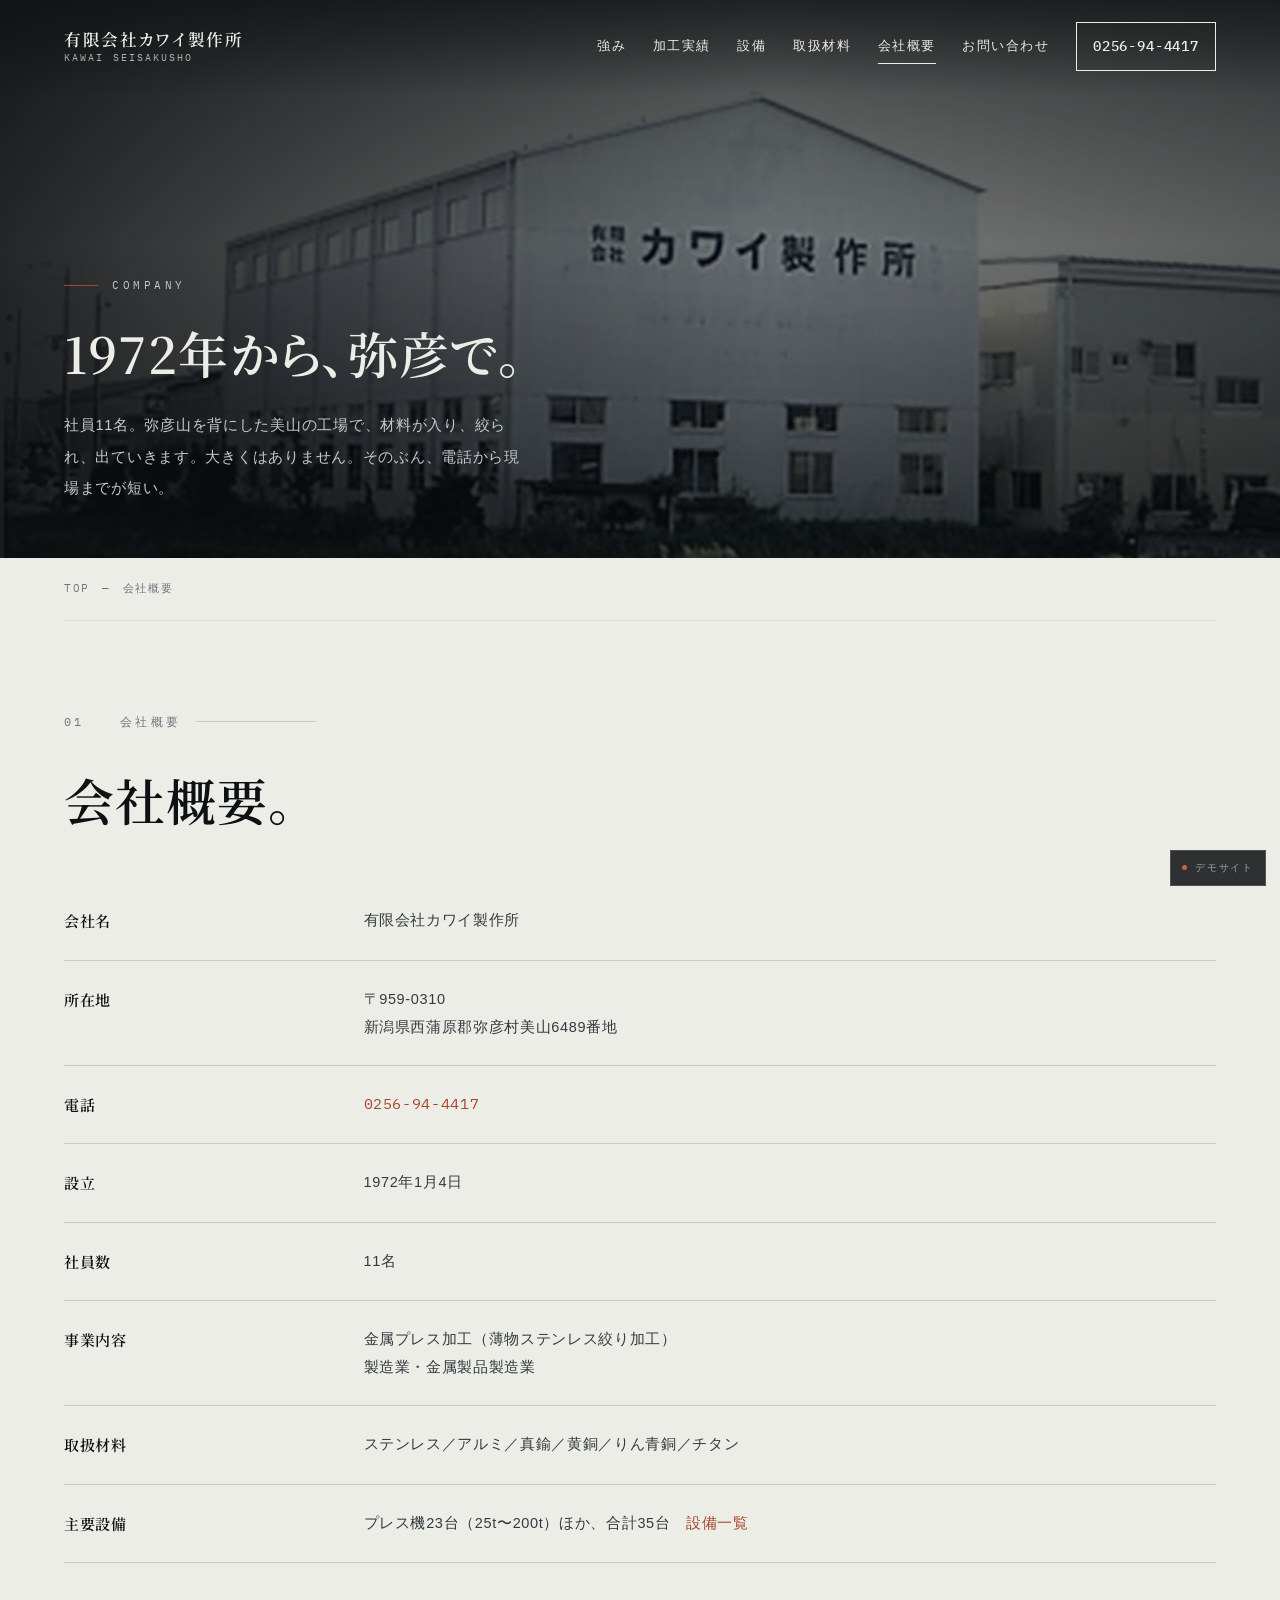
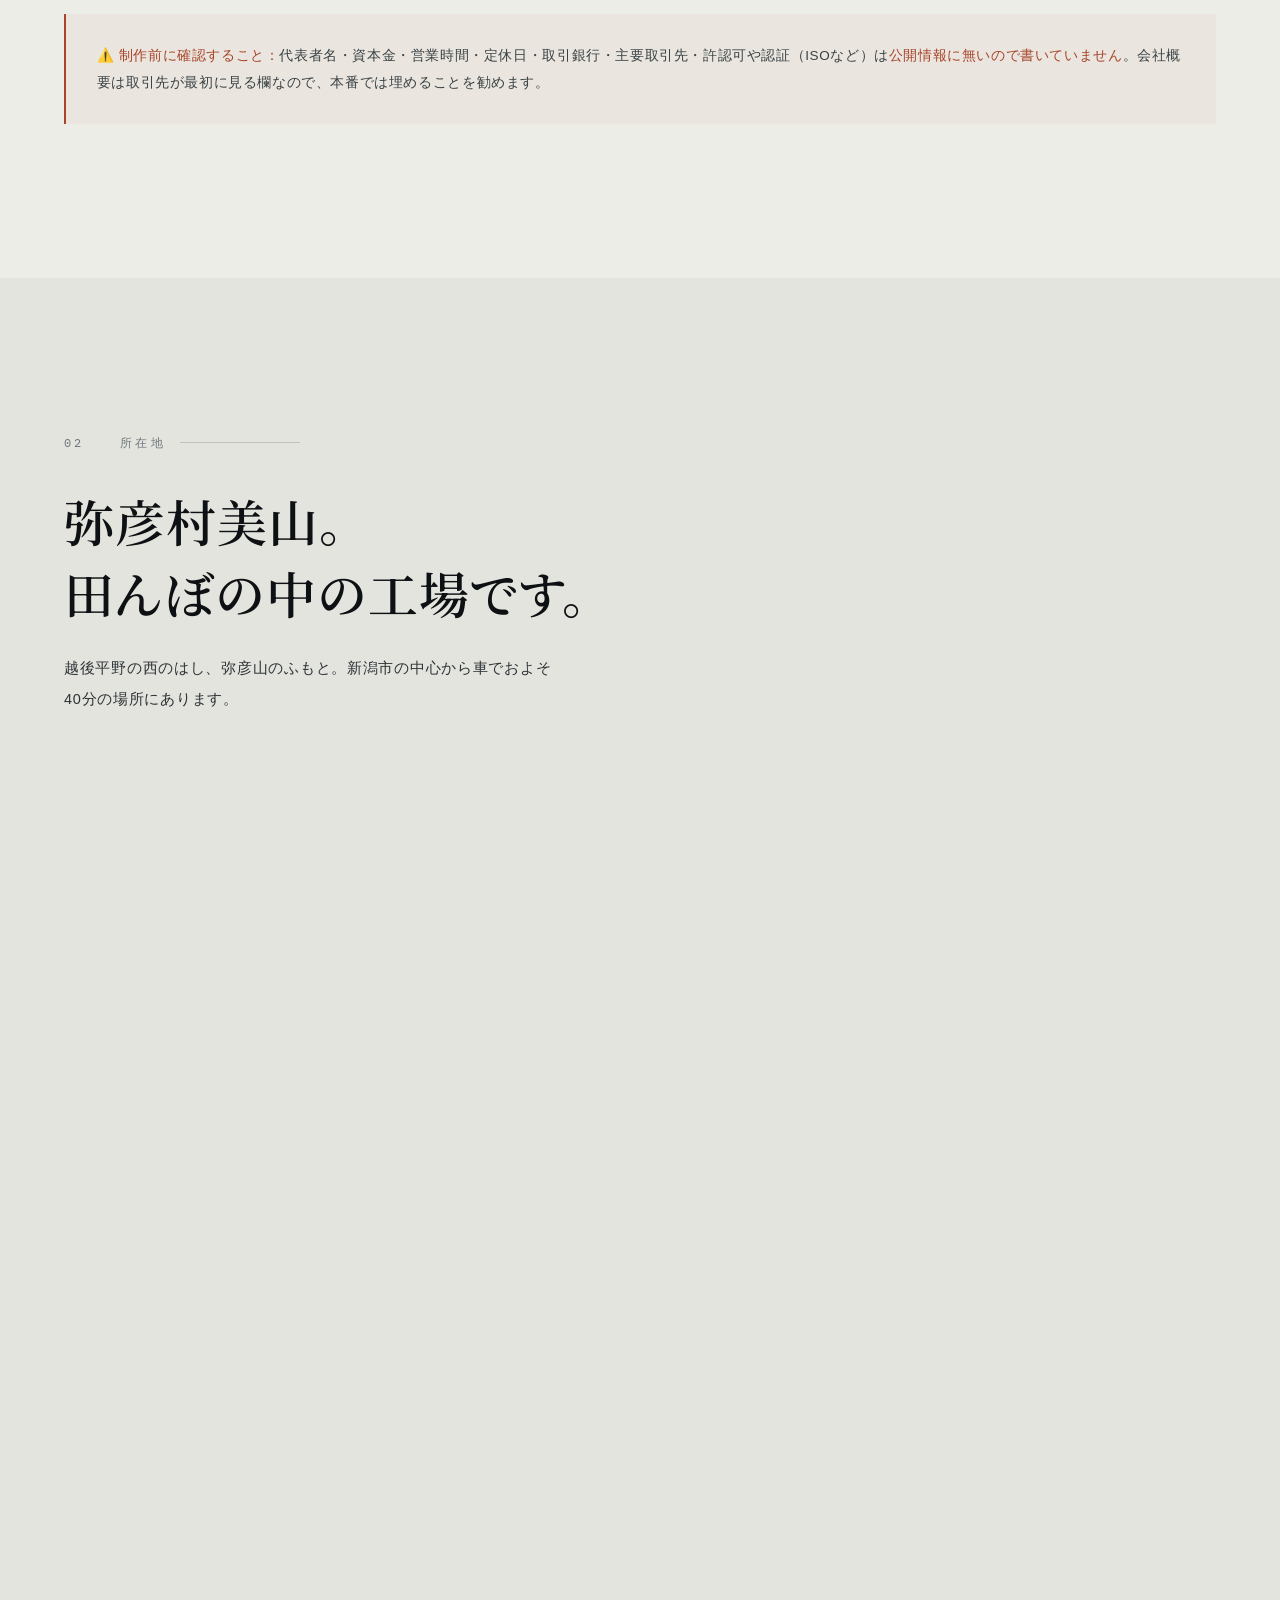
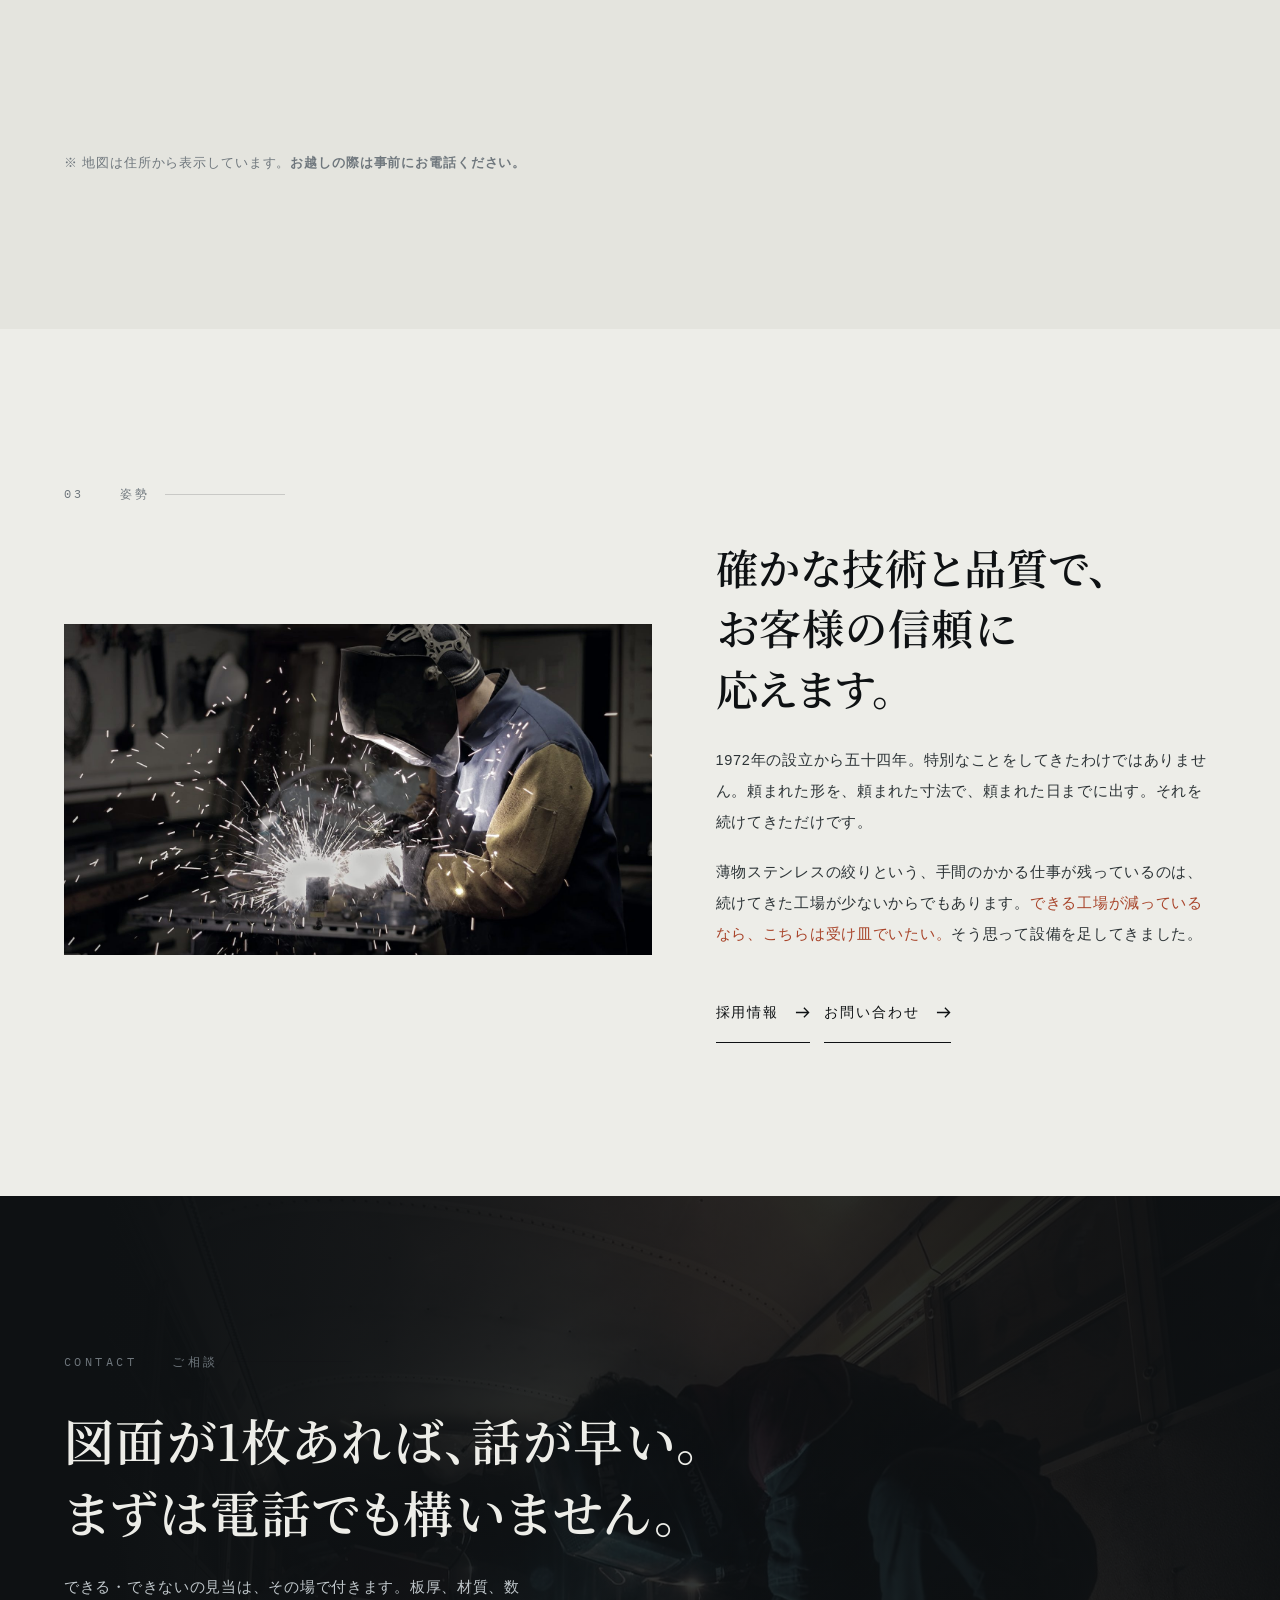
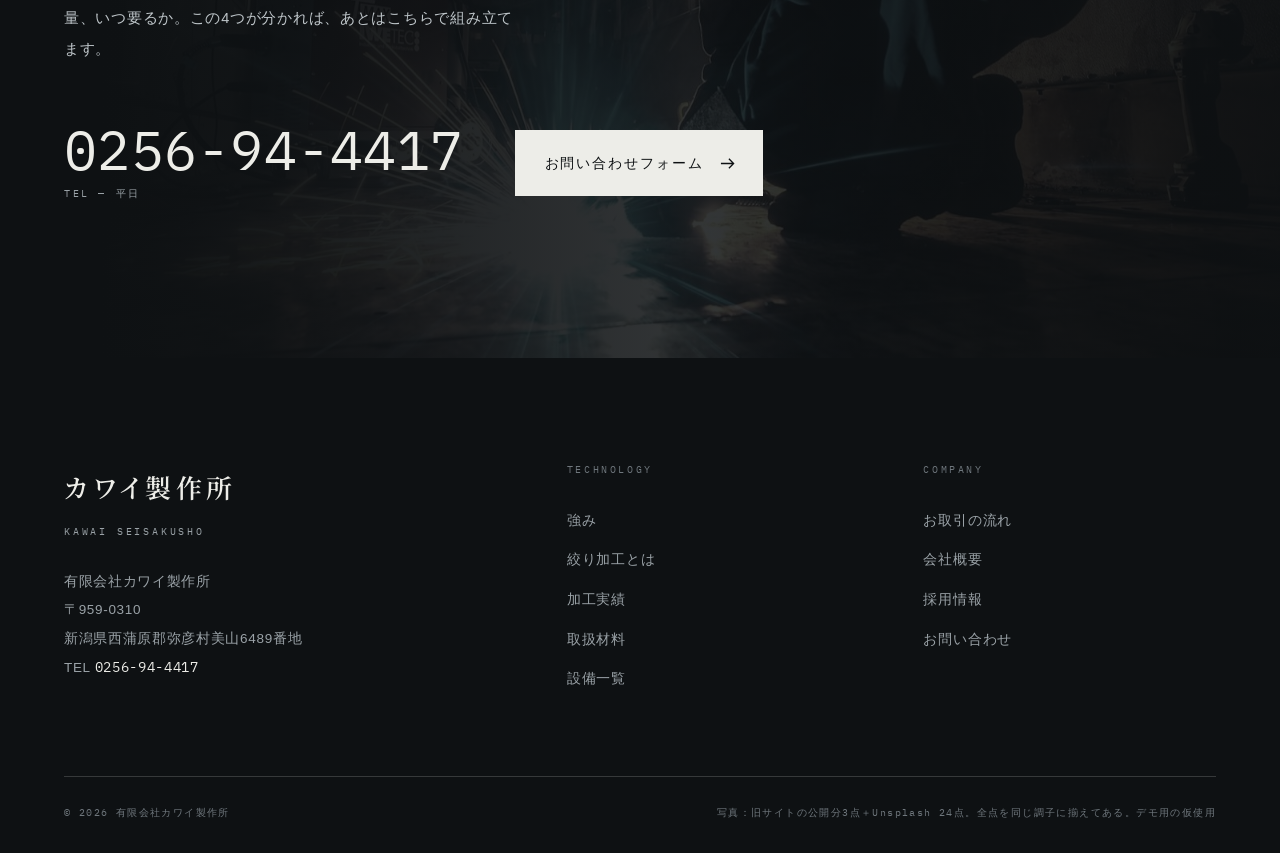
==== commit 4ce29d14: "動く背景と絞りの断面図を足し、デモの断りを小さな札にした ・墨の面に方眼を敷いた。カーソルの周りだけ点が起きる（hp-seisaku の型5） ・@view-transition。10枚が1枚のように" ====
--- a/company.html
+++ b/company.html
@@ -19,7 +19,7 @@
 <link rel="preconnect" href="https://fonts.gstatic.com" crossorigin>
 <!-- 和文も読む。Google Fonts は文字の範囲ごとに分けて配るので、1ページぶんだけ落ちてくる -->
 <link href="https://fonts.googleapis.com/css2?family=IBM+Plex+Mono:wght@600&family=Noto+Serif+JP:wght@600&display=swap" rel="stylesheet">
-<link rel="stylesheet" href="assets/site.css?v=20260905a">
+<link rel="stylesheet" href="assets/site.css?v=20260906a">
 </head>
 <body>
 <header class="hd" id="hd">
@@ -84,16 +84,14 @@
 </footer>
 
 <!-- ▼ デモサイトのときだけ。本番では common.py の DEMO を False にする -->
-<div class="demo-bar" id="demobar">
-  <span><b>これはデモサイトです。</b>掲載内容と写真は公開情報をもとにした制作イメージで、実際の営業内容とは異なる場合があります。制作：NextRay</span>
-  <button id="demoClose" type="button">CLOSE</button>
+<button class="demo-tag" type="button" popovertarget="demoNote" title="これはデモサイトです。掲載内容と写真は公開情報をもとにした制作イメージで、実際の営業内容とは異なる場合があります。制作：NextRay">デモサイト</button>
+<div class="demo-note" id="demoNote" popover>
+  <p><b>これはデモサイトです。</b>掲載内容と写真は公開情報をもとにした制作イメージで、実際の営業内容とは異なる場合があります。</p>
+  <p class="demo-by">制作：NextRay</p>
+  <button type="button" popovertarget="demoNote" popovertargetaction="hide">閉じる</button>
 </div>
-<script>
-(function(){var b=document.getElementById('demobar'),c=document.getElementById('demoClose');
-if(c){c.addEventListener('click',function(){b.hidden=true});}})();
-</script>
 <!-- ▲ -->
 
-<script src="assets/site.js?v=20260905a"></script>
+<script src="assets/site.js?v=20260906a"></script>
 </body>
 </html>
--- a/assets/site.css
+++ b/assets/site.css
@@ -47,6 +47,16 @@
 html{-webkit-text-size-adjust:100%;scroll-behavior:smooth}
 @media (prefers-reduced-motion:reduce){html{scroll-behavior:auto}}
 
+/* --------------------------------------------------- ページの繋がり
+   10枚が1枚に見える。対応していない端末はただの遷移になるだけで、壊れない。
+   ⚠️ file:// では効かない。サーバー越しに見る */
+@view-transition{navigation:auto}
+::view-transition-old(root){animation:.2s ease both vtOut}
+::view-transition-new(root){animation:.34s cubic-bezier(.2,.7,.3,1) both vtIn}
+@keyframes vtOut{to{opacity:0}}
+@keyframes vtIn{from{opacity:0;transform:translateY(12px)}}
+@media (prefers-reduced-motion:reduce){@view-transition{navigation:none}}
+
 body{
   margin:0;
   background:var(--paper);
@@ -102,10 +112,24 @@
 .rel{position:relative}
 .sec{padding-block:var(--sec-y)}
 .sec--tight{padding-block:clamp(56px,8vw,120px)}
-.sec--ink{background:var(--ink);color:var(--paper)}
+.sec--ink{background:var(--ink);color:var(--paper);position:relative;isolation:isolate}
 .sec--ink .t-s{color:#B9C0C4}
 .sec--ink .t-xs{color:var(--steel-2)}
 .sec--paper2{background:var(--paper-2)}
+
+/* 方眼。図面の紙を敷く。墨の面にだけ出し、写真の上には出さない。
+   カーソルの周りだけ点が起きる。⚠️ pointer-events:none を外すとリンクが押せなくなる */
+.sec--ink::before{
+  content:"";position:absolute;inset:0;z-index:-1;pointer-events:none;
+  background-image:radial-gradient(rgba(237,237,232,.8) 1.15px,transparent 1.15px);
+  background-size:30px 30px;
+  -webkit-mask-image:radial-gradient(330px at var(--mx,50%) var(--my,42%),#000 0%,transparent 76%);
+  mask-image:radial-gradient(330px at var(--mx,50%) var(--my,42%),#000 0%,transparent 76%);
+}
+/* カーソルの無い端末では、薄く全面に敷いて止める */
+@media (hover:none){
+  .sec--ink::before{-webkit-mask-image:none;mask-image:none;opacity:.11}
+}
 
 /* 画面の端まで断ち切る */
 .bleed-r{margin-right:calc(-1 * var(--edge))}
@@ -443,6 +467,45 @@
   .tbl td+td{padding-left:0;padding-top:0}
 }
 
+/* 発注側の言い分。囲わない。弁柄の縦線1本で束ねる */
+.voice{margin:26px 0 22px;padding-left:clamp(16px,1.6vw,24px);
+  border-left:2px solid var(--rust);display:grid;gap:13px;max-width:30em}
+.voice li{font-family:var(--jp-serif);font-weight:600;letter-spacing:.02em;
+  font-size:clamp(15.5px,1.3vw,19px);line-height:1.78;word-break:auto-phrase}
+.sec--ink .voice{border-left-color:var(--rust-lt)}
+
+/* --------------------------------------------------------------- 図
+   写真では絞りの仕組みが写らない。型と板の断面は図で見せる。
+   墨＝型、弁柄＝板。サイト全体の色の決まりをそのまま持ち込んである */
+.dgm{margin:0}
+.dgm svg{width:100%;height:auto;display:block;overflow:visible}
+.dg-t{fill:var(--ink-3)}
+.dg-s{fill:none;stroke:var(--rust);stroke-width:5;stroke-linecap:round;stroke-linejoin:round}
+.dg-a{fill:none;stroke:var(--steel);stroke-width:1.4;stroke-dasharray:5 6;
+  animation:dgflow 1.9s linear infinite}
+.dg-h{fill:none;stroke:var(--steel);stroke-width:1.4;stroke-linecap:round;stroke-linejoin:round}
+.dg-g{fill:none;stroke:var(--line);stroke-width:1;stroke-dasharray:3 4}
+.dg-x{fill:none;stroke:var(--steel-2);stroke-width:1.4;stroke-linecap:round}
+.dg-l text{font-family:var(--mono);font-size:11px;fill:var(--steel);letter-spacing:.1em}
+@keyframes dgflow{to{stroke-dashoffset:-22}}
+.dgm figcaption{margin-top:14px;font-size:12.5px;line-height:1.9;color:var(--steel);
+  letter-spacing:.06em;border-top:1px solid var(--line);padding-top:12px}
+.sec--ink .dg-t{fill:var(--ink-3)}
+.sec--ink .dg-s{stroke:var(--rust-lt)}
+.sec--ink .dgm figcaption{border-top-color:var(--line-i);color:var(--steel-2)}
+
+/* 工程割り。断面が1つずつ深くなる */
+.stps{display:grid;grid-template-columns:repeat(4,1fr);gap:clamp(9px,1.2vw,18px)}
+.stp{margin:0}
+.stp svg{width:100%;height:auto;display:block;background:var(--paper-3);
+  border:1px solid var(--line-2)}
+.stp figcaption{margin-top:12px;font-size:12.5px;line-height:1.7;letter-spacing:.05em}
+.stp figcaption span{display:block;font-family:var(--mono);font-size:10px;color:var(--rust);
+  letter-spacing:.2em;margin-bottom:5px}
+@media (max-width:639px){
+  .stps{grid-template-columns:1fr 1fr;gap:16px}
+}
+
 /* --------------------------------------------------------------- 注記 */
 .note{
   border-left:2px solid var(--rust);padding:clamp(20px,2.2vw,28px) clamp(20px,2.4vw,32px);
@@ -512,18 +575,40 @@
   border-top:1px solid var(--line-i);padding-block:26px 30px;
   font-family:var(--mono);font-size:10px;letter-spacing:.14em;color:var(--steel)}
 
-/* --------------------------------------------------------------- デモの断り */
-.demo-bar{
-  position:fixed;left:0;right:0;bottom:0;z-index:80;
-  display:flex;align-items:center;justify-content:space-between;gap:18px;
-  padding:11px var(--gut);background:var(--ink-2);color:var(--steel-2);
-  border-top:1px solid var(--line-i);font-size:11.5px;line-height:1.7;letter-spacing:.04em;
-}
-.demo-bar b{color:var(--paper);font-weight:500}
-.demo-bar button{font-family:var(--mono);font-size:10px;letter-spacing:.18em;color:var(--steel-2);
-  border:1px solid var(--line-i);padding:6px 12px;white-space:nowrap;transition:color .3s,border-color .3s}
-.demo-bar button:hover{color:var(--paper);border-color:var(--paper)}
-@media (max-width:639px){.demo-bar{font-size:10.5px;padding:9px 16px}}
+/* --------------------------------------------------------------- デモの断り
+   ⚠️ 2026-09-06、代表の指示で全幅の帯をやめ、右下の小さな札にした。
+      断りの中身は消していない。札を押すと全文が開く（popover、JS 0行） */
+.demo-tag{
+  position:fixed;right:14px;bottom:14px;z-index:80;
+  display:inline-flex;align-items:center;gap:8px;
+  font-family:var(--mono);font-size:10px;letter-spacing:.18em;
+  color:var(--steel-2);background:rgba(14,17,19,.86);
+  border:1px solid var(--line-i);padding:7px 11px;
+  -webkit-backdrop-filter:blur(4px);backdrop-filter:blur(4px);
+  transition:color .3s,border-color .3s;
+}
+.demo-tag::before{content:"";width:5px;height:5px;border-radius:50%;background:var(--rust-lt)}
+.demo-tag:hover{color:var(--paper);border-color:var(--steel)}
+
+.demo-note{
+  border:1px solid var(--line-i);padding:clamp(22px,3vw,32px);
+  background:var(--ink-2);color:var(--steel-2);
+  max-width:min(430px,calc(100vw - 32px));
+  font-size:13px;line-height:1.95;letter-spacing:.03em;
+  opacity:1;transform:none;
+  transition:opacity .3s,transform .3s,overlay .3s allow-discrete,display .3s allow-discrete;
+}
+@starting-style{.demo-note:popover-open{opacity:0;transform:translateY(10px)}}
+.demo-note:not(:popover-open){opacity:0;transform:translateY(10px)}
+.demo-note b{color:var(--paper);font-weight:500}
+.demo-note .demo-by{font-family:var(--mono);font-size:10.5px;letter-spacing:.18em;
+  color:var(--steel);margin-top:14px}
+.demo-note button{margin-top:20px;font-family:var(--mono);font-size:10px;letter-spacing:.18em;
+  color:var(--steel-2);border:1px solid var(--line-i);padding:7px 14px;
+  transition:color .3s,border-color .3s}
+.demo-note button:hover{color:var(--paper);border-color:var(--paper)}
+.demo-note::backdrop{background:rgba(10,13,15,.66)}
+@media (prefers-reduced-motion:reduce){.demo-note{transition:none}}
 
 /* --------------------------------------------------------------- 出方 */
 .rv{opacity:0;transform:translateY(22px);
@@ -539,4 +624,7 @@
   .cue i::after{animation:none}
   .marq-t{animation:none!important}
   .hero-bg img,.ph-bg img{transform:none!important}
-}
+  /* 方眼は追わせない。薄く敷いたまま止める */
+  .sec--ink::before{-webkit-mask-image:none!important;mask-image:none!important;opacity:.11;transition:none}
+  .dg-a{animation:none!important}
+}
